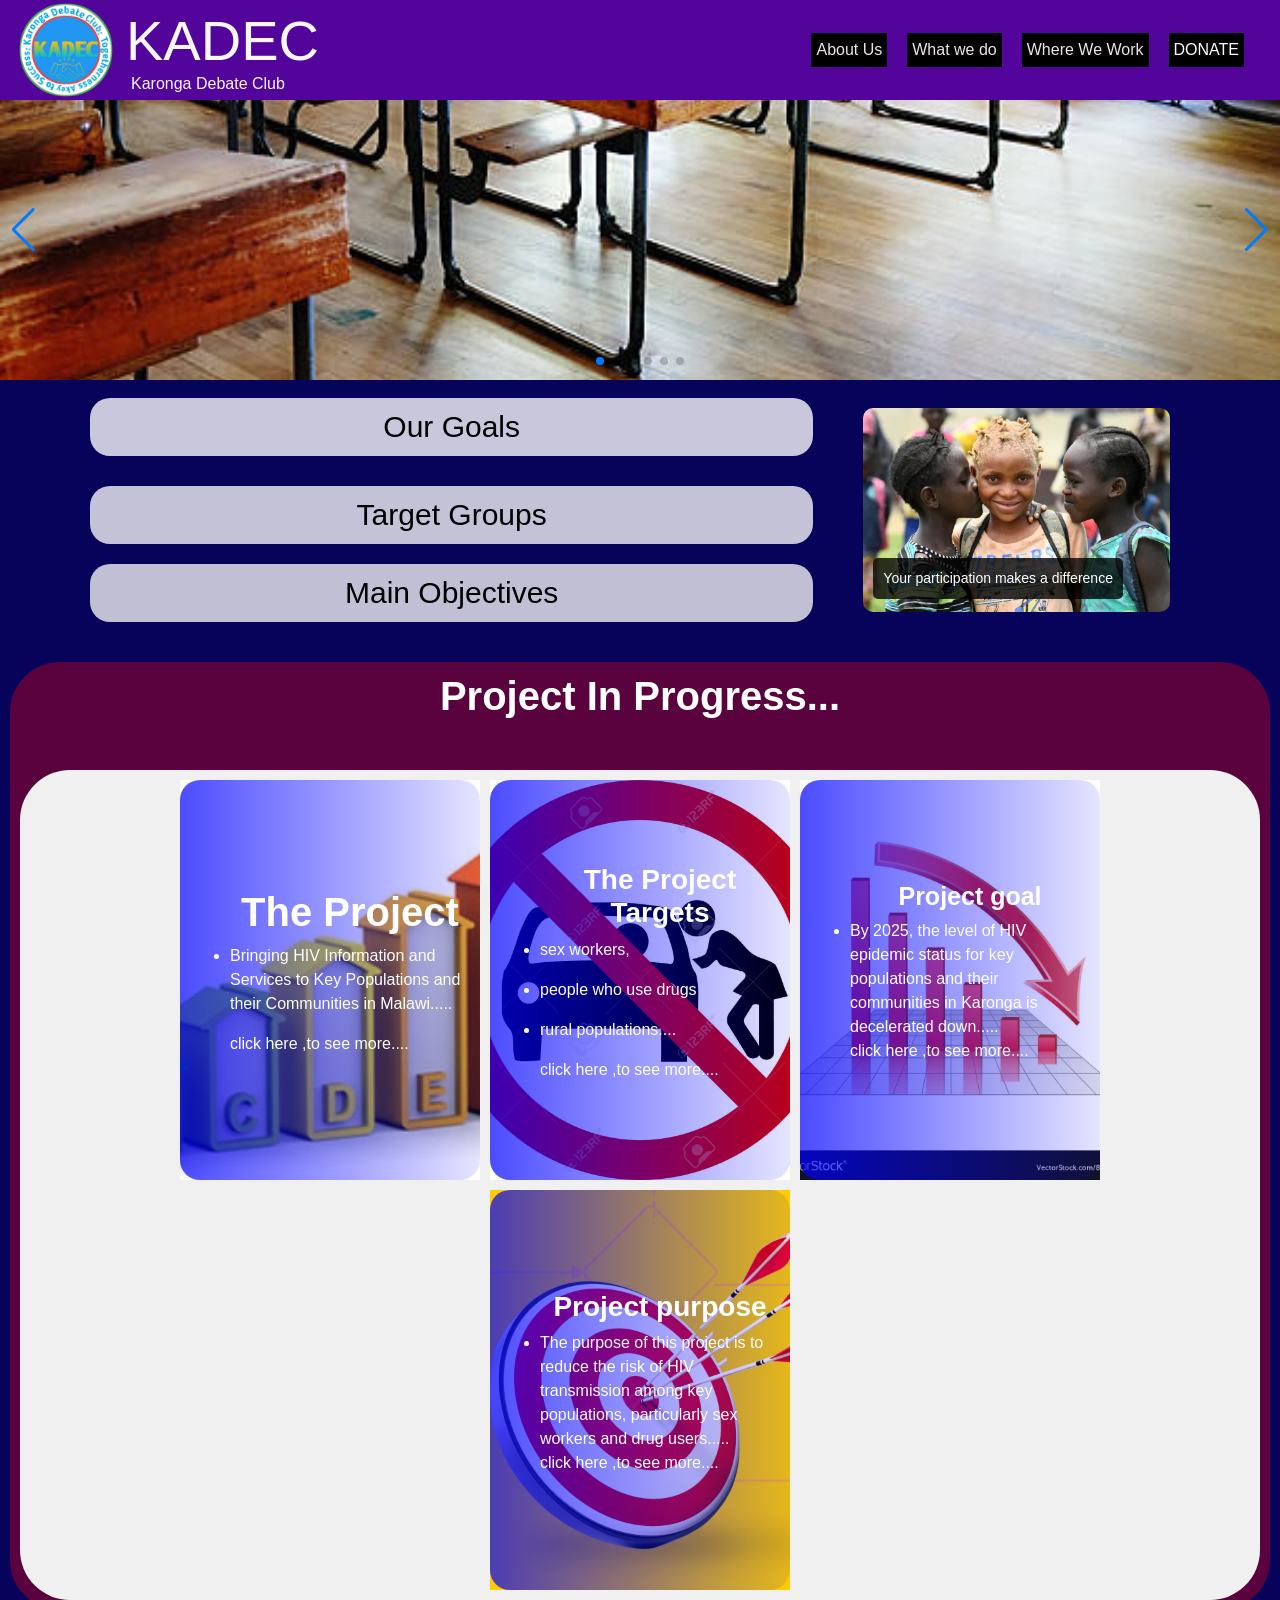
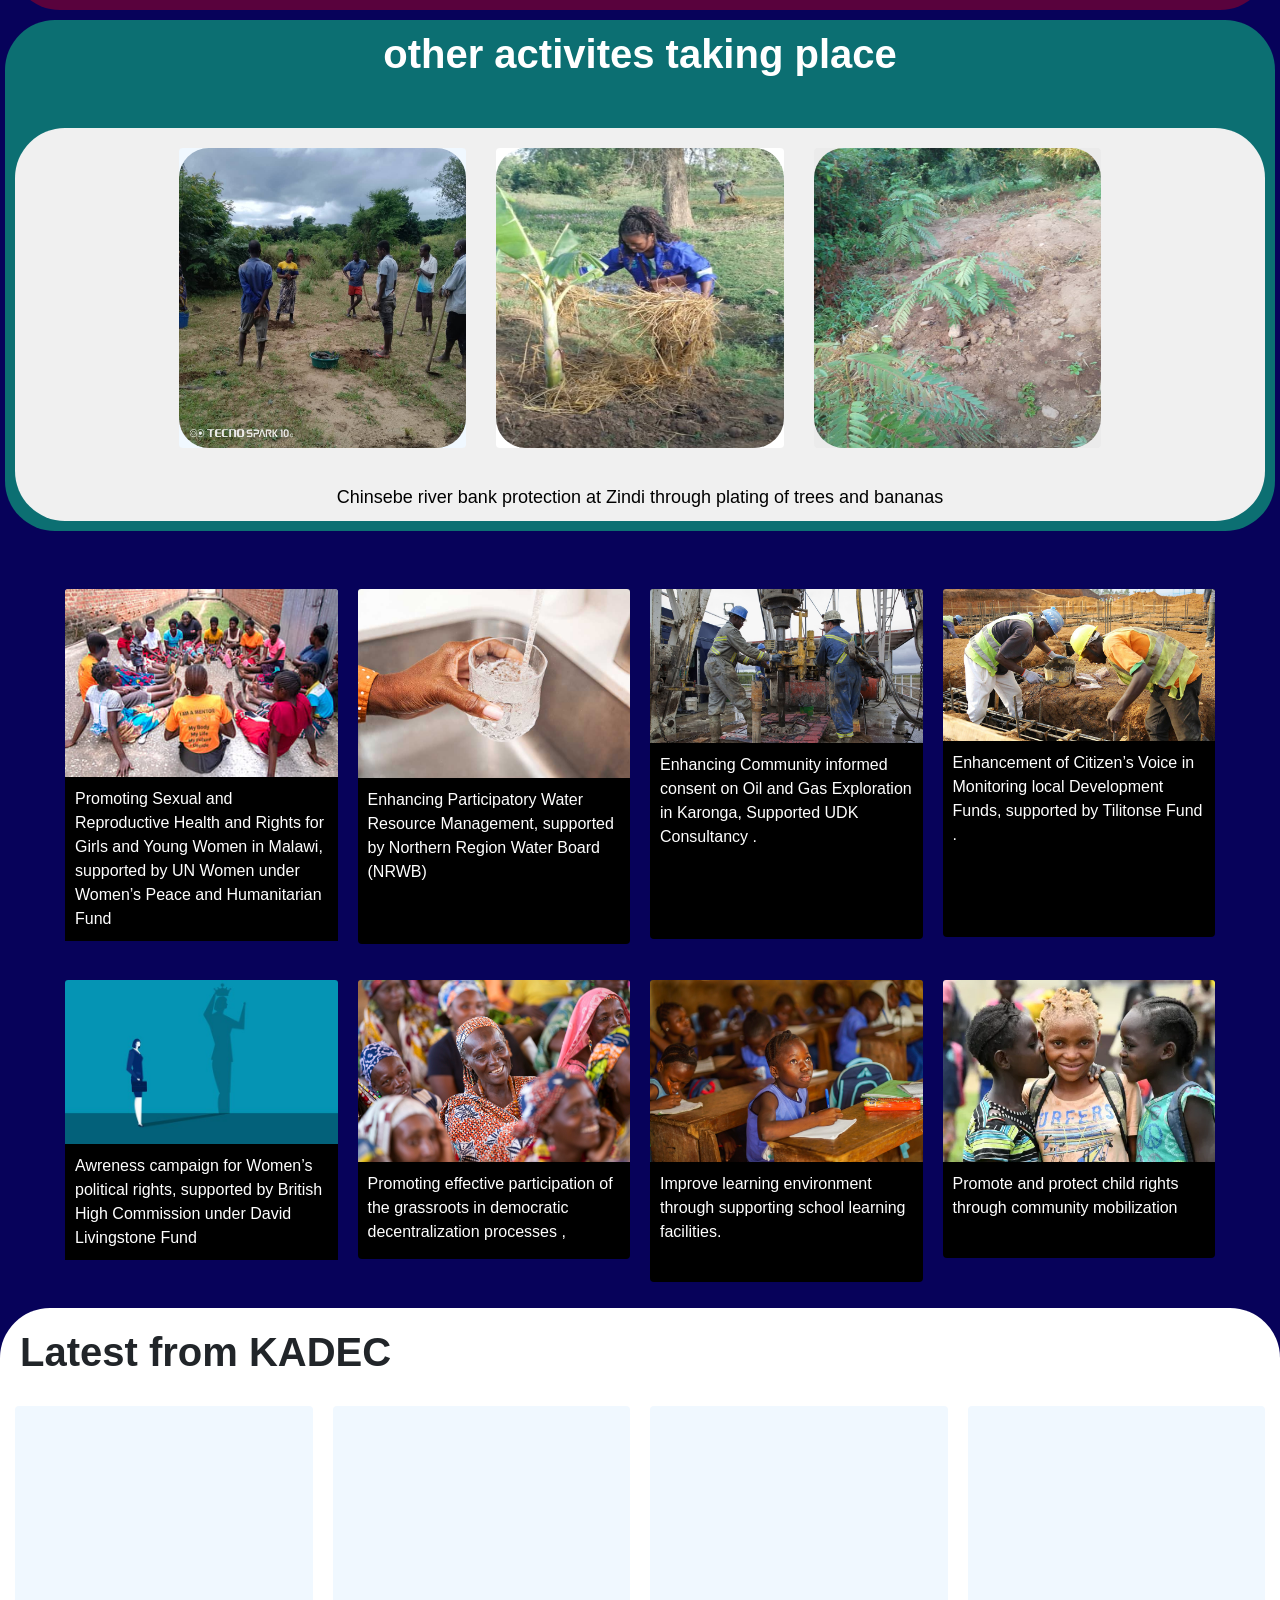
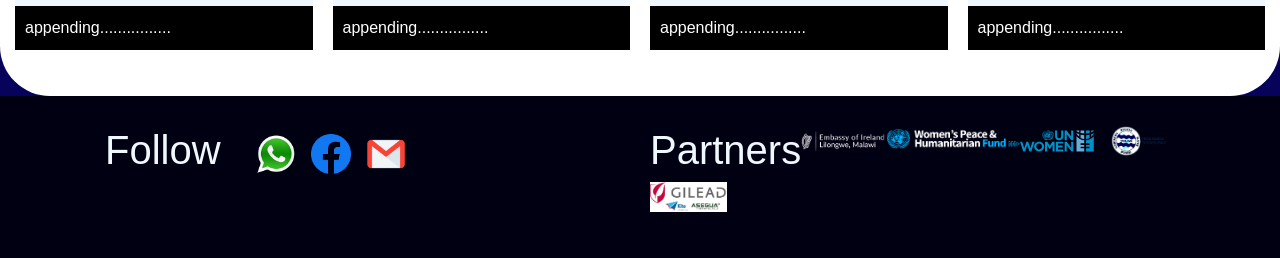
==== index.html @ baddc724 "activity size" ====
<!DOCTYPE html>
<html lang="en">
<head>
    <meta charset="UTF-8">
    <meta name="viewport" content="width=device-width, initial-scale=1.0">
    <title>Karonga debate club</title>
    <link rel="stylesheet" href="https://maxcdn.bootstrapcdn.com/bootstrap/4.5.2/css/bootstrap.min.css">
    <link rel="stylesheet" href="https://cdn.jsdelivr.net/npm/swiper@11/swiper-bundle.min.css"/>
    <link rel="stylesheet" href="https://maxcdn.bootstrapcdn.com/bootstrap/4.5.2/css/bootstrap.min.css">
    

    <style>
       
        .navbar {
            background-color: rgb(82, 4, 155);
        }
        
        .container {
            padding: 20px;
        }
        .navbar-brand {
            display: flex;
            align-items: center;
        }
        .navbar-brand img {
            height: auto;
            max-height: 100px; 
            margin-right: 10px;
        }
        .title {
            justify-content: center;
            color: rgb(247, 247, 253); 
        }
        .title h1,
        .title h2 {
            margin: 0;
            font-size: 3.5rem; 
        }
        .title h2 {
            font-size: 80%;
            margin-left: 5px;
        }
        
        .swiper {
            width: 100%;
            height: 300px !important;
            margin-bottom: 20px !important;
        
        }
        .swiper-slide img {
            width: 100%;
            height: 100%;
            object-fit: cover;
        }
        
    .swiper {
        height: 300px; /* Default height for small screens */
    }

    .swiper-slide img {
        width: 100%;
        height: 100%;
        object-fit: cover;
    }

    /* Media query for medium screens and up */
    @media (min-width: 768px) {
        .swiper {
            height: 400px;
        }
    }

    /* Media query for large screens and up */
    @media (min-width: 992px) {
        .swiper {
            height: 500px;
        }
    }


        .navbar-nav .nav-item a.nav-link:hover {
        color: rgb(2, 129, 51);
        text-decoration: underline; 
    }
    
    .navbar-nav .nav-item {
        margin-right: 20px;
    }
    
   
    .navbar-nav .nav-link {
            color: white;
            transition: background-color 0.3s ease;
        }

        .navbar-nav .nav-link:hover {
            background-color: rgba(0, 160, 61, 0.979);
        }
        .navbar-nav .nav-item.active a.nav-link:hover {
        color: rgb(4, 141, 77); 
    }
    @media only screen and (max-width: 768px) {
            
            .title h1 {
                font-size: 2.5rem; /
            }
            .title h2 {
                font-size: 70%; 
            }
        }
        
@media (max-width: 576px) {
    .partners {
        align-items: center; 
    }
}
   
@media (max-width: 576px) {
    .logo-img {
        max-width: 65px; 
    }
    .logo-text {
        font-size: 25px !important;
    }
    .club-name {
        font-size: 15px !important; 
    }
    
}
.navbar {
        z-index: 999;
        position: fixed;
        width: 100%;
        height: 100px;
    }

    @media (max-width: 768px) {
        .navbar {
            height: 80px; 
        }
    }

    .container2 {
            margin-top: 50px;
            display: grid;
            gap: 10px;
            object-fit: cover;
            text-align: left;
            border-radius: 10px;
        }
        h1 {
    text-align: center;
}

h1 {
    text-align: center;
}

.container2 {
    display: flex;
    flex-wrap: wrap;
    justify-content: center;
    gap: 10px;
    border-radius: 50px; /* Adjust the value to get the desired oval shape */
    overflow: hidden; /* Ensures content doesn't overflow the rounded corners */
    padding: 10px; /* Optional: Adds padding inside the container */
    background-color: #f0f0f0; /* Optional: Adds a background color */
}

.flip-card {
    background-color: transparent;
    width: 300px;
    height: 400px;
    perspective: 1000px;
    border-radius: 20px; /* Optional: Rounds the corners of each flip card */
}

.flip-card-inner {
    position: relative;
    width: 100%;
    height: 100%;
    text-align: center;
    transition: transform 0.6s;
    transform-style: preserve-3d;
    border-radius: 20px; /* Ensures inner content follows the card's rounded corners */
}

.flip-card:hover .flip-card-inner {
    transform: rotateY(180deg);
}

.flip-card-front, .flip-card-back {
    position: absolute;
    width: 100%;
    height: 100%;
    -webkit-backface-visibility: hidden;
    backface-visibility: hidden;
    border-radius: 20px; /* Ensures front and back follow the card's rounded corners */
}

.flip-card-front {
    background-color: #bbb;
    color: black;
}

.flip-card-back {
    background-color: #2980b9;
    color: white;
    transform: rotateY(180deg);
}

.gradient-overlay {
    background: linear-gradient(to top, rgba(0, 0, 0, 0.7), transparent);
    position: absolute;
    bottom: 0;
    width: 100%;
    text-align: left;
    padding: 10px;
    border-radius: 20px; /* Ensures gradient follows the card's rounded corners */
}

@media (max-width: 1200px) {
    h1 {
        font-size: 32px;
    }
}

@media (max-width: 768px) {
    h1 {
        font-size: 24px;
    }
}

@media (max-width: 480px) {
    h1 {
        font-size: 18px;
    }
}

    



        .flip-card-front img {
            width: 100%;
            height: 100%;
            object-fit: cover;
            position: relative;
        }

        .gradient-overlay {
            position: absolute;
            top: 0;
            left: 0;
            width: 100%;
            height: 100%;
            background: linear-gradient(to right, rgba(0, 0, 255, 0.7), rgba(0, 0, 255, 0.1));
            display: flex;
            align-items: center;
            justify-content: center;
            color: white;
            padding: 10px;
            box-sizing: border-box;
        }

        .flip-card-back {
            background-color: rgb(255, 255, 255);
            color: rgb(3, 3, 3);
            transform: rotateY(180deg);
            display: flex;
            align-items: center;
            justify-content: center;
            font-size: small;
        }

        .flip-card-back h2 {
            margin: 0;
        }

        /* Large screens */
        @media (min-width: 1200px) {
            .container2 {
                grid-template-columns: repeat(4, 1fr);
            }
        }

        /* Tablets */
        @media (min-width: 768px) and (max-width: 1199px) {
            .container2 {
                grid-template-columns: repeat(2, 1fr);
            }
        }

        /* Mobile devices */
        @media (max-width: 767px) {
            .container2 {
                grid-template-columns: 1fr;
            }
        }
        .latest {
            background-color: white;
            padding: 20px;
            
        }

        .latest h1 {
            font-size: 2.5em;
            text-align: center;
            margin-bottom: 20px;
        }

        .card {
            background-color: aliceblue;
            border: none;
        }

        .card-body {
            background-color: rgb(0, 0, 0);
            color: white;
            padding: 10px;
        }

        .card iframe {
            width: 100%;
            height: 200px;
        }

        .row {
            display: flex;
            flex-wrap: wrap;
        }

        .col-lg-3, .col-md-6, .col-sm-12 {
            padding: 10px;
        }

        /* Responsive h1 */
        @media (max-width: 1199px) {
            .latest h1 {
                font-size: 2em;
            }
        }

        @media (max-width: 991px) {
            .latest h1 {
                font-size: 1.75em;
            }
        }

        @media (max-width: 767px) {
            .latest h1 {
                font-size: 1.5em;
            }
        }

        @media (max-width: 575px) {
            .latest h1 {
                font-size: 1.25em;
            }
        }
        @media (max-width: 1199px) {
            .latest h1 {
                font-size: 2em;
            }
        }

        @media (max-width: 991px) {
            .container2 h1 {
                font-size: 1.75em;
            }
        }

        @media (max-width: 767px) {
            .container2 h1 {
                font-size: 1.5em;
            }
        }

        @media (max-width: 575px) {
            .container2 h1 {
                font-size: 1.25em;
            }
        }
        
        .latest h1 {
            font-size: 2.5em;
            text-align: center;
            margin-bottom: 20px;
            display: flex;
            flex-wrap: wrap;
        }
        h1 {
    text-align: center;
}

        .container2 {
            display: flex;
            flex-wrap: wrap;
            justify-content: center;
            gap: 10px;
        }
        .image-container {
            position: relative;
            max-width: 100%; 
            margin: 20px; 
            margin-top: 40px;
            
        }

        .right-image {
            width: 100%;
            height: auto;
            border-radius: 10px; 
        }

        .text-overlay {
            position: absolute;
            top: 150px;
            left: 10px;
            background-color: rgba(0, 0, 0, 0.781); 
            padding: 10px;
            border-radius: 5px;
            font-size: 14px;
            color: rgb(255, 255, 255);
        }

        .section-container {
            margin-bottom: 30px; 
        }

        .btn-link h1 {
            font-size: 30px;
            color: black;
            margin: 0;
        }
    
    </style>
</head>
<body style="background-color: rgb(7, 2, 90); position: relative; padding-top: 0; margin: 0px;  box-sizing: border-box; font-family: sans-serif; width: 100%;">
   <header>
    <nav class="navbar navbar-expand-lg">
        <a class="navbar-brand" href="#">
            <img src="images/logo.png" alt="logo" class="img-fluid logo-img"> 
            <div class="title">
                <h1 class="logo-text">KADEC</h1> 
                <h2 class="club-name">Karonga Debate Club</h2> 
            </div>
        </a>

        <button class="navbar-toggler" type="button" data-toggle="collapse" data-target="#navbarNav" aria-controls="navbarNav" aria-expanded="false" aria-label="Toggle navigation" style="background-color: blue; border: none;">
            <img src="images/menu-bar.png" alt="Toggle navigation" style="width: 30px; height: auto;">
        </button>

        <div class="collapse navbar-collapse" id="navbarNav">
            <ul class="navbar-nav ml-auto">
                <li class="nav-item">
                    <a class="nav-link" href="#" style="color: rgb(238, 230, 230); background-color: black; padding: 5px; margin: 0px;" data-toggle="modal" data-target="#aboutUsModal" >
                        About Us
                    </a>
                </li>
                <li class="nav-item">
                    <a class="nav-link" href="#" style="color: rgb(238, 230, 230); background-color: black; padding: 5px; margin: 0px;" data-toggle="modal" data-target="#whatWeDoModal">
                        What we do
                    </a>
                </li>
                <li class="nav-item">
                    <a class="nav-link" href="#" style="color: rgb(238, 230, 230); background-color: black; padding: 5px; margin: 0px;" data-toggle="modal" data-target="#whereWeWorkModal">
                        Where We Work
                    </a>
                </li>
                <li class="nav-item active">
                    <a class="nav-link" href="#" style="color: white; background-color:black; padding: 5px; margin: 0px;" data-toggle="modal" data-target="#donateModal">
                        DONATE
                    </a>
                </li>
            </ul>
        </div>
    </nav>
</header>
    
    



<div class="modal fade" id="aboutUsModal" tabindex="-1" role="dialog" aria-labelledby="aboutUsModalLabel" aria-hidden="true">
    <div class="modal-dialog modal-lg" role="document">
        <div class="modal-content">
            <div class="modal-header">
                <h5 class="modal-title" id="aboutUsModalLabel">About Us</h5>
                <button type="button" class="close" data-dismiss="modal" aria-label="Close">
                    <span aria-hidden="true">&times;</span>
                </button>
            </div>
            <div class="modal-body">
                <p>Karonga Debate Club (KADEC) second concept was conceived in 2018 and, after consultation with key stakeholders in Karonga District.  The Organisation was then established in 2004 as Youth Organisation that will support national development across Malawi. In 2015 KADEC became a local non-governmental organisation. KADEC follows an empowerment model, which promotes capacity building, socio-economic, political and sustainable development, with the goal to facilitating access to equal opportunities and citizen engagement in social, civic, economic and political life. KADEC later registered its membership to different networks such as Malawi-Scotland Partnership, Youth Act Alliance and Karonga Civil Society Organizations Network. </p>
            </div>
            <div class="modal-footer">
                <button type="button" class="btn btn-secondary" data-dismiss="modal">Close</button>
            </div>
        </div>
    </div>
</div>


<div class="modal fade" id="whatWeDoModal" tabindex="-1" role="dialog" aria-labelledby="whatWeDoModalLabel" aria-hidden="true">
    <div class="modal-dialog modal-lg" role="document">
        <div class="modal-content">
            <div class="modal-header">
                <h5 class="modal-title" id="whatWeDoModalLabel">What we do</h5>
                <button type="button" class="close" data-dismiss="modal" aria-label="Close">
                    <span aria-hidden="true">&times;</span>
                </button>
            </div>
            <div class="modal-body">
                <p> <ul>
                    <li><p>Governance and Rule of Law.</p></li>
                    <li><p>Human Rights</p></li>
                    <li><p>Gender Equality and Women Empowerment</p></li>
                    <li><p>Health</p></li>
                    <li><p>Economic Development</p></li>
                    <li><p>Youth Participation</p></li>
                    <li><p>Environment Conversation</p></li>
                    <li><p>Inclusive Education</p></li>
                    
                </ul></p>
            </div>
            <div class="modal-footer">
                <button type="button" class="btn btn-secondary" data-dismiss="modal">Close</button>
            </div>
        </div>
    </div>
</div>


<div class="modal fade" id="whereWeWorkModal" tabindex="-1" role="dialog" aria-labelledby="whereWeWorkModalLabel" aria-hidden="true">
    <div class="modal-dialog modal-lg" role="document">
        <div class="modal-content">
            <div class="modal-header">
                <h5 class="modal-title" id="whereWeWorkModalLabel">Where We Work</h5>
                <button type="button" class="close" data-dismiss="modal" aria-label="Close">
                    <span aria-hidden="true">&times;</span>
                </button>
            </div>
            <div class="modal-body">
                <p>Department of Water Buildings near Karonga ADD, P.O. Box 293, Karonga District, Malawi    </p>
                <iframe src="https://www.google.com/maps/embed?pb=!1m10!1m8!1m3!1d383.1464805295126!2d33.92765374202199!3d-9.93646153526741!3m2!1i1024!2i768!4f13.1!5e1!3m2!1sen!2smw!4v1712728204879!5m2!1sen!2smw" width="600" height="450" style="border:0; align-items: center;" allowfullscreen="" loading="lazy" referrerpolicy="no-referrer-when-downgrade"></iframe>            </div>
            <div class="modal-footer">
                <button type="button" class="btn btn-secondary" data-dismiss="modal">Close</button>
            </div>
        </div>
    </div>
</div>


<div class="modal fade" id="donateModal" tabindex="-1" role="dialog" aria-labelledby="donateModalLabel" aria-hidden="true">
    <div class="modal-dialog modal-lg" role="document">
        <div class="modal-content">
            <div class="modal-header">
                <h5 class="modal-title" id="donateModalLabel">Donate</h5>
                <button type="button" class="close" data-dismiss="modal" aria-label="Close">
                    <span aria-hidden="true">&times;</span>
                </button>
            </div>
            <div class="modal-body">
                <li class="nav-item">
                        <a class="nav-link" href="DONATE.html">PLEASE CLICK TO DONATE</a>
                    </li>
            </div>
            <div class="modal-footer">
                <button type="button" class="btn btn-secondary" data-dismiss="modal">Close</button>
            </div>
        </div>
    </div>
</div>


<div class="swiper" style="margin: 0;padding: 0;width: 100%; top: 80px;">
    <div class="swiper-wrapper">
        
        <div class="swiper-slide"><img src="images/desk.jpg"></div>
        <div class="swiper-slide"><img src="images/solar.jpg"></div>
        <div class="swiper-slide"><img src="images/pic (13).jpg"></div>
        <div class="swiper-slide"><img src="images/school.jpg"></div>
        <div class="swiper-slide"><img src="images/pic (16).jpg"></div>
        <div class="swiper-slide"><img src="images/pic (17).jpg"></div>
    </div>
    
    <div class="swiper-pagination"></div>
    
    <div class="swiper-button-prev"></div>
    <div class="swiper-button-next"></div>
</div>

    <div class="container mt-5">
        <div class="row">
            <!-- Sections Column -->
            <div class="col-lg-8 col-md-12">
                <div class="section-container">
                    <div class="down-container" style="margin: -40px; margin-top: 10px; padding: 0; height: fit-content; color: gold;">
                        <h1>
                            <button class="btn btn-link" type="button" data-toggle="collapse" data-target="#objectivesCollapse1" aria-expanded="false" aria-controls="objectivesCollapse1" style="background-color: rgba(255, 255, 255, 0.781); width: 90%; border-radius: 20px; margin: 20px; padding: 10px;">
                                <h1>Our Goals</h1>
                            </button>
                        </h1>
                        <div class="collapse" id="objectivesCollapse1" style="margin: 20px; padding: 15px;">
                            <p>The Karonga Debate Club (KADEC) endeavors to contribute to the enhancement of vulnerable communities' living standards through multifaceted approaches. Our goal is to work in a holistic manner, empowering the most vulnerable populations to actively engage in public life, thus striving towards a comprehensive improvement in their quality of life. Through community mobilization, capacity building, advocacy efforts, and the strengthening of grassroots institutions, KADEC aims to create sustainable change and foster resilience within the communities we serve.</p>
                        </div>
                    </div>
                </div>

                <div class="section-container">
                    <div class="down-container" style="margin: -40px; padding: 50; height: fit-content; color: gold;">
                        <h1>
                            <button class="btn btn-link" type="button" data-toggle="collapse" data-target="#objectivesCollapse2" aria-expanded="false" aria-controls="objectivesCollapse2" style="background-color: rgba(255, 255, 255, 0.76); width: 90%; border-radius: 20px; margin: 20px; padding: 10px;">
                                <h1>Target Groups</h1>
                            </button>
                        </h1>
                        <div class="collapse" id="objectivesCollapse2" style="margin: 20px; padding: 15px;">
                            <p>KADEC basically works mainly for the poorest of the poor in the rural areas of the province. Its target groups include in the poor and disadvantaged rural communities with emphasis on the most vulnerable men, women and children, youth, the elderly, people living with disabilities and orphans in Malawi who are still living in miserable conditions and deprived of very basic necessities of life that. For achieving its goal and objective, KADEC target groups also include health workers, paramedics and other staff related to health issues, teachers, students, environmentalists and stakeholders in the field of health, education and environment.</p>
                        </div>
                    </div>
                </div>

                <div class="section-container">
                    <div class="down-container" style="margin: -40px; padding: -30px; height: fit-content; color: gold;">
                        <h1>
                            <button class="btn btn-link" type="button" data-toggle="collapse" data-target="#objectivesCollapse3" aria-expanded="false" aria-controls="objectivesCollapse3" style="background-color: rgba(248, 248, 248, 0.774); width: 90%; border-radius: 20px; margin: 10px; padding: 10px;">
                                <h1>Main Objectives</h1>
                            </button>
                        </h1>
                        <div class="collapse" id="objectivesCollapse3">
                            <ul style="margin-left: 10px; padding-left: 20px;">
                                <li>*To promote community participation in environmental conservation</li>
                                <li>*Improve the health conditions of communities through elimination of health hazards in the environment that lead to untimely death among adults and children.</li>
                                <li>*Improve learning environment through supporting school learning facilities.</li>
                                <li>*Promote and safeguard human rights through civic education and community mobilization.</li>
                                <li>*Promote gender equality and the empowerment of women and girls.</li>
                                <li>*Create an enabling environment for youth participation in all spheres of life at all levels.</li>
                                <li>*Enhance social and economic development and improved quality of life for the poor and disadvantaged rural communities with emphasis on women and children, youth, the elderly, the disabled persons and orphans.</li>
                                <li>*Promote and protect child rights through community mobilization.</li>
                              
                            </ul>
                        </div>
                    </div>
                </div>
            </div>
            
 
            <div class="col-lg-4 d-none d-lg-block">
                <div class="image-container">
                    <img src="images/children.webp" alt="Image" class="right-image">
                    <div class="text-overlay">Your participation makes a difference</div>
                </div>
            </div>
        </div>
    </div>

<div class="project" style="padding: 10px; margin: 10px; color: rgb(0, 0, 0); background-color: rgba(255, 5, 5, 0.329); overflow: hidden ;border-radius: 50px;">
    <h1 style="color: white;"><b>Project In Progress...</b></h1>
    <div class="container2">
        <div class="flip-card">
            <div class="flip-card-inner">
                <div class="flip-card-front">
                    <img src="images/ongoing.jpg" alt="Image 1">
                    <div class="gradient-overlay">
                        <ul>
                            <h1><b>The Project</b></h1>
                            <li><p>Bringing HIV Information and Services to Key Populations and their Communities in Malawi..... </p></li>
                            click here ,to see more....
                        </ul>
                    </div>
                </div>
                <div class="flip-card-back">
                    <ul style="font-size: 15px;">
                        <li>Karonga Debate Club (KADEC) will be implementing a project entitled “Bringing HIV Information and Services to Key Populations and their Communities in Malawi”.</li>
                        <li>The project will be implemented in Karonga District, with four health facilities that include Chilumba, Lwezga, Iponga and Ngana.</li>
                        <li>Starting from 31st January 2024- 31st January 2025 (12 months)</li>
                        <li>With funding from Gilead Sciences Inc.-USA</li>
                    </ul>
                </div>
            </div>
        </div>
        <div class="flip-card">
            <div class="flip-card-inner">
                <div class="flip-card-front">
                    <img src="images/sex.jpg" alt="Image 2">
                    <div class="gradient-overlay">
                        <ul>
                            <h1 style="font-size: 28px;"><b>The Project Targets</b></h1>
                            <li><p>sex workers, </p></li>
                            <li><p>people who use drugs  </p></li>
                            <li><p>rural populations....  </p></li>
                            click here ,to see more....   
                        </ul>  
                       
                    </div>
                </div>
                <div class="flip-card-back">
                    <p style="font-size: 22px;">The Project targets sex workers, people who use drugs and the rural populations from Mponela, Mwandovie and Mwakhwawa villages in TA Wasambo, and Mwakaboko and Mwandanbo villages in TA Mwakaboko.</p>
                </div>
            </div>
        </div>
        <div class="flip-card">
            <div class="flip-card-inner">
                <div class="flip-card-front">
                    <img src="images/ourgoal.jpg" style="object-fit: cover;" alt="Image 3">
                    <div class="gradient-overlay">
                        <ul>
                            <h1 style="font-size: 25px;"><b>Project goal </b></h1>
                            <li>By 2025, the level of HIV epidemic status for key populations and their communities in Karonga is decelerated down.....</li>
                            click here ,to see more....
                        </ul>
                        
                    </div>
                </div>
                <div class="flip-card-back">
                    <p style="font-size: 20px;">By 2025, the level of HIV epidemic status for key populations and their communities in Karonga is decelerated down through improved knowledge to make informed decisions about their health and improved access to HIV information and services.</p>
                    
                </div>
            </div>
        </div>
        <div class="flip-card">
            <div class="flip-card-inner">
                <div class="flip-card-front">
                    <img src="images/purpose.webp" style="object-fit: cover;" alt="Image 4">
                    <div class="gradient-overlay">
                        <ul>
                            <h1 style="font-size: 28px;"><b>Project purpose</b></h1>
                            <li>The purpose of this project is to reduce the risk of HIV transmission among key populations, particularly sex workers and drug users.....</li>
                             click here ,to see more....
                        </ul>
                       
                    </div>
                </div>
                <div class="flip-card-back">
                    <p style="font-size: 22px;">The purpose of this project is to reduce the risk of HIV transmission among key populations, particularly sex workers and drug users including those living with HIV, through increased HIV information and improved access to HIV services.</p>
                  
                </div>
            </div>
        </div>
    </div>
</div>

<div class="project" style="padding: 10px; margin: 5px; color: rgb(0, 0, 0); background-color: rgb(12, 111, 114); overflow: hidden ;border-radius: 50px;">
    <h1 style="color: white;"><b>other activites taking place</b></h1>
    <div class="container2">
        <div class="col-lg-3 col-md-6 col-sm-12 mb-3">
            <div class="card" style="background-color: aliceblue;">
                <img src="images/trees.jpg" class="card-img-top" alt="..." style="border-radius: 30px; height: 300px;">
              
            </div>  
        </div>
        <div class="col-lg-3 col-md-6 col-sm-12 mb-3">
            <div class="card" style="background-color: rgb(255, 255, 255);">
                <img src="images/banana.jpg" class="card-img-top" alt="..." style="height:300px; border-radius: 30px;">
                
            </div>  
        </div>
        <div class="col-lg-3 col-md-6 col-sm-12 mb-3">
            <div class="card" style="background-color: rgb(235, 235, 235);">
                <img src="images/planting.jpg" class="card-img-top" alt="..." style="height: 300px; border-radius: 30px;">
               
            </div>  
        </div>
        <p class="card-text" style="font-size: large;">Chinsebe river bank protection at Zindi through plating of trees and bananas</p>
        </div>
    </div>
</div>
<div class="container mt-5" style="margin-top: 0; padding: 0;">
    <div class="row">
      <div class="col-lg-3 col-md-6 col-sm-12 mb-3">
            <div class="card" style="background-color: aliceblue;">
                <img src="images/HIV.jpg" class="card-img-top" alt="...">
                <div class="card-body" style="background-color: rgb(0, 0, 0); color: white;">
                    <p class="card-text">Promoting Sexual and Reproductive Health and Rights for Girls and Young Women in Malawi, supported by UN Women under Women’s Peace and Humanitarian Fund</p>
                </div>
            </div>  
        </div>
        <div class="col-lg-3 col-md-6 col-sm-12 mb-3">
            <div class="card" style="background-color: rgb(0, 0, 0);">
                <img src="images/water.jpg" class="card-img-top" alt="...">
                <div class="card-body" style="background-color: rgb(0, 0, 0); color: white; margin-bottom: 50px; ">
                    <p class="card-text">Enhancing Participatory Water Resource Management, supported by Northern Region Water Board (NRWB)</p>
                </div>
            </div>  
        </div>
        <div class="col-lg-3 col-md-6 col-sm-12 mb-3">
            <div class="card" style="background-color: rgb(0, 0, 0);">
                <img src="images/oil.jpg" class="card-img-top" alt="...">
                <div class="card-body" style="background-color: rgb(0, 0, 0); color: white; margin-bottom: 80px;" >
                    <p class="card-text">Enhancing Community informed consent on Oil and Gas Exploration in Karonga, Supported UDK Consultancy .</p>
                </div>
            </div>  
        </div>
        <div class="col-lg-3 col-md-6 col-sm-12 mb-3">
            <div class="card" style="background-color: rgb(0, 0, 0);">
                <img src="images/tilitonse.jpg" class="card-img-top" alt="...">
                <div class="card-body" style="background-color:rgb(0, 0, 0); color: rgb(255, 255, 255); margin-bottom: 80px;">
                    <p class="card-text"> Enhancement of Citizen’s Voice in Monitoring local Development Funds, supported by Tilitonse Fund .</p>
                </div>
            </div>  
        </div>
        <div class="col-lg-3 col-md-6 col-sm-12 mb-3">
            <div class="card" style="background-color: rgb(0, 0, 0);">
                <img src="images/women.jpg" class="card-img-top" alt="...">
                <div class="card-body" style="background-color: rgb(0, 0, 0); color: white;">
                    <p class="card-text"> Awreness campaign for Women’s political rights, supported by British High Commission under David Livingstone Fund   </p>
                </div>
            </div>  
        </div>
        <div class="col-lg-3 col-md-6 col-sm-12 mb-3">
            <div class="card" style="background-color: rgb(0, 0, 0);">
                <img src="images/participation.jpg" class="card-img-top" alt="...">
                <div class="card-body" style="background-color: rgb(0, 0, 0); color: white; margin-bottom: 5px;">
                    <p class="card-text"> Promoting effective participation of the grassroots in democratic decentralization processes  ,</p>
                </div>
            </div>  
        </div>
        <div class="col-lg-3 col-md-6 col-sm-12 mb-3">
            <div class="card" style="background-color: rgb(0, 0, 0);">
                <img src="images/classroom.jpg" class="card-img-top" alt="...">
                <div class="card-body" style="background-color: rgb(0, 0, 0); color: white; margin-bottom: 28px;">
                    <p class="card-text">Improve learning environment through supporting school learning facilities.</p>
                </div>
            </div>  
        </div>
        <div class="col-lg-3 col-md-6 col-sm-12 mb-3">
            <div class="card" style="background-color: rgb(0, 0, 0);">
                <img src="images/children.webp" class="card-img-top" alt="...">
                <div class="card-body" style="background-color: rgb(0, 0, 0); color: white; margin-bottom: 28px;">
                    <p class="card-text">Promote and protect child rights through community mobilization</p>
                </div>
            </div>  
        </div>

    
    </div>
</div>

        
    </div>
</div>
<div class="latest" style="border-radius: 50px;">
    <h1 style="text-align: center;"><b>Latest from KADEC</b></h1>
    <div class="row">
        <div class="col-lg-3 col-md-6 col-sm-12 mb-3">
            <div class="card">
                <iframe src="https://www.youtube.com/embed/YOUR_VIDEO_ID_1" frameborder="0" allowfullscreen></iframe>
                <div class="card-body">
                    <p class="card-text">appending................</p>
                </div>
            </div>
        </div>
        <div class="col-lg-3 col-md-6 col-sm-12 mb-3">
            <div class="card">
                <iframe src="https://www.youtube.com/embed/YOUR_VIDEO_ID_2" frameborder="0" allowfullscreen></iframe>
                <div class="card-body">
                    <p class="card-text">appending................</p>
                </div>
            </div>
        </div>
        <div class="col-lg-3 col-md-6 col-sm-12 mb-3">
            <div class="card">
                <iframe src="https://www.youtube.com/embed/YOUR_VIDEO_ID_3" frameborder="0" allowfullscreen></iframe>
                <div class="card-body">
                    <p class="card-text">appending................</p>
                </div>
            </div>
        </div>
        <div class="col-lg-3 col-md-6 col-sm-12 mb-3">
            <div class="card">
                <iframe src="https://www.youtube.com/embed/YOUR_VIDEO_ID_4" frameborder="0" allowfullscreen></iframe>
                <div class="card-body">
                    <p class="card-text">appending................</p>
                </div>
            </div>
        </div>
    </div>
</div>

<footer>
    <nav class="footer-bar" style="background-color: rgb(0, 0, 19);">
        <div class="container">
            <div class="row">
                <div class="col-lg-6 col-md-6 col-sm-12 mb-3" style="text-align: right;">
                    <ul class="navbar-nav" style="display: flex; flex-direction: row; list-style: none; padding: 0;">
                        <li class="nav-item" style="margin-left: 20px;">
                          
                                <h1 style="color: aliceblue;">Follow</h1>
                    
                        </li>
                        <li class="-item" style="margin-left: 15px;">
                            <a class="nav-link" href="https://wa.me/+265999243958" style="color:transparent; height: 50px;">
                               <img src="images/whatsapp.png" style="height: 40px;"> 
                            </a>
                        </li>
                        <li class="item" style="margin-left: 15px;">
                            <a class="nav-link" href="https://www.facebook.com/profile.php?id=100080981792748" style="color: transparent;">
                                <img src="images/facebook.png" style="height: 40px"> 
                            </a>
                        </li>
                        <li class="item" style="margin-left: 15px;">
                            <a class="nav-link" href="mailto:kgadebateclub@yahoo.com ?subject=Subject%20Here&body=Body%20Text%20Here" style="color: transparent;">
                            <img src="images/yahoo.png" style="height: 40px;"> 
                            </a>
                        </li>
                       
                    </ul>
                </div>
        
                <div class="col-lg-6 col-md-6 col-sm-12 mb-3">
                    <div class="partners" style="display: flex; flex-direction: column;">
                        <div style="display: flex; flex-wrap: wrap;">
                            <h1 style="color:aliceblue; font-size: 40px;">Partners</h1>
                            <div style="margin-right: 2px;">
                                <img src="images/ireland.png" style="max-height: 30px;">
                            </div>
                            <div slot="margin-right 10px;">
                                <img src="images/women-peace.png" style="max-height: 20px;">
                            </div>
                            
                            <div style="margin-right: 15px;">
                                <img src="images/un.svg" style="max-height: 30px;">
                            </div>
                           
                            <div style="margin-right: 15px;">
                                <img src="images/waterbaord.png" style="max-height: 30px;">
                            </div>
                            <div style="margin-right: 15px;">
                                <img src="images/gilead.jpg" style="max-height: 30px;">
                            </div>
                        </div>
                    </div>
                </div>
            </div>
            
        </div>
    </nav>
</footer>



<script src="https://cdn.jsdelivr.net/npm/swiper@11/swiper-bundle.min.js"></script>
<script src="https://cdnjs.cloudflare.com/ajax/libs/popper.js/1.16.0/umd/popper.min.js"></script>
<script src="https://maxcdn.bootstrapcdn.com/bootstrap/4.5.2/js/bootstrap.min.js"></script>
<script>
    const swiper = new Swiper('.swiper', {
        autoplay: {
            delay: 3000,
        },
        loop: true,
        pagination: {
            el: '.swiper-pagination',
            clickable: true,
        },
        navigation: {
            nextEl: '.swiper-button-next',
            prevEl: '.swiper-button-prev',
        },
    });
</script>



<script src="https://code.jquery.com/jquery-3.5.1.slim.min.js"></script>
<script src="https://cdn.jsdelivr.net/npm/bootstrap@4.5.2/dist/js/bootstrap.bundle.min.js"></script>
</body>
</html>
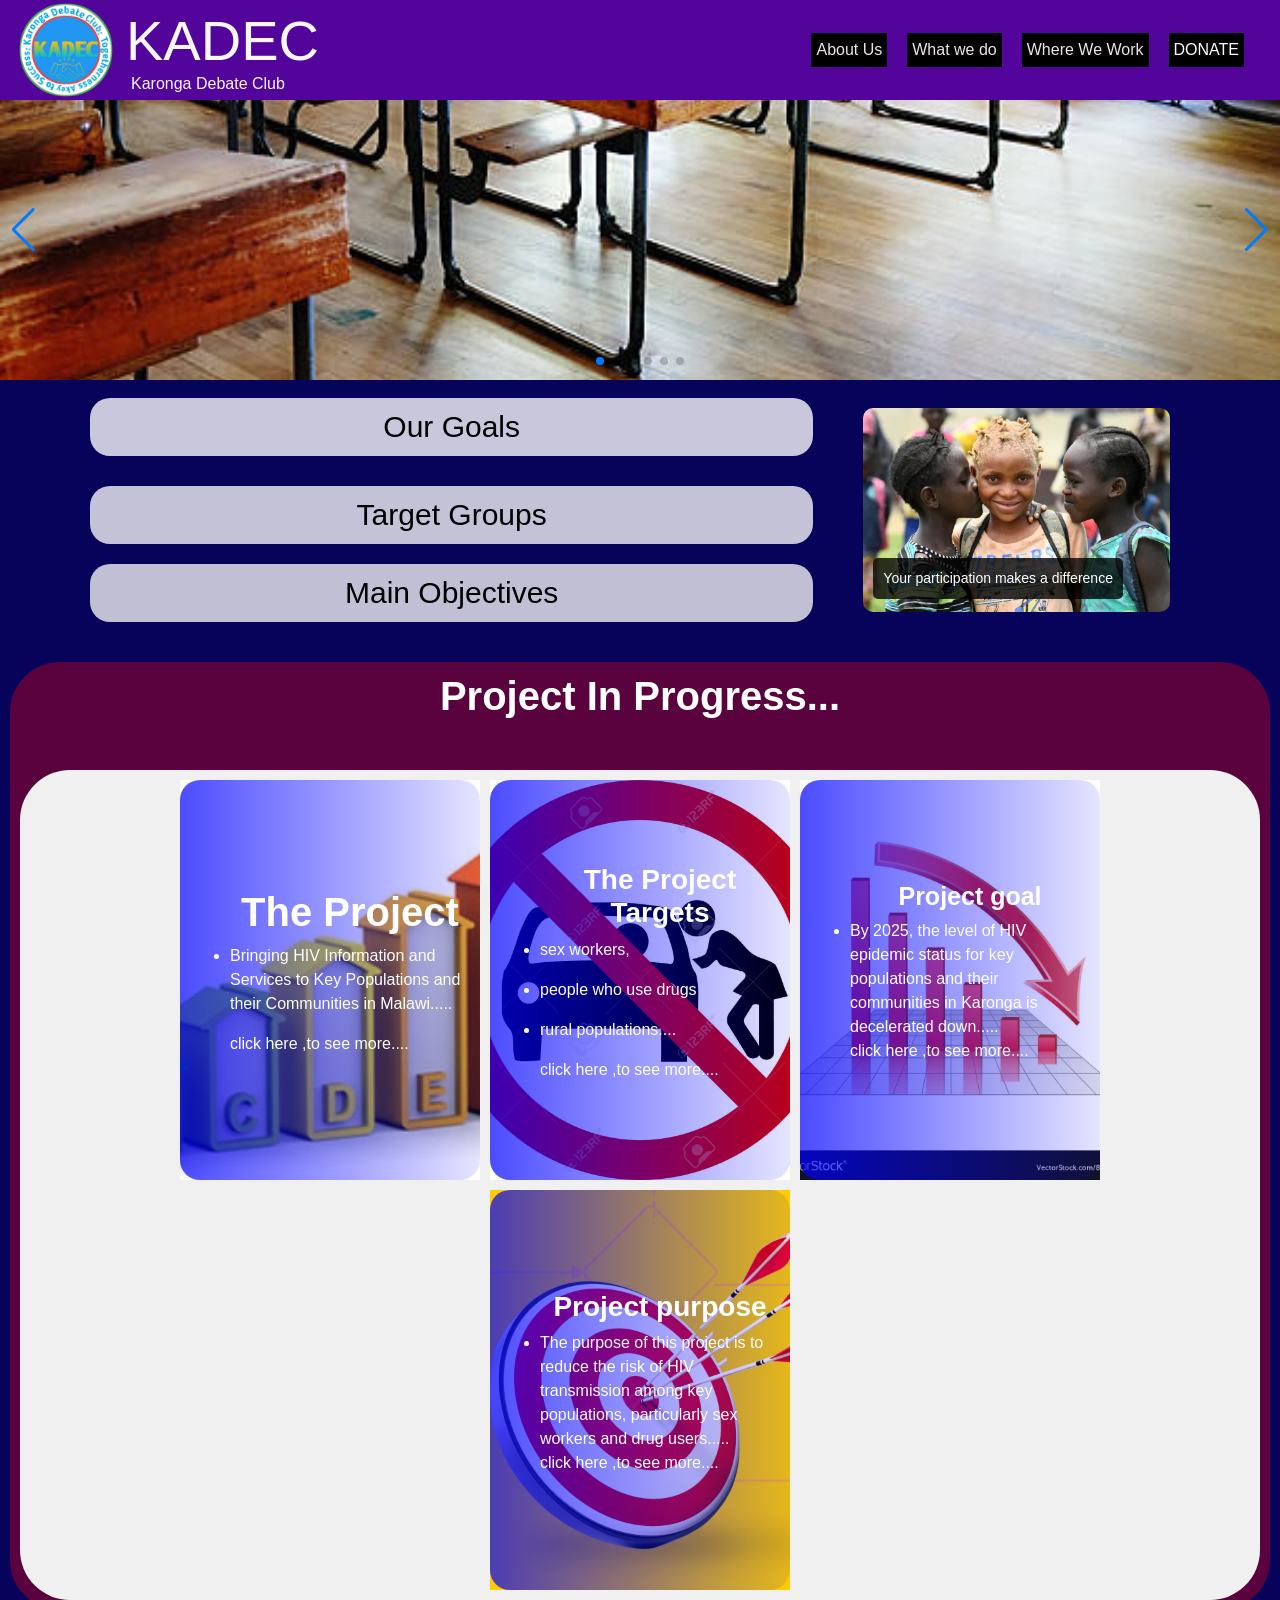
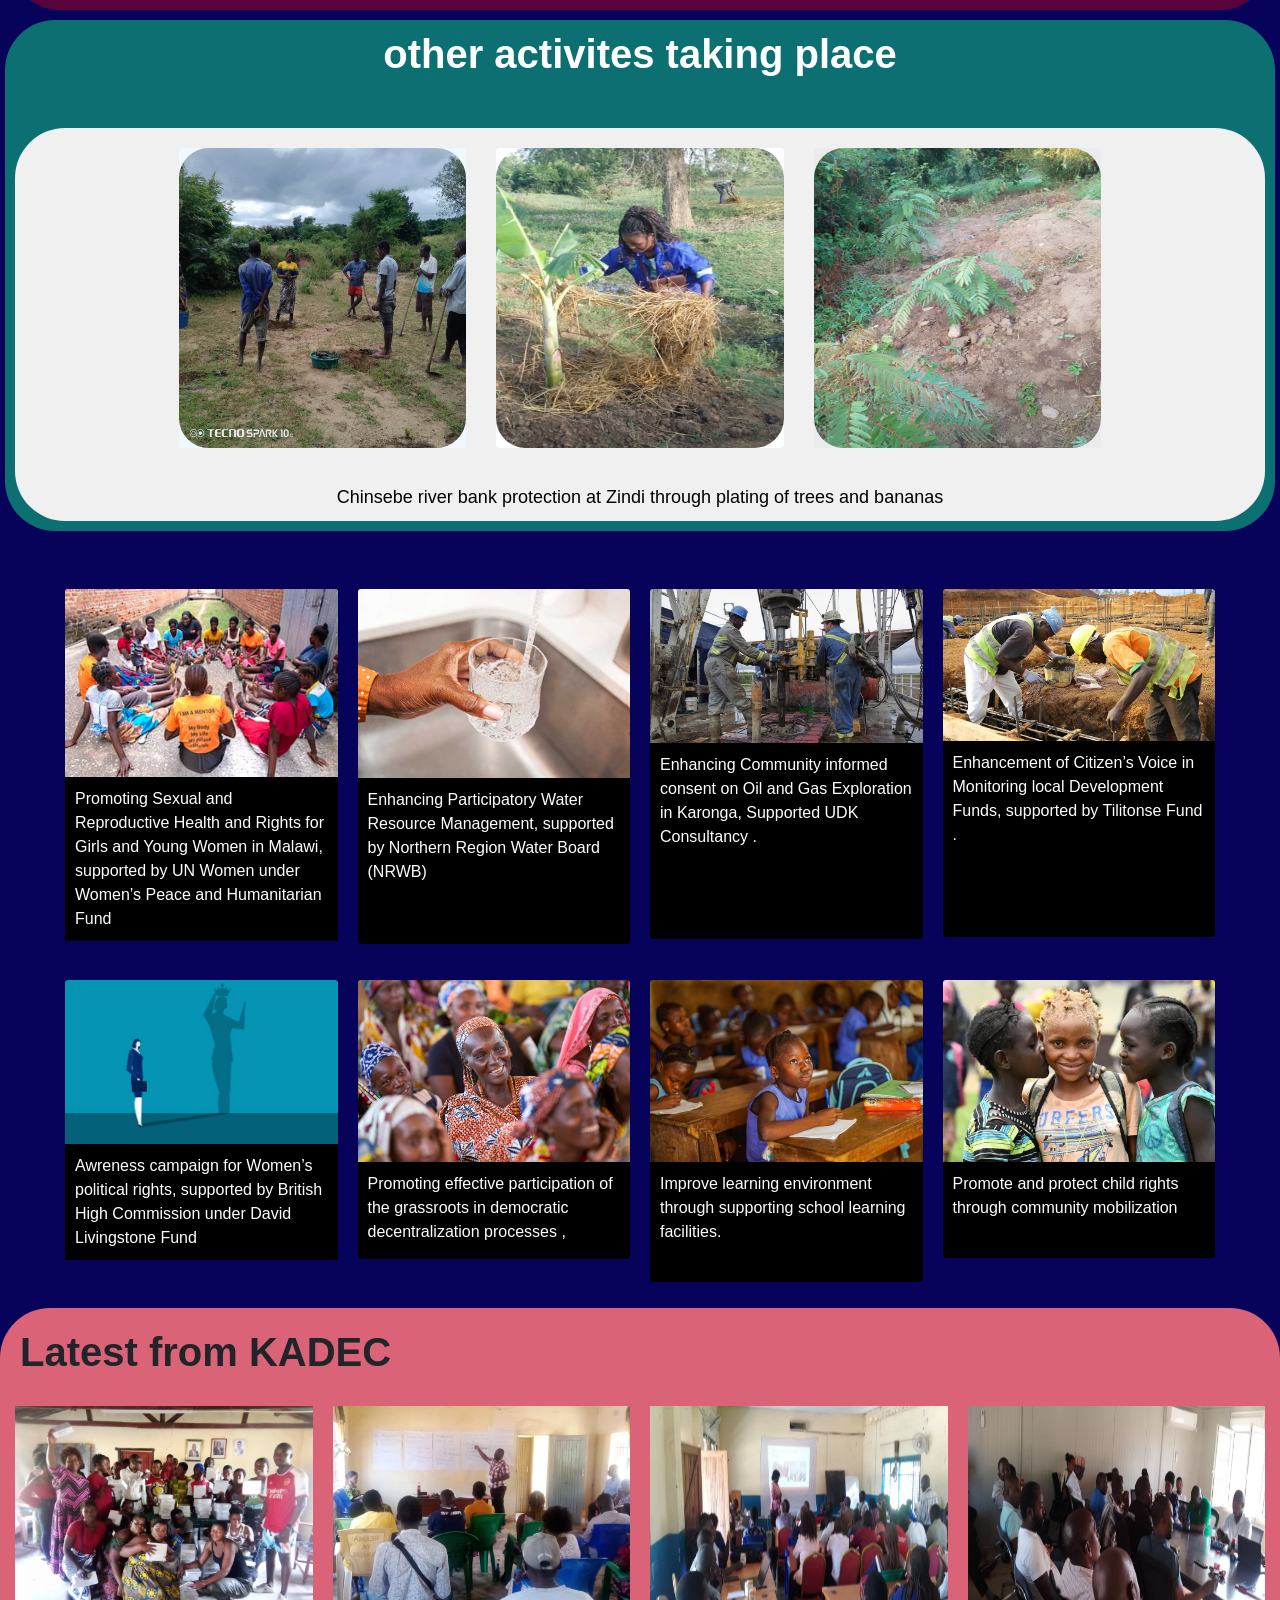
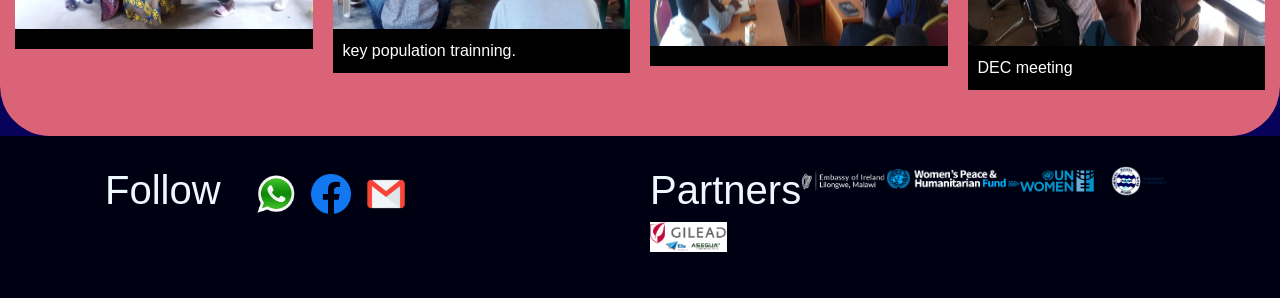
==== commit ac76f11c: "Add files via upload added latest  progressions" ====
--- a/index.html
+++ b/index.html
@@ -1,968 +1,972 @@
-<!DOCTYPE html>
-<html lang="en">
-<head>
-    <meta charset="UTF-8">
-    <meta name="viewport" content="width=device-width, initial-scale=1.0">
-    <title>Karonga debate club</title>
-    <link rel="stylesheet" href="https://maxcdn.bootstrapcdn.com/bootstrap/4.5.2/css/bootstrap.min.css">
-    <link rel="stylesheet" href="https://cdn.jsdelivr.net/npm/swiper@11/swiper-bundle.min.css"/>
-    <link rel="stylesheet" href="https://maxcdn.bootstrapcdn.com/bootstrap/4.5.2/css/bootstrap.min.css">
-    
-
-    <style>
-       
-        .navbar {
-            background-color: rgb(82, 4, 155);
-        }
-        
-        .container {
-            padding: 20px;
-        }
-        .navbar-brand {
-            display: flex;
-            align-items: center;
-        }
-        .navbar-brand img {
-            height: auto;
-            max-height: 100px; 
-            margin-right: 10px;
-        }
-        .title {
-            justify-content: center;
-            color: rgb(247, 247, 253); 
-        }
-        .title h1,
-        .title h2 {
-            margin: 0;
-            font-size: 3.5rem; 
-        }
-        .title h2 {
-            font-size: 80%;
-            margin-left: 5px;
-        }
-        
-        .swiper {
-            width: 100%;
-            height: 300px !important;
-            margin-bottom: 20px !important;
-        
-        }
-        .swiper-slide img {
-            width: 100%;
-            height: 100%;
-            object-fit: cover;
-        }
-        
-    .swiper {
-        height: 300px; /* Default height for small screens */
-    }
-
-    .swiper-slide img {
-        width: 100%;
-        height: 100%;
-        object-fit: cover;
-    }
-
-    /* Media query for medium screens and up */
-    @media (min-width: 768px) {
-        .swiper {
-            height: 400px;
-        }
-    }
-
-    /* Media query for large screens and up */
-    @media (min-width: 992px) {
-        .swiper {
-            height: 500px;
-        }
-    }
-
-
-        .navbar-nav .nav-item a.nav-link:hover {
-        color: rgb(2, 129, 51);
-        text-decoration: underline; 
-    }
-    
-    .navbar-nav .nav-item {
-        margin-right: 20px;
-    }
-    
-   
-    .navbar-nav .nav-link {
-            color: white;
-            transition: background-color 0.3s ease;
-        }
-
-        .navbar-nav .nav-link:hover {
-            background-color: rgba(0, 160, 61, 0.979);
-        }
-        .navbar-nav .nav-item.active a.nav-link:hover {
-        color: rgb(4, 141, 77); 
-    }
-    @media only screen and (max-width: 768px) {
-            
-            .title h1 {
-                font-size: 2.5rem; /
-            }
-            .title h2 {
-                font-size: 70%; 
-            }
-        }
-        
-@media (max-width: 576px) {
-    .partners {
-        align-items: center; 
-    }
-}
-   
-@media (max-width: 576px) {
-    .logo-img {
-        max-width: 65px; 
-    }
-    .logo-text {
-        font-size: 25px !important;
-    }
-    .club-name {
-        font-size: 15px !important; 
-    }
-    
-}
-.navbar {
-        z-index: 999;
-        position: fixed;
-        width: 100%;
-        height: 100px;
-    }
-
-    @media (max-width: 768px) {
-        .navbar {
-            height: 80px; 
-        }
-    }
-
-    .container2 {
-            margin-top: 50px;
-            display: grid;
-            gap: 10px;
-            object-fit: cover;
-            text-align: left;
-            border-radius: 10px;
-        }
-        h1 {
-    text-align: center;
-}
-
-h1 {
-    text-align: center;
-}
-
-.container2 {
-    display: flex;
-    flex-wrap: wrap;
-    justify-content: center;
-    gap: 10px;
-    border-radius: 50px; /* Adjust the value to get the desired oval shape */
-    overflow: hidden; /* Ensures content doesn't overflow the rounded corners */
-    padding: 10px; /* Optional: Adds padding inside the container */
-    background-color: #f0f0f0; /* Optional: Adds a background color */
-}
-
-.flip-card {
-    background-color: transparent;
-    width: 300px;
-    height: 400px;
-    perspective: 1000px;
-    border-radius: 20px; /* Optional: Rounds the corners of each flip card */
-}
-
-.flip-card-inner {
-    position: relative;
-    width: 100%;
-    height: 100%;
-    text-align: center;
-    transition: transform 0.6s;
-    transform-style: preserve-3d;
-    border-radius: 20px; /* Ensures inner content follows the card's rounded corners */
-}
-
-.flip-card:hover .flip-card-inner {
-    transform: rotateY(180deg);
-}
-
-.flip-card-front, .flip-card-back {
-    position: absolute;
-    width: 100%;
-    height: 100%;
-    -webkit-backface-visibility: hidden;
-    backface-visibility: hidden;
-    border-radius: 20px; /* Ensures front and back follow the card's rounded corners */
-}
-
-.flip-card-front {
-    background-color: #bbb;
-    color: black;
-}
-
-.flip-card-back {
-    background-color: #2980b9;
-    color: white;
-    transform: rotateY(180deg);
-}
-
-.gradient-overlay {
-    background: linear-gradient(to top, rgba(0, 0, 0, 0.7), transparent);
-    position: absolute;
-    bottom: 0;
-    width: 100%;
-    text-align: left;
-    padding: 10px;
-    border-radius: 20px; /* Ensures gradient follows the card's rounded corners */
-}
-
-@media (max-width: 1200px) {
-    h1 {
-        font-size: 32px;
-    }
-}
-
-@media (max-width: 768px) {
-    h1 {
-        font-size: 24px;
-    }
-}
-
-@media (max-width: 480px) {
-    h1 {
-        font-size: 18px;
-    }
-}
-
-    
-
-
-
-        .flip-card-front img {
-            width: 100%;
-            height: 100%;
-            object-fit: cover;
-            position: relative;
-        }
-
-        .gradient-overlay {
-            position: absolute;
-            top: 0;
-            left: 0;
-            width: 100%;
-            height: 100%;
-            background: linear-gradient(to right, rgba(0, 0, 255, 0.7), rgba(0, 0, 255, 0.1));
-            display: flex;
-            align-items: center;
-            justify-content: center;
-            color: white;
-            padding: 10px;
-            box-sizing: border-box;
-        }
-
-        .flip-card-back {
-            background-color: rgb(255, 255, 255);
-            color: rgb(3, 3, 3);
-            transform: rotateY(180deg);
-            display: flex;
-            align-items: center;
-            justify-content: center;
-            font-size: small;
-        }
-
-        .flip-card-back h2 {
-            margin: 0;
-        }
-
-        /* Large screens */
-        @media (min-width: 1200px) {
-            .container2 {
-                grid-template-columns: repeat(4, 1fr);
-            }
-        }
-
-        /* Tablets */
-        @media (min-width: 768px) and (max-width: 1199px) {
-            .container2 {
-                grid-template-columns: repeat(2, 1fr);
-            }
-        }
-
-        /* Mobile devices */
-        @media (max-width: 767px) {
-            .container2 {
-                grid-template-columns: 1fr;
-            }
-        }
-        .latest {
-            background-color: white;
-            padding: 20px;
-            
-        }
-
-        .latest h1 {
-            font-size: 2.5em;
-            text-align: center;
-            margin-bottom: 20px;
-        }
-
-        .card {
-            background-color: aliceblue;
-            border: none;
-        }
-
-        .card-body {
-            background-color: rgb(0, 0, 0);
-            color: white;
-            padding: 10px;
-        }
-
-        .card iframe {
-            width: 100%;
-            height: 200px;
-        }
-
-        .row {
-            display: flex;
-            flex-wrap: wrap;
-        }
-
-        .col-lg-3, .col-md-6, .col-sm-12 {
-            padding: 10px;
-        }
-
-        /* Responsive h1 */
-        @media (max-width: 1199px) {
-            .latest h1 {
-                font-size: 2em;
-            }
-        }
-
-        @media (max-width: 991px) {
-            .latest h1 {
-                font-size: 1.75em;
-            }
-        }
-
-        @media (max-width: 767px) {
-            .latest h1 {
-                font-size: 1.5em;
-            }
-        }
-
-        @media (max-width: 575px) {
-            .latest h1 {
-                font-size: 1.25em;
-            }
-        }
-        @media (max-width: 1199px) {
-            .latest h1 {
-                font-size: 2em;
-            }
-        }
-
-        @media (max-width: 991px) {
-            .container2 h1 {
-                font-size: 1.75em;
-            }
-        }
-
-        @media (max-width: 767px) {
-            .container2 h1 {
-                font-size: 1.5em;
-            }
-        }
-
-        @media (max-width: 575px) {
-            .container2 h1 {
-                font-size: 1.25em;
-            }
-        }
-        
-        .latest h1 {
-            font-size: 2.5em;
-            text-align: center;
-            margin-bottom: 20px;
-            display: flex;
-            flex-wrap: wrap;
-        }
-        h1 {
-    text-align: center;
-}
-
-        .container2 {
-            display: flex;
-            flex-wrap: wrap;
-            justify-content: center;
-            gap: 10px;
-        }
-        .image-container {
-            position: relative;
-            max-width: 100%; 
-            margin: 20px; 
-            margin-top: 40px;
-            
-        }
-
-        .right-image {
-            width: 100%;
-            height: auto;
-            border-radius: 10px; 
-        }
-
-        .text-overlay {
-            position: absolute;
-            top: 150px;
-            left: 10px;
-            background-color: rgba(0, 0, 0, 0.781); 
-            padding: 10px;
-            border-radius: 5px;
-            font-size: 14px;
-            color: rgb(255, 255, 255);
-        }
-
-        .section-container {
-            margin-bottom: 30px; 
-        }
-
-        .btn-link h1 {
-            font-size: 30px;
-            color: black;
-            margin: 0;
-        }
-    
-    </style>
-</head>
-<body style="background-color: rgb(7, 2, 90); position: relative; padding-top: 0; margin: 0px;  box-sizing: border-box; font-family: sans-serif; width: 100%;">
-   <header>
-    <nav class="navbar navbar-expand-lg">
-        <a class="navbar-brand" href="#">
-            <img src="images/logo.png" alt="logo" class="img-fluid logo-img"> 
-            <div class="title">
-                <h1 class="logo-text">KADEC</h1> 
-                <h2 class="club-name">Karonga Debate Club</h2> 
-            </div>
-        </a>
-
-        <button class="navbar-toggler" type="button" data-toggle="collapse" data-target="#navbarNav" aria-controls="navbarNav" aria-expanded="false" aria-label="Toggle navigation" style="background-color: blue; border: none;">
-            <img src="images/menu-bar.png" alt="Toggle navigation" style="width: 30px; height: auto;">
-        </button>
-
-        <div class="collapse navbar-collapse" id="navbarNav">
-            <ul class="navbar-nav ml-auto">
-                <li class="nav-item">
-                    <a class="nav-link" href="#" style="color: rgb(238, 230, 230); background-color: black; padding: 5px; margin: 0px;" data-toggle="modal" data-target="#aboutUsModal" >
-                        About Us
-                    </a>
-                </li>
-                <li class="nav-item">
-                    <a class="nav-link" href="#" style="color: rgb(238, 230, 230); background-color: black; padding: 5px; margin: 0px;" data-toggle="modal" data-target="#whatWeDoModal">
-                        What we do
-                    </a>
-                </li>
-                <li class="nav-item">
-                    <a class="nav-link" href="#" style="color: rgb(238, 230, 230); background-color: black; padding: 5px; margin: 0px;" data-toggle="modal" data-target="#whereWeWorkModal">
-                        Where We Work
-                    </a>
-                </li>
-                <li class="nav-item active">
-                    <a class="nav-link" href="#" style="color: white; background-color:black; padding: 5px; margin: 0px;" data-toggle="modal" data-target="#donateModal">
-                        DONATE
-                    </a>
-                </li>
-            </ul>
-        </div>
-    </nav>
-</header>
-    
-    
-
-
-
-<div class="modal fade" id="aboutUsModal" tabindex="-1" role="dialog" aria-labelledby="aboutUsModalLabel" aria-hidden="true">
-    <div class="modal-dialog modal-lg" role="document">
-        <div class="modal-content">
-            <div class="modal-header">
-                <h5 class="modal-title" id="aboutUsModalLabel">About Us</h5>
-                <button type="button" class="close" data-dismiss="modal" aria-label="Close">
-                    <span aria-hidden="true">&times;</span>
-                </button>
-            </div>
-            <div class="modal-body">
-                <p>Karonga Debate Club (KADEC) second concept was conceived in 2018 and, after consultation with key stakeholders in Karonga District.  The Organisation was then established in 2004 as Youth Organisation that will support national development across Malawi. In 2015 KADEC became a local non-governmental organisation. KADEC follows an empowerment model, which promotes capacity building, socio-economic, political and sustainable development, with the goal to facilitating access to equal opportunities and citizen engagement in social, civic, economic and political life. KADEC later registered its membership to different networks such as Malawi-Scotland Partnership, Youth Act Alliance and Karonga Civil Society Organizations Network. </p>
-            </div>
-            <div class="modal-footer">
-                <button type="button" class="btn btn-secondary" data-dismiss="modal">Close</button>
-            </div>
-        </div>
-    </div>
-</div>
-
-
-<div class="modal fade" id="whatWeDoModal" tabindex="-1" role="dialog" aria-labelledby="whatWeDoModalLabel" aria-hidden="true">
-    <div class="modal-dialog modal-lg" role="document">
-        <div class="modal-content">
-            <div class="modal-header">
-                <h5 class="modal-title" id="whatWeDoModalLabel">What we do</h5>
-                <button type="button" class="close" data-dismiss="modal" aria-label="Close">
-                    <span aria-hidden="true">&times;</span>
-                </button>
-            </div>
-            <div class="modal-body">
-                <p> <ul>
-                    <li><p>Governance and Rule of Law.</p></li>
-                    <li><p>Human Rights</p></li>
-                    <li><p>Gender Equality and Women Empowerment</p></li>
-                    <li><p>Health</p></li>
-                    <li><p>Economic Development</p></li>
-                    <li><p>Youth Participation</p></li>
-                    <li><p>Environment Conversation</p></li>
-                    <li><p>Inclusive Education</p></li>
-                    
-                </ul></p>
-            </div>
-            <div class="modal-footer">
-                <button type="button" class="btn btn-secondary" data-dismiss="modal">Close</button>
-            </div>
-        </div>
-    </div>
-</div>
-
-
-<div class="modal fade" id="whereWeWorkModal" tabindex="-1" role="dialog" aria-labelledby="whereWeWorkModalLabel" aria-hidden="true">
-    <div class="modal-dialog modal-lg" role="document">
-        <div class="modal-content">
-            <div class="modal-header">
-                <h5 class="modal-title" id="whereWeWorkModalLabel">Where We Work</h5>
-                <button type="button" class="close" data-dismiss="modal" aria-label="Close">
-                    <span aria-hidden="true">&times;</span>
-                </button>
-            </div>
-            <div class="modal-body">
-                <p>Department of Water Buildings near Karonga ADD, P.O. Box 293, Karonga District, Malawi    </p>
-                <iframe src="https://www.google.com/maps/embed?pb=!1m10!1m8!1m3!1d383.1464805295126!2d33.92765374202199!3d-9.93646153526741!3m2!1i1024!2i768!4f13.1!5e1!3m2!1sen!2smw!4v1712728204879!5m2!1sen!2smw" width="600" height="450" style="border:0; align-items: center;" allowfullscreen="" loading="lazy" referrerpolicy="no-referrer-when-downgrade"></iframe>            </div>
-            <div class="modal-footer">
-                <button type="button" class="btn btn-secondary" data-dismiss="modal">Close</button>
-            </div>
-        </div>
-    </div>
-</div>
-
-
-<div class="modal fade" id="donateModal" tabindex="-1" role="dialog" aria-labelledby="donateModalLabel" aria-hidden="true">
-    <div class="modal-dialog modal-lg" role="document">
-        <div class="modal-content">
-            <div class="modal-header">
-                <h5 class="modal-title" id="donateModalLabel">Donate</h5>
-                <button type="button" class="close" data-dismiss="modal" aria-label="Close">
-                    <span aria-hidden="true">&times;</span>
-                </button>
-            </div>
-            <div class="modal-body">
-                <li class="nav-item">
-                        <a class="nav-link" href="DONATE.html">PLEASE CLICK TO DONATE</a>
-                    </li>
-            </div>
-            <div class="modal-footer">
-                <button type="button" class="btn btn-secondary" data-dismiss="modal">Close</button>
-            </div>
-        </div>
-    </div>
-</div>
-
-
-<div class="swiper" style="margin: 0;padding: 0;width: 100%; top: 80px;">
-    <div class="swiper-wrapper">
-        
-        <div class="swiper-slide"><img src="images/desk.jpg"></div>
-        <div class="swiper-slide"><img src="images/solar.jpg"></div>
-        <div class="swiper-slide"><img src="images/pic (13).jpg"></div>
-        <div class="swiper-slide"><img src="images/school.jpg"></div>
-        <div class="swiper-slide"><img src="images/pic (16).jpg"></div>
-        <div class="swiper-slide"><img src="images/pic (17).jpg"></div>
-    </div>
-    
-    <div class="swiper-pagination"></div>
-    
-    <div class="swiper-button-prev"></div>
-    <div class="swiper-button-next"></div>
-</div>
-
-    <div class="container mt-5">
-        <div class="row">
-            <!-- Sections Column -->
-            <div class="col-lg-8 col-md-12">
-                <div class="section-container">
-                    <div class="down-container" style="margin: -40px; margin-top: 10px; padding: 0; height: fit-content; color: gold;">
-                        <h1>
-                            <button class="btn btn-link" type="button" data-toggle="collapse" data-target="#objectivesCollapse1" aria-expanded="false" aria-controls="objectivesCollapse1" style="background-color: rgba(255, 255, 255, 0.781); width: 90%; border-radius: 20px; margin: 20px; padding: 10px;">
-                                <h1>Our Goals</h1>
-                            </button>
-                        </h1>
-                        <div class="collapse" id="objectivesCollapse1" style="margin: 20px; padding: 15px;">
-                            <p>The Karonga Debate Club (KADEC) endeavors to contribute to the enhancement of vulnerable communities' living standards through multifaceted approaches. Our goal is to work in a holistic manner, empowering the most vulnerable populations to actively engage in public life, thus striving towards a comprehensive improvement in their quality of life. Through community mobilization, capacity building, advocacy efforts, and the strengthening of grassroots institutions, KADEC aims to create sustainable change and foster resilience within the communities we serve.</p>
-                        </div>
-                    </div>
-                </div>
-
-                <div class="section-container">
-                    <div class="down-container" style="margin: -40px; padding: 50; height: fit-content; color: gold;">
-                        <h1>
-                            <button class="btn btn-link" type="button" data-toggle="collapse" data-target="#objectivesCollapse2" aria-expanded="false" aria-controls="objectivesCollapse2" style="background-color: rgba(255, 255, 255, 0.76); width: 90%; border-radius: 20px; margin: 20px; padding: 10px;">
-                                <h1>Target Groups</h1>
-                            </button>
-                        </h1>
-                        <div class="collapse" id="objectivesCollapse2" style="margin: 20px; padding: 15px;">
-                            <p>KADEC basically works mainly for the poorest of the poor in the rural areas of the province. Its target groups include in the poor and disadvantaged rural communities with emphasis on the most vulnerable men, women and children, youth, the elderly, people living with disabilities and orphans in Malawi who are still living in miserable conditions and deprived of very basic necessities of life that. For achieving its goal and objective, KADEC target groups also include health workers, paramedics and other staff related to health issues, teachers, students, environmentalists and stakeholders in the field of health, education and environment.</p>
-                        </div>
-                    </div>
-                </div>
-
-                <div class="section-container">
-                    <div class="down-container" style="margin: -40px; padding: -30px; height: fit-content; color: gold;">
-                        <h1>
-                            <button class="btn btn-link" type="button" data-toggle="collapse" data-target="#objectivesCollapse3" aria-expanded="false" aria-controls="objectivesCollapse3" style="background-color: rgba(248, 248, 248, 0.774); width: 90%; border-radius: 20px; margin: 10px; padding: 10px;">
-                                <h1>Main Objectives</h1>
-                            </button>
-                        </h1>
-                        <div class="collapse" id="objectivesCollapse3">
-                            <ul style="margin-left: 10px; padding-left: 20px;">
-                                <li>*To promote community participation in environmental conservation</li>
-                                <li>*Improve the health conditions of communities through elimination of health hazards in the environment that lead to untimely death among adults and children.</li>
-                                <li>*Improve learning environment through supporting school learning facilities.</li>
-                                <li>*Promote and safeguard human rights through civic education and community mobilization.</li>
-                                <li>*Promote gender equality and the empowerment of women and girls.</li>
-                                <li>*Create an enabling environment for youth participation in all spheres of life at all levels.</li>
-                                <li>*Enhance social and economic development and improved quality of life for the poor and disadvantaged rural communities with emphasis on women and children, youth, the elderly, the disabled persons and orphans.</li>
-                                <li>*Promote and protect child rights through community mobilization.</li>
-                              
-                            </ul>
-                        </div>
-                    </div>
-                </div>
-            </div>
-            
- 
-            <div class="col-lg-4 d-none d-lg-block">
-                <div class="image-container">
-                    <img src="images/children.webp" alt="Image" class="right-image">
-                    <div class="text-overlay">Your participation makes a difference</div>
-                </div>
-            </div>
-        </div>
-    </div>
-
-<div class="project" style="padding: 10px; margin: 10px; color: rgb(0, 0, 0); background-color: rgba(255, 5, 5, 0.329); overflow: hidden ;border-radius: 50px;">
-    <h1 style="color: white;"><b>Project In Progress...</b></h1>
-    <div class="container2">
-        <div class="flip-card">
-            <div class="flip-card-inner">
-                <div class="flip-card-front">
-                    <img src="images/ongoing.jpg" alt="Image 1">
-                    <div class="gradient-overlay">
-                        <ul>
-                            <h1><b>The Project</b></h1>
-                            <li><p>Bringing HIV Information and Services to Key Populations and their Communities in Malawi..... </p></li>
-                            click here ,to see more....
-                        </ul>
-                    </div>
-                </div>
-                <div class="flip-card-back">
-                    <ul style="font-size: 15px;">
-                        <li>Karonga Debate Club (KADEC) will be implementing a project entitled “Bringing HIV Information and Services to Key Populations and their Communities in Malawi”.</li>
-                        <li>The project will be implemented in Karonga District, with four health facilities that include Chilumba, Lwezga, Iponga and Ngana.</li>
-                        <li>Starting from 31st January 2024- 31st January 2025 (12 months)</li>
-                        <li>With funding from Gilead Sciences Inc.-USA</li>
-                    </ul>
-                </div>
-            </div>
-        </div>
-        <div class="flip-card">
-            <div class="flip-card-inner">
-                <div class="flip-card-front">
-                    <img src="images/sex.jpg" alt="Image 2">
-                    <div class="gradient-overlay">
-                        <ul>
-                            <h1 style="font-size: 28px;"><b>The Project Targets</b></h1>
-                            <li><p>sex workers, </p></li>
-                            <li><p>people who use drugs  </p></li>
-                            <li><p>rural populations....  </p></li>
-                            click here ,to see more....   
-                        </ul>  
-                       
-                    </div>
-                </div>
-                <div class="flip-card-back">
-                    <p style="font-size: 22px;">The Project targets sex workers, people who use drugs and the rural populations from Mponela, Mwandovie and Mwakhwawa villages in TA Wasambo, and Mwakaboko and Mwandanbo villages in TA Mwakaboko.</p>
-                </div>
-            </div>
-        </div>
-        <div class="flip-card">
-            <div class="flip-card-inner">
-                <div class="flip-card-front">
-                    <img src="images/ourgoal.jpg" style="object-fit: cover;" alt="Image 3">
-                    <div class="gradient-overlay">
-                        <ul>
-                            <h1 style="font-size: 25px;"><b>Project goal </b></h1>
-                            <li>By 2025, the level of HIV epidemic status for key populations and their communities in Karonga is decelerated down.....</li>
-                            click here ,to see more....
-                        </ul>
-                        
-                    </div>
-                </div>
-                <div class="flip-card-back">
-                    <p style="font-size: 20px;">By 2025, the level of HIV epidemic status for key populations and their communities in Karonga is decelerated down through improved knowledge to make informed decisions about their health and improved access to HIV information and services.</p>
-                    
-                </div>
-            </div>
-        </div>
-        <div class="flip-card">
-            <div class="flip-card-inner">
-                <div class="flip-card-front">
-                    <img src="images/purpose.webp" style="object-fit: cover;" alt="Image 4">
-                    <div class="gradient-overlay">
-                        <ul>
-                            <h1 style="font-size: 28px;"><b>Project purpose</b></h1>
-                            <li>The purpose of this project is to reduce the risk of HIV transmission among key populations, particularly sex workers and drug users.....</li>
-                             click here ,to see more....
-                        </ul>
-                       
-                    </div>
-                </div>
-                <div class="flip-card-back">
-                    <p style="font-size: 22px;">The purpose of this project is to reduce the risk of HIV transmission among key populations, particularly sex workers and drug users including those living with HIV, through increased HIV information and improved access to HIV services.</p>
-                  
-                </div>
-            </div>
-        </div>
-    </div>
-</div>
-
-<div class="project" style="padding: 10px; margin: 5px; color: rgb(0, 0, 0); background-color: rgb(12, 111, 114); overflow: hidden ;border-radius: 50px;">
-    <h1 style="color: white;"><b>other activites taking place</b></h1>
-    <div class="container2">
-        <div class="col-lg-3 col-md-6 col-sm-12 mb-3">
-            <div class="card" style="background-color: aliceblue;">
-                <img src="images/trees.jpg" class="card-img-top" alt="..." style="border-radius: 30px; height: 300px;">
-              
-            </div>  
-        </div>
-        <div class="col-lg-3 col-md-6 col-sm-12 mb-3">
-            <div class="card" style="background-color: rgb(255, 255, 255);">
-                <img src="images/banana.jpg" class="card-img-top" alt="..." style="height:300px; border-radius: 30px;">
-                
-            </div>  
-        </div>
-        <div class="col-lg-3 col-md-6 col-sm-12 mb-3">
-            <div class="card" style="background-color: rgb(235, 235, 235);">
-                <img src="images/planting.jpg" class="card-img-top" alt="..." style="height: 300px; border-radius: 30px;">
-               
-            </div>  
-        </div>
-        <p class="card-text" style="font-size: large;">Chinsebe river bank protection at Zindi through plating of trees and bananas</p>
-        </div>
-    </div>
-</div>
-<div class="container mt-5" style="margin-top: 0; padding: 0;">
-    <div class="row">
-      <div class="col-lg-3 col-md-6 col-sm-12 mb-3">
-            <div class="card" style="background-color: aliceblue;">
-                <img src="images/HIV.jpg" class="card-img-top" alt="...">
-                <div class="card-body" style="background-color: rgb(0, 0, 0); color: white;">
-                    <p class="card-text">Promoting Sexual and Reproductive Health and Rights for Girls and Young Women in Malawi, supported by UN Women under Women’s Peace and Humanitarian Fund</p>
-                </div>
-            </div>  
-        </div>
-        <div class="col-lg-3 col-md-6 col-sm-12 mb-3">
-            <div class="card" style="background-color: rgb(0, 0, 0);">
-                <img src="images/water.jpg" class="card-img-top" alt="...">
-                <div class="card-body" style="background-color: rgb(0, 0, 0); color: white; margin-bottom: 50px; ">
-                    <p class="card-text">Enhancing Participatory Water Resource Management, supported by Northern Region Water Board (NRWB)</p>
-                </div>
-            </div>  
-        </div>
-        <div class="col-lg-3 col-md-6 col-sm-12 mb-3">
-            <div class="card" style="background-color: rgb(0, 0, 0);">
-                <img src="images/oil.jpg" class="card-img-top" alt="...">
-                <div class="card-body" style="background-color: rgb(0, 0, 0); color: white; margin-bottom: 80px;" >
-                    <p class="card-text">Enhancing Community informed consent on Oil and Gas Exploration in Karonga, Supported UDK Consultancy .</p>
-                </div>
-            </div>  
-        </div>
-        <div class="col-lg-3 col-md-6 col-sm-12 mb-3">
-            <div class="card" style="background-color: rgb(0, 0, 0);">
-                <img src="images/tilitonse.jpg" class="card-img-top" alt="...">
-                <div class="card-body" style="background-color:rgb(0, 0, 0); color: rgb(255, 255, 255); margin-bottom: 80px;">
-                    <p class="card-text"> Enhancement of Citizen’s Voice in Monitoring local Development Funds, supported by Tilitonse Fund .</p>
-                </div>
-            </div>  
-        </div>
-        <div class="col-lg-3 col-md-6 col-sm-12 mb-3">
-            <div class="card" style="background-color: rgb(0, 0, 0);">
-                <img src="images/women.jpg" class="card-img-top" alt="...">
-                <div class="card-body" style="background-color: rgb(0, 0, 0); color: white;">
-                    <p class="card-text"> Awreness campaign for Women’s political rights, supported by British High Commission under David Livingstone Fund   </p>
-                </div>
-            </div>  
-        </div>
-        <div class="col-lg-3 col-md-6 col-sm-12 mb-3">
-            <div class="card" style="background-color: rgb(0, 0, 0);">
-                <img src="images/participation.jpg" class="card-img-top" alt="...">
-                <div class="card-body" style="background-color: rgb(0, 0, 0); color: white; margin-bottom: 5px;">
-                    <p class="card-text"> Promoting effective participation of the grassroots in democratic decentralization processes  ,</p>
-                </div>
-            </div>  
-        </div>
-        <div class="col-lg-3 col-md-6 col-sm-12 mb-3">
-            <div class="card" style="background-color: rgb(0, 0, 0);">
-                <img src="images/classroom.jpg" class="card-img-top" alt="...">
-                <div class="card-body" style="background-color: rgb(0, 0, 0); color: white; margin-bottom: 28px;">
-                    <p class="card-text">Improve learning environment through supporting school learning facilities.</p>
-                </div>
-            </div>  
-        </div>
-        <div class="col-lg-3 col-md-6 col-sm-12 mb-3">
-            <div class="card" style="background-color: rgb(0, 0, 0);">
-                <img src="images/children.webp" class="card-img-top" alt="...">
-                <div class="card-body" style="background-color: rgb(0, 0, 0); color: white; margin-bottom: 28px;">
-                    <p class="card-text">Promote and protect child rights through community mobilization</p>
-                </div>
-            </div>  
-        </div>
-
-    
-    </div>
-</div>
-
-        
-    </div>
-</div>
-<div class="latest" style="border-radius: 50px;">
-    <h1 style="text-align: center;"><b>Latest from KADEC</b></h1>
-    <div class="row">
-        <div class="col-lg-3 col-md-6 col-sm-12 mb-3">
-            <div class="card">
-                <iframe src="https://www.youtube.com/embed/YOUR_VIDEO_ID_1" frameborder="0" allowfullscreen></iframe>
-                <div class="card-body">
-                    <p class="card-text">appending................</p>
-                </div>
-            </div>
-        </div>
-        <div class="col-lg-3 col-md-6 col-sm-12 mb-3">
-            <div class="card">
-                <iframe src="https://www.youtube.com/embed/YOUR_VIDEO_ID_2" frameborder="0" allowfullscreen></iframe>
-                <div class="card-body">
-                    <p class="card-text">appending................</p>
-                </div>
-            </div>
-        </div>
-        <div class="col-lg-3 col-md-6 col-sm-12 mb-3">
-            <div class="card">
-                <iframe src="https://www.youtube.com/embed/YOUR_VIDEO_ID_3" frameborder="0" allowfullscreen></iframe>
-                <div class="card-body">
-                    <p class="card-text">appending................</p>
-                </div>
-            </div>
-        </div>
-        <div class="col-lg-3 col-md-6 col-sm-12 mb-3">
-            <div class="card">
-                <iframe src="https://www.youtube.com/embed/YOUR_VIDEO_ID_4" frameborder="0" allowfullscreen></iframe>
-                <div class="card-body">
-                    <p class="card-text">appending................</p>
-                </div>
-            </div>
-        </div>
-    </div>
-</div>
-
-<footer>
-    <nav class="footer-bar" style="background-color: rgb(0, 0, 19);">
-        <div class="container">
-            <div class="row">
-                <div class="col-lg-6 col-md-6 col-sm-12 mb-3" style="text-align: right;">
-                    <ul class="navbar-nav" style="display: flex; flex-direction: row; list-style: none; padding: 0;">
-                        <li class="nav-item" style="margin-left: 20px;">
-                          
-                                <h1 style="color: aliceblue;">Follow</h1>
-                    
-                        </li>
-                        <li class="-item" style="margin-left: 15px;">
-                            <a class="nav-link" href="https://wa.me/+265999243958" style="color:transparent; height: 50px;">
-                               <img src="images/whatsapp.png" style="height: 40px;"> 
-                            </a>
-                        </li>
-                        <li class="item" style="margin-left: 15px;">
-                            <a class="nav-link" href="https://www.facebook.com/profile.php?id=100080981792748" style="color: transparent;">
-                                <img src="images/facebook.png" style="height: 40px"> 
-                            </a>
-                        </li>
-                        <li class="item" style="margin-left: 15px;">
-                            <a class="nav-link" href="mailto:kgadebateclub@yahoo.com ?subject=Subject%20Here&body=Body%20Text%20Here" style="color: transparent;">
-                            <img src="images/yahoo.png" style="height: 40px;"> 
-                            </a>
-                        </li>
-                       
-                    </ul>
-                </div>
-        
-                <div class="col-lg-6 col-md-6 col-sm-12 mb-3">
-                    <div class="partners" style="display: flex; flex-direction: column;">
-                        <div style="display: flex; flex-wrap: wrap;">
-                            <h1 style="color:aliceblue; font-size: 40px;">Partners</h1>
-                            <div style="margin-right: 2px;">
-                                <img src="images/ireland.png" style="max-height: 30px;">
-                            </div>
-                            <div slot="margin-right 10px;">
-                                <img src="images/women-peace.png" style="max-height: 20px;">
-                            </div>
-                            
-                            <div style="margin-right: 15px;">
-                                <img src="images/un.svg" style="max-height: 30px;">
-                            </div>
-                           
-                            <div style="margin-right: 15px;">
-                                <img src="images/waterbaord.png" style="max-height: 30px;">
-                            </div>
-                            <div style="margin-right: 15px;">
-                                <img src="images/gilead.jpg" style="max-height: 30px;">
-                            </div>
-                        </div>
-                    </div>
-                </div>
-            </div>
-            
-        </div>
-    </nav>
-</footer>
-
-
-
-<script src="https://cdn.jsdelivr.net/npm/swiper@11/swiper-bundle.min.js"></script>
-<script src="https://cdnjs.cloudflare.com/ajax/libs/popper.js/1.16.0/umd/popper.min.js"></script>
-<script src="https://maxcdn.bootstrapcdn.com/bootstrap/4.5.2/js/bootstrap.min.js"></script>
-<script>
-    const swiper = new Swiper('.swiper', {
-        autoplay: {
-            delay: 3000,
-        },
-        loop: true,
-        pagination: {
-            el: '.swiper-pagination',
-            clickable: true,
-        },
-        navigation: {
-            nextEl: '.swiper-button-next',
-            prevEl: '.swiper-button-prev',
-        },
-    });
-</script>
-
-
-
-<script src="https://code.jquery.com/jquery-3.5.1.slim.min.js"></script>
-<script src="https://cdn.jsdelivr.net/npm/bootstrap@4.5.2/dist/js/bootstrap.bundle.min.js"></script>
-</body>
-</html>
+<!DOCTYPE html>
+<html lang="en">
+<head>
+    <meta charset="UTF-8">
+    <meta name="viewport" content="width=device-width, initial-scale=1.0">
+    <title>Karonga debate club</title>
+    <link rel="stylesheet" href="https://maxcdn.bootstrapcdn.com/bootstrap/4.5.2/css/bootstrap.min.css">
+    <link rel="stylesheet" href="https://cdn.jsdelivr.net/npm/swiper@11/swiper-bundle.min.css"/>
+    <link rel="stylesheet" href="https://maxcdn.bootstrapcdn.com/bootstrap/4.5.2/css/bootstrap.min.css">
+    
+
+    <style>
+       
+        .navbar {
+            background-color: rgb(82, 4, 155);
+        }
+        
+        .container {
+            padding: 20px;
+        }
+        .navbar-brand {
+            display: flex;
+            align-items: center;
+        }
+        .navbar-brand img {
+            height: auto;
+            max-height: 100px; 
+            margin-right: 10px;
+        }
+        .title {
+            justify-content: center;
+            color: rgb(247, 247, 253); 
+        }
+        .title h1,
+        .title h2 {
+            margin: 0;
+            font-size: 3.5rem; 
+        }
+        .title h2 {
+            font-size: 80%;
+            margin-left: 5px;
+        }
+        
+        .swiper {
+            width: 100%;
+            height: 300px !important;
+            margin-bottom: 20px !important;
+        
+        }
+        .swiper-slide img {
+            width: 100%;
+            height: 100%;
+            object-fit: cover;
+        }
+        
+    .swiper {
+        height: 250px; /* Default height for small screens */
+    }
+
+    .swiper-slide img {
+        width: 100%;
+        height: 100%;
+        object-fit: cover;
+    }
+
+    /* Media query for medium screens and up */
+    @media (min-width: 768px) {
+        .swiper {
+            height: 400px;
+        }
+    }
+
+    /* Media query for large screens and up */
+    @media (min-width: 992px) {
+        .swiper {
+            height: 500px;
+        }
+    }
+
+
+        .navbar-nav .nav-item a.nav-link:hover {
+        color: rgb(2, 129, 51);
+        text-decoration: underline; 
+    }
+    
+    .navbar-nav .nav-item {
+        margin-right: 20px;
+    }
+    
+   
+    .navbar-nav .nav-link {
+            color: white;
+            transition: background-color 0.3s ease;
+        }
+
+        .navbar-nav .nav-link:hover {
+            background-color: rgba(0, 160, 61, 0.979);
+        }
+        .navbar-nav .nav-item.active a.nav-link:hover {
+        color: rgb(4, 141, 77); 
+    }
+    @media only screen and (max-width: 768px) {
+            
+            .title h1 {
+                font-size: 2.5rem; /
+            }
+            .title h2 {
+                font-size: 70%; 
+            }
+        }
+        
+@media (max-width: 576px) {
+    .partners {
+        align-items: center; 
+    }
+}
+   
+@media (max-width: 576px) {
+    .logo-img {
+        max-width: 65px; 
+    }
+    .logo-text {
+        font-size: 25px !important;
+    }
+    .club-name {
+        font-size: 15px !important; 
+    }
+    
+}
+.navbar {
+        z-index: 999;
+        position: fixed;
+        width: 100%;
+        height: 100px;
+    }
+
+    @media (max-width: 768px) {
+        .navbar {
+            height: 80px; 
+        }
+    }
+
+    .container2 {
+            margin-top: 50px;
+            display: grid;
+            gap: 10px;
+            object-fit: cover;
+            text-align: left;
+            border-radius: 10px;
+        }
+        h1 {
+    text-align: center;
+}
+
+h1 {
+    text-align: center;
+}
+
+.container2 {
+    display: flex;
+    flex-wrap: wrap;
+    justify-content: center;
+    gap: 10px;
+    border-radius: 50px; /* Adjust the value to get the desired oval shape */
+    overflow: hidden; /* Ensures content doesn't overflow the rounded corners */
+    padding: 10px; /* Optional: Adds padding inside the container */
+    background-color: #f0f0f0; /* Optional: Adds a background color */
+}
+
+.flip-card {
+    background-color: transparent;
+    width: 300px;
+    height: 400px;
+    perspective: 1000px;
+    border-radius: 20px; /* Optional: Rounds the corners of each flip card */
+}
+
+.flip-card-inner {
+    position: relative;
+    width: 100%;
+    height: 100%;
+    text-align: center;
+    transition: transform 0.6s;
+    transform-style: preserve-3d;
+    border-radius: 20px; /* Ensures inner content follows the card's rounded corners */
+}
+
+.flip-card:hover .flip-card-inner {
+    transform: rotateY(180deg);
+}
+
+.flip-card-front, .flip-card-back {
+    position: absolute;
+    width: 100%;
+    height: 100%;
+    -webkit-backface-visibility: hidden;
+    backface-visibility: hidden;
+    border-radius: 20px; /* Ensures front and back follow the card's rounded corners */
+}
+
+.flip-card-front {
+    background-color: #bbb;
+    color: black;
+}
+
+.flip-card-back {
+    background-color: #2980b9;
+    color: white;
+    transform: rotateY(180deg);
+}
+
+.gradient-overlay {
+    background: linear-gradient(to top, rgba(0, 0, 0, 0.7), transparent);
+    position: absolute;
+    bottom: 0;
+    width: 100%;
+    text-align: left;
+    padding: 10px;
+    border-radius: 20px; /* Ensures gradient follows the card's rounded corners */
+}
+
+@media (max-width: 1200px) {
+    h1 {
+        font-size: 32px;
+    }
+}
+
+@media (max-width: 768px) {
+    h1 {
+        font-size: 24px;
+    }
+}
+
+@media (max-width: 480px) {
+    h1 {
+        font-size: 18px;
+    }
+}
+
+    
+
+
+
+        .flip-card-front img {
+            width: 100%;
+            height: 100%;
+            object-fit: cover;
+            position: relative;
+        }
+
+        .gradient-overlay {
+            position: absolute;
+            top: 0;
+            left: 0;
+            width: 100%;
+            height: 100%;
+            background: linear-gradient(to right, rgba(0, 0, 255, 0.7), rgba(0, 0, 255, 0.1));
+            display: flex;
+            align-items: center;
+            justify-content: center;
+            color: white;
+            padding: 10px;
+            box-sizing: border-box;
+        }
+
+        .flip-card-back {
+            background-color: rgb(255, 255, 255);
+            color: rgb(3, 3, 3);
+            transform: rotateY(180deg);
+            display: flex;
+            align-items: center;
+            justify-content: center;
+            font-size: small;
+        }
+
+        .flip-card-back h2 {
+            margin: 0;
+        }
+
+        /* Large screens */
+        @media (min-width: 1200px) {
+            .container2 {
+                grid-template-columns: repeat(4, 1fr);
+            }
+        }
+
+        /* Tablets */
+        @media (min-width: 768px) and (max-width: 1199px) {
+            .container2 {
+                grid-template-columns: repeat(2, 1fr);
+            }
+        }
+
+        /* Mobile devices */
+        @media (max-width: 767px) {
+            .container2 {
+                grid-template-columns: 1fr;
+            }
+        }
+        .latest {
+            background-color: rgb(218, 99, 119);
+            padding: 20px;
+            
+        }
+
+        .latest h1 {
+            font-size: 2.5em;
+            text-align: center;
+            margin-bottom: 20px;
+        }
+
+        .card {
+            background-color: aliceblue;
+            border: none;
+        }
+
+        .card-body {
+            background-color: rgb(0, 0, 0);
+            color: white;
+            padding: 10px;
+        }
+
+        .card iframe {
+            width: 100%;
+            height: 200px;
+        }
+
+        .row {
+            display: flex;
+            flex-wrap: wrap;
+        }
+
+        .col-lg-3, .col-md-6, .col-sm-12 {
+            padding: 10px;
+        }
+
+        /* Responsive h1 */
+        @media (max-width: 1199px) {
+            .latest h1 {
+                font-size: 2em;
+            }
+        }
+
+        @media (max-width: 991px) {
+            .latest h1 {
+                font-size: 1.75em;
+            }
+        }
+
+        @media (max-width: 767px) {
+            .latest h1 {
+                font-size: 1.5em;
+            }
+        }
+
+        @media (max-width: 575px) {
+            .latest h1 {
+                font-size: 1.25em;
+            }
+        }
+        @media (max-width: 1199px) {
+            .latest h1 {
+                font-size: 2em;
+            }
+        }
+
+        @media (max-width: 991px) {
+            .container2 h1 {
+                font-size: 1.75em;
+            }
+        }
+
+        @media (max-width: 767px) {
+            .container2 h1 {
+                font-size: 1.5em;
+            }
+        }
+
+        @media (max-width: 575px) {
+            .container2 h1 {
+                font-size: 1.25em;
+            }
+        }
+        
+        .latest h1 {
+            font-size: 2.5em;
+            text-align: center;
+            margin-bottom: 20px;
+            display: flex;
+            flex-wrap: wrap;
+        }
+        h1 {
+    text-align: center;
+}
+
+        .container2 {
+            display: flex;
+            flex-wrap: wrap;
+            justify-content: center;
+            gap: 10px;
+        }
+        .image-container {
+            position: relative;
+            max-width: 100%; 
+            margin: 20px; 
+            margin-top: 40px;
+            
+        }
+
+        .right-image {
+            width: 100%;
+            height: auto;
+            border-radius: 10px; 
+        }
+
+        .text-overlay {
+            position: absolute;
+            top: 150px;
+            left: 10px;
+            background-color: rgba(0, 0, 0, 0.781); 
+            padding: 10px;
+            border-radius: 5px;
+            font-size: 14px;
+            color: rgb(255, 255, 255);
+        }
+
+        .section-container {
+            margin-bottom: 30px; 
+        }
+
+        .btn-link h1 {
+            font-size: 30px;
+            color: black;
+            margin: 0;
+        }
+    
+    </style>
+</head>
+<body style="background-color: rgb(7, 2, 90); position: relative; padding-top: 0; margin: 0px;  box-sizing: border-box; font-family: sans-serif; width: 100%;">
+   <header>
+    <nav class="navbar navbar-expand-lg">
+        <a class="navbar-brand" href="#">
+            <img src="images/logo.png" alt="logo" class="img-fluid logo-img"> 
+            <div class="title">
+                <h1 class="logo-text">KADEC</h1> 
+                <h2 class="club-name">Karonga Debate Club</h2> 
+            </div>
+        </a>
+
+        <button class="navbar-toggler" type="button" data-toggle="collapse" data-target="#navbarNav" aria-controls="navbarNav" aria-expanded="false" aria-label="Toggle navigation" style="background-color: blue; border: none;">
+            <img src="images/menu-bar.png" alt="Toggle navigation" style="width: 30px; height: auto;">
+        </button>
+
+        <div class="collapse navbar-collapse" id="navbarNav">
+            <ul class="navbar-nav ml-auto">
+                <li class="nav-item">
+                    <a class="nav-link" href="#" style="color: rgb(238, 230, 230); background-color: black; padding: 5px; margin: 0px;" data-toggle="modal" data-target="#aboutUsModal" >
+                        About Us
+                    </a>
+                </li>
+                <li class="nav-item">
+                    <a class="nav-link" href="#" style="color: rgb(238, 230, 230); background-color: black; padding: 5px; margin: 0px;" data-toggle="modal" data-target="#whatWeDoModal">
+                        What we do
+                    </a>
+                </li>
+                <li class="nav-item">
+                    <a class="nav-link" href="#" style="color: rgb(238, 230, 230); background-color: black; padding: 5px; margin: 0px;" data-toggle="modal" data-target="#whereWeWorkModal">
+                        Where We Work
+                    </a>
+                </li>
+                <li class="nav-item active">
+                    <a class="nav-link" href="#" style="color: white; background-color:black; padding: 5px; margin: 0px;" data-toggle="modal" data-target="#donateModal">
+                        DONATE
+                    </a>
+                </li>
+            </ul>
+        </div>
+    </nav>
+</header>
+    
+    
+
+
+
+<div class="modal fade" id="aboutUsModal" tabindex="-1" role="dialog" aria-labelledby="aboutUsModalLabel" aria-hidden="true">
+    <div class="modal-dialog modal-lg" role="document">
+        <div class="modal-content">
+            <div class="modal-header">
+                <h5 class="modal-title" id="aboutUsModalLabel">About Us</h5>
+                <button type="button" class="close" data-dismiss="modal" aria-label="Close">
+                    <span aria-hidden="true">&times;</span>
+                </button>
+            </div>
+            <div class="modal-body">
+                <p>Karonga Debate Club (KADEC) second concept was conceived in 2018 and, after consultation with key stakeholders in Karonga District.  The Organisation was then established in 2004 as Youth Organisation that will support national development across Malawi. In 2015 KADEC became a local non-governmental organisation. KADEC follows an empowerment model, which promotes capacity building, socio-economic, political and sustainable development, with the goal to facilitating access to equal opportunities and citizen engagement in social, civic, economic and political life. KADEC later registered its membership to different networks such as Malawi-Scotland Partnership, Youth Act Alliance and Karonga Civil Society Organizations Network. </p>
+            </div>
+            <div class="modal-footer">
+                <button type="button" class="btn btn-secondary" data-dismiss="modal">Close</button>
+            </div>
+        </div>
+    </div>
+</div>
+
+
+<div class="modal fade" id="whatWeDoModal" tabindex="-1" role="dialog" aria-labelledby="whatWeDoModalLabel" aria-hidden="true">
+    <div class="modal-dialog modal-lg" role="document">
+        <div class="modal-content">
+            <div class="modal-header">
+                <h5 class="modal-title" id="whatWeDoModalLabel">What we do</h5>
+                <button type="button" class="close" data-dismiss="modal" aria-label="Close">
+                    <span aria-hidden="true">&times;</span>
+                </button>
+            </div>
+            <div class="modal-body">
+                <p> <ul>
+                    <li><p>Governance and Rule of Law.</p></li>
+                    <li><p>Human Rights</p></li>
+                    <li><p>Gender Equality and Women Empowerment</p></li>
+                    <li><p>Health</p></li>
+                    <li><p>Economic Development</p></li>
+                    <li><p>Youth Participation</p></li>
+                    <li><p>Environment Conversation</p></li>
+                    <li><p>Inclusive Education</p></li>
+                    
+                </ul></p>
+            </div>
+            <div class="modal-footer">
+                <button type="button" class="btn btn-secondary" data-dismiss="modal">Close</button>
+            </div>
+        </div>
+    </div>
+</div>
+
+
+<div class="modal fade" id="whereWeWorkModal" tabindex="-1" role="dialog" aria-labelledby="whereWeWorkModalLabel" aria-hidden="true">
+    <div class="modal-dialog modal-lg" role="document">
+        <div class="modal-content">
+            <div class="modal-header">
+                <h5 class="modal-title" id="whereWeWorkModalLabel">Where We Work</h5>
+                <button type="button" class="close" data-dismiss="modal" aria-label="Close">
+                    <span aria-hidden="true">&times;</span>
+                </button>
+            </div>
+            <div class="modal-body">
+                <p>Department of Water Buildings near Karonga ADD, P.O. Box 293, Karonga District, Malawi    </p>
+                <iframe src="https://www.google.com/maps/embed?pb=!1m10!1m8!1m3!1d383.1464805295126!2d33.92765374202199!3d-9.93646153526741!3m2!1i1024!2i768!4f13.1!5e1!3m2!1sen!2smw!4v1712728204879!5m2!1sen!2smw" width="600" height="450" style="border:0; align-items: center;" allowfullscreen="" loading="lazy" referrerpolicy="no-referrer-when-downgrade"></iframe>            </div>
+            <div class="modal-footer">
+                <button type="button" class="btn btn-secondary" data-dismiss="modal">Close</button>
+            </div>
+        </div>
+    </div>
+</div>
+
+
+<div class="modal fade" id="donateModal" tabindex="-1" role="dialog" aria-labelledby="donateModalLabel" aria-hidden="true">
+    <div class="modal-dialog modal-lg" role="document">
+        <div class="modal-content">
+            <div class="modal-header">
+                <h5 class="modal-title" id="donateModalLabel">Donate</h5>
+                <button type="button" class="close" data-dismiss="modal" aria-label="Close">
+                    <span aria-hidden="true">&times;</span>
+                </button>
+            </div>
+            <div class="modal-body">
+                <li class="nav-item">
+                        <a class="nav-link" href="DONATE.html">PLEASE CLICK TO DONATE</a>
+                    </li>
+            </div>
+            <div class="modal-footer">
+                <button type="button" class="btn btn-secondary" data-dismiss="modal">Close</button>
+            </div>
+        </div>
+    </div>
+</div>
+
+
+<div class="swiper" style="margin: 0;padding: 0;width: 100%; top: 80px;">
+    <div class="swiper-wrapper">
+        
+        <div class="swiper-slide"><img src="images/desk.jpg"></div>
+        <div class="swiper-slide"><img src="images/solar.jpg"></div>
+        <div class="swiper-slide"><img src="images/pic (13).jpg"></div>
+        <div class="swiper-slide"><img src="images/school.jpg"></div>
+        <div class="swiper-slide"><img src="images/pic (16).jpg"></div>
+        <div class="swiper-slide"><img src="images/pic (17).jpg"></div>
+    </div>
+    
+    <div class="swiper-pagination"></div>
+    
+    <div class="swiper-button-prev"></div>
+    <div class="swiper-button-next"></div>
+</div>
+
+    <div class="container mt-5">
+        <div class="row">
+            <!-- Sections Column -->
+            <div class="col-lg-8 col-md-12">
+                <div class="section-container">
+                    <div class="down-container" style="margin: -40px; margin-top: 10px; padding: 0; height: fit-content; color: gold;">
+                        <h1>
+                            <button class="btn btn-link" type="button" data-toggle="collapse" data-target="#objectivesCollapse1" aria-expanded="false" aria-controls="objectivesCollapse1" style="background-color: rgba(255, 255, 255, 0.781); width: 90%; border-radius: 20px; margin: 20px; padding: 10px;">
+                                <h1>Our Goals</h1>
+                            </button>
+                        </h1>
+                        <div class="collapse" id="objectivesCollapse1" style="margin: 20px; padding: 15px;">
+                            <p>The Karonga Debate Club (KADEC) endeavors to contribute to the enhancement of vulnerable communities' living standards through multifaceted approaches. Our goal is to work in a holistic manner, empowering the most vulnerable populations to actively engage in public life, thus striving towards a comprehensive improvement in their quality of life. Through community mobilization, capacity building, advocacy efforts, and the strengthening of grassroots institutions, KADEC aims to create sustainable change and foster resilience within the communities we serve.</p>
+                        </div>
+                    </div>
+                </div>
+
+                <div class="section-container">
+                    <div class="down-container" style="margin: -40px; padding: 50; height: fit-content; color: gold;">
+                        <h1>
+                            <button class="btn btn-link" type="button" data-toggle="collapse" data-target="#objectivesCollapse2" aria-expanded="false" aria-controls="objectivesCollapse2" style="background-color: rgba(255, 255, 255, 0.76); width: 90%; border-radius: 20px; margin: 20px; padding: 10px;">
+                                <h1>Target Groups</h1>
+                            </button>
+                        </h1>
+                        <div class="collapse" id="objectivesCollapse2" style="margin: 20px; padding: 15px;">
+                            <p>KADEC basically works mainly for the poorest of the poor in the rural areas of the province. Its target groups include in the poor and disadvantaged rural communities with emphasis on the most vulnerable men, women and children, youth, the elderly, people living with disabilities and orphans in Malawi who are still living in miserable conditions and deprived of very basic necessities of life that. For achieving its goal and objective, KADEC target groups also include health workers, paramedics and other staff related to health issues, teachers, students, environmentalists and stakeholders in the field of health, education and environment.</p>
+                        </div>
+                    </div>
+                </div>
+
+                <div class="section-container">
+                    <div class="down-container" style="margin: -40px; padding: -30px; height: fit-content; color: gold;">
+                        <h1>
+                            <button class="btn btn-link" type="button" data-toggle="collapse" data-target="#objectivesCollapse3" aria-expanded="false" aria-controls="objectivesCollapse3" style="background-color: rgba(248, 248, 248, 0.774); width: 90%; border-radius: 20px; margin: 10px; padding: 10px;">
+                                <h1>Main Objectives</h1>
+                            </button>
+                        </h1>
+                        <div class="collapse" id="objectivesCollapse3">
+                            <ul style="margin-left: 10px; padding-left: 20px;">
+                                <li>*To promote community participation in environmental conservation</li>
+                                <li>*Improve the health conditions of communities through elimination of health hazards in the environment that lead to untimely death among adults and children.</li>
+                                <li>*Improve learning environment through supporting school learning facilities.</li>
+                                <li>*Promote and safeguard human rights through civic education and community mobilization.</li>
+                                <li>*Promote gender equality and the empowerment of women and girls.</li>
+                                <li>*Create an enabling environment for youth participation in all spheres of life at all levels.</li>
+                                <li>*Enhance social and economic development and improved quality of life for the poor and disadvantaged rural communities with emphasis on women and children, youth, the elderly, the disabled persons and orphans.</li>
+                                <li>*Promote and protect child rights through community mobilization.</li>
+                              
+                            </ul>
+                        </div>
+                    </div>
+                </div>
+            </div>
+            
+ 
+            <div class="col-lg-4 d-none d-lg-block">
+                <div class="image-container">
+                    <img src="images/children.webp" alt="Image" class="right-image">
+                    <div class="text-overlay">Your participation makes a difference</div>
+                </div>
+            </div>
+        </div>
+    </div>
+
+<div class="project" style="padding: 10px; margin: 10px; color: rgb(0, 0, 0); background-color: rgba(255, 5, 5, 0.329); overflow: hidden ;border-radius: 50px;">
+    <h1 style="color: white;"><b>Project In Progress...</b></h1>
+    <div class="container2">
+        <div class="flip-card">
+            <div class="flip-card-inner">
+                <div class="flip-card-front">
+                    <img src="images/ongoing.jpg" alt="Image 1">
+                    <div class="gradient-overlay">
+                        <ul>
+                            <h1><b>The Project</b></h1>
+                            <li><p>Bringing HIV Information and Services to Key Populations and their Communities in Malawi..... </p></li>
+                            click here ,to see more....
+                        </ul>
+                    </div>
+                </div>
+                <div class="flip-card-back">
+                    <ul style="font-size: 15px;">
+                        <li>Karonga Debate Club (KADEC) will be implementing a project entitled “Bringing HIV Information and Services to Key Populations and their Communities in Malawi”.</li>
+                        <li>The project will be implemented in Karonga District, with four health facilities that include Chilumba, Lwezga, Iponga and Ngana.</li>
+                        <li>Starting from 31st January 2024- 31st January 2025 (12 months)</li>
+                        <li>With funding from Gilead Sciences Inc.-USA</li>
+                    </ul>
+                </div>
+            </div>
+        </div>
+        <div class="flip-card">
+            <div class="flip-card-inner">
+                <div class="flip-card-front">
+                    <img src="images/sex.jpg" alt="Image 2">
+                    <div class="gradient-overlay">
+                        <ul>
+                            <h1 style="font-size: 28px;"><b>The Project Targets</b></h1>
+                            <li><p>sex workers, </p></li>
+                            <li><p>people who use drugs  </p></li>
+                            <li><p>rural populations....  </p></li>
+                            click here ,to see more....   
+                        </ul>  
+                       
+                    </div>
+                </div>
+                <div class="flip-card-back">
+                    <p style="font-size: 22px;">The Project targets sex workers, people who use drugs and the rural populations from Mponela, Mwandovie and Mwakhwawa villages in TA Wasambo, and Mwakaboko and Mwandanbo villages in TA Mwakaboko.</p>
+                </div>
+            </div>
+        </div>
+        <div class="flip-card">
+            <div class="flip-card-inner">
+                <div class="flip-card-front">
+                    <img src="images/ourgoal.jpg" style="object-fit: cover;" alt="Image 3">
+                    <div class="gradient-overlay">
+                        <ul>
+                            <h1 style="font-size: 25px;"><b>Project goal </b></h1>
+                            <li>By 2025, the level of HIV epidemic status for key populations and their communities in Karonga is decelerated down.....</li>
+                            click here ,to see more....
+                        </ul>
+                        
+                    </div>
+                </div>
+                <div class="flip-card-back">
+                    <p style="font-size: 20px;">By 2025, the level of HIV epidemic status for key populations and their communities in Karonga is decelerated down through improved knowledge to make informed decisions about their health and improved access to HIV information and services.</p>
+                    
+                </div>
+            </div>
+        </div>
+        <div class="flip-card">
+            <div class="flip-card-inner">
+                <div class="flip-card-front">
+                    <img src="images/purpose.webp" style="object-fit: cover;" alt="Image 4">
+                    <div class="gradient-overlay">
+                        <ul>
+                            <h1 style="font-size: 28px;"><b>Project purpose</b></h1>
+                            <li>The purpose of this project is to reduce the risk of HIV transmission among key populations, particularly sex workers and drug users.....</li>
+                             click here ,to see more....
+                        </ul>
+                       
+                    </div>
+                </div>
+                <div class="flip-card-back">
+                    <p style="font-size: 22px;">The purpose of this project is to reduce the risk of HIV transmission among key populations, particularly sex workers and drug users including those living with HIV, through increased HIV information and improved access to HIV services.</p>
+                  
+                </div>
+            </div>
+        </div>
+    </div>
+</div>
+
+<div class="project" style="padding: 10px; margin: 5px; color: rgb(0, 0, 0); background-color: rgb(12, 111, 114); overflow: hidden ;border-radius: 50px;">
+    <h1 style="color: white;"><b>other activites taking place</b></h1>
+    <div class="container2">
+        <div class="col-lg-3 col-md-6 col-sm-12 mb-3">
+            <div class="card" style="background-color: aliceblue;">
+                <img src="images/trees.jpg" class="card-img-top" alt="..." style="border-radius: 30px; height: 300px;">
+              
+            </div>  
+        </div>
+        <div class="col-lg-3 col-md-6 col-sm-12 mb-3">
+            <div class="card" style="background-color: rgb(255, 255, 255);">
+                <img src="images/banana.jpg" class="card-img-top" alt="..." style="height:300px; border-radius: 30px;">
+                
+            </div>  
+        </div>
+        <div class="col-lg-3 col-md-6 col-sm-12 mb-3">
+            <div class="card" style="background-color: rgb(235, 235, 235);">
+                <img src="images/planting.jpg" class="card-img-top" alt="..." style="height: 300px; border-radius: 30px;">
+               
+            </div>  
+        </div>
+        <p class="card-text" style="font-size: large;">Chinsebe river bank protection at Zindi through plating of trees and bananas</p>
+        </div>
+    </div>
+</div>
+<div class="container mt-5" style="margin-top: 0; padding: 0;">
+    <div class="row">
+      <div class="col-lg-3 col-md-6 col-sm-12 mb-3">
+            <div class="card" style="background-color: aliceblue;">
+                <img src="images/HIV.jpg" class="card-img-top" alt="...">
+                <div class="card-body" style="background-color: rgb(0, 0, 0); color: white;">
+                    <p class="card-text">Promoting Sexual and Reproductive Health and Rights for Girls and Young Women in Malawi, supported by UN Women under Women’s Peace and Humanitarian Fund</p>
+                </div>
+            </div>  
+        </div>
+        <div class="col-lg-3 col-md-6 col-sm-12 mb-3">
+            <div class="card" style="background-color: rgb(0, 0, 0);">
+                <img src="images/water.jpg" class="card-img-top" alt="...">
+                <div class="card-body" style="background-color: rgb(0, 0, 0); color: white; margin-bottom: 50px; ">
+                    <p class="card-text">Enhancing Participatory Water Resource Management, supported by Northern Region Water Board (NRWB)</p>
+                </div>
+            </div>  
+        </div>
+        <div class="col-lg-3 col-md-6 col-sm-12 mb-3">
+            <div class="card" style="background-color: rgb(0, 0, 0);">
+                <img src="images/oil.jpg" class="card-img-top" alt="...">
+                <div class="card-body" style="background-color: rgb(0, 0, 0); color: white; margin-bottom: 80px;" >
+                    <p class="card-text">Enhancing Community informed consent on Oil and Gas Exploration in Karonga, Supported UDK Consultancy .</p>
+                </div>
+            </div>  
+        </div>
+        <div class="col-lg-3 col-md-6 col-sm-12 mb-3">
+            <div class="card" style="background-color: rgb(0, 0, 0);">
+                <img src="images/tilitonse.jpg" class="card-img-top" alt="...">
+                <div class="card-body" style="background-color:rgb(0, 0, 0); color: rgb(255, 255, 255); margin-bottom: 80px;">
+                    <p class="card-text"> Enhancement of Citizen’s Voice in Monitoring local Development Funds, supported by Tilitonse Fund .</p>
+                </div>
+            </div>  
+        </div>
+        <div class="col-lg-3 col-md-6 col-sm-12 mb-3">
+            <div class="card" style="background-color: rgb(0, 0, 0);">
+                <img src="images/women.jpg" class="card-img-top" alt="...">
+                <div class="card-body" style="background-color: rgb(0, 0, 0); color: white;">
+                    <p class="card-text"> Awreness campaign for Women’s political rights, supported by British High Commission under David Livingstone Fund   </p>
+                </div>
+            </div>  
+        </div>
+        <div class="col-lg-3 col-md-6 col-sm-12 mb-3">
+            <div class="card" style="background-color: rgb(0, 0, 0);">
+                <img src="images/participation.jpg" class="card-img-top" alt="...">
+                <div class="card-body" style="background-color: rgb(0, 0, 0); color: white; margin-bottom: 5px;">
+                    <p class="card-text"> Promoting effective participation of the grassroots in democratic decentralization processes  ,</p>
+                </div>
+            </div>  
+        </div>
+        <div class="col-lg-3 col-md-6 col-sm-12 mb-3">
+            <div class="card" style="background-color: rgb(0, 0, 0);">
+                <img src="images/classroom.jpg" class="card-img-top" alt="...">
+                <div class="card-body" style="background-color: rgb(0, 0, 0); color: white; margin-bottom: 28px;">
+                    <p class="card-text">Improve learning environment through supporting school learning facilities.</p>
+                </div>
+            </div>  
+        </div>
+        <div class="col-lg-3 col-md-6 col-sm-12 mb-3">
+            <div class="card" style="background-color: rgb(0, 0, 0);">
+                <img src="images/children.webp" class="card-img-top" alt="...">
+                <div class="card-body" style="background-color: rgb(0, 0, 0); color: white; margin-bottom: 28px;">
+                    <p class="card-text">Promote and protect child rights through community mobilization</p>
+                </div>
+            </div>  
+        </div>
+
+    
+    </div>
+</div>
+
+        
+    </div>
+</div>
+<div class="latest" style="border-radius: 50px;">
+    <h1 style="text-align: center;"><b>Latest from KADEC</b></h1>
+    <div class="row">
+        <div class="col-lg-3 col-md-6 col-sm-12 mb-3">
+            <div class="card">
+                <img src="images/population01.jpg">
+                
+                <div class="card-body">
+                    <p class="card-text"></p>
+                </div>
+            </div>
+        </div>
+        <div class="col-lg-3 col-md-6 col-sm-12 mb-3">
+            <div class="card">
+                <img src="images/population02.jpg">
+                
+                <div class="card-body">
+                    <p class="card-text">key population trainning.</p>
+                </div>
+            </div>
+        </div>
+        <div class="col-lg-3 col-md-6 col-sm-12 mb-3">
+            <div class="card">
+                <img src="images/meeting01.jpg" style="height: 240px;">
+             
+                <div class="card-body">
+                    <p class="card-text"></p>
+                </div>
+            </div>
+        </div>
+        <div class="col-lg-3 col-md-6 col-sm-12 mb-3">
+            <div class="card">
+                <img src="images/meeting02.jpg" style="height: 240px;">
+                
+                <div class="card-body">
+                    <p class="card-text">DEC meeting </p>
+                </div>
+            </div>
+        </div>
+    </div>
+</div>
+
+<footer>
+    <nav class="footer-bar" style="background-color: rgb(0, 0, 19);">
+        <div class="container">
+            <div class="row">
+                <div class="col-lg-6 col-md-6 col-sm-12 mb-3" style="text-align: right;">
+                    <ul class="navbar-nav" style="display: flex; flex-direction: row; list-style: none; padding: 0;">
+                        <li class="nav-item" style="margin-left: 20px;">
+                          
+                                <h1 style="color: aliceblue;">Follow</h1>
+                    
+                        </li>
+                        <li class="-item" style="margin-left: 15px;">
+                            <a class="nav-link" href="https://wa.me/+265999243958" style="color:transparent; height: 50px;">
+                               <img src="images/whatsapp.png" style="height: 40px;"> 
+                            </a>
+                        </li>
+                        <li class="item" style="margin-left: 15px;">
+                            <a class="nav-link" href="https://www.facebook.com/profile.php?id=100080981792748" style="color: transparent;">
+                                <img src="images/facebook.png" style="height: 40px"> 
+                            </a>
+                        </li>
+                        <li class="item" style="margin-left: 15px;">
+                            <a class="nav-link" href="mailto:kgadebateclub@yahoo.com ?subject=Subject%20Here&body=Body%20Text%20Here" style="color: transparent;">
+                            <img src="images/yahoo.png" style="height: 40px;"> 
+                            </a>
+                        </li>
+                       
+                    </ul>
+                </div>
+        
+                <div class="col-lg-6 col-md-6 col-sm-12 mb-3">
+                    <div class="partners" style="display: flex; flex-direction: column;">
+                        <div style="display: flex; flex-wrap: wrap;">
+                            <h1 style="color:aliceblue; font-size: 40px;">Partners</h1>
+                            <div style="margin-right: 2px;">
+                                <img src="images/ireland.png" style="max-height: 30px;">
+                            </div>
+                            <div slot="margin-right 10px;">
+                                <img src="images/women-peace.png" style="max-height: 20px;">
+                            </div>
+                            
+                            <div style="margin-right: 15px;">
+                                <img src="images/un.svg" style="max-height: 30px;">
+                            </div>
+                           
+                            <div style="margin-right: 15px;">
+                                <img src="images/waterbaord.png" style="max-height: 30px;">
+                            </div>
+                            <div style="margin-right: 15px;">
+                                <img src="images/gilead.jpg" style="max-height: 30px;">
+                            </div>
+                        </div>
+                    </div>
+                </div>
+            </div>
+            
+        </div>
+    </nav>
+</footer>
+
+
+
+<script src="https://cdn.jsdelivr.net/npm/swiper@11/swiper-bundle.min.js"></script>
+<script src="https://cdnjs.cloudflare.com/ajax/libs/popper.js/1.16.0/umd/popper.min.js"></script>
+<script src="https://maxcdn.bootstrapcdn.com/bootstrap/4.5.2/js/bootstrap.min.js"></script>
+<script>
+    const swiper = new Swiper('.swiper', {
+        autoplay: {
+            delay: 3000,
+        },
+        loop: true,
+        pagination: {
+            el: '.swiper-pagination',
+            clickable: true,
+        },
+        navigation: {
+            nextEl: '.swiper-button-next',
+            prevEl: '.swiper-button-prev',
+        },
+    });
+</script>
+
+
+
+<script src="https://code.jquery.com/jquery-3.5.1.slim.min.js"></script>
+<script src="https://cdn.jsdelivr.net/npm/bootstrap@4.5.2/dist/js/bootstrap.bundle.min.js"></script>
+</body>
+</html>
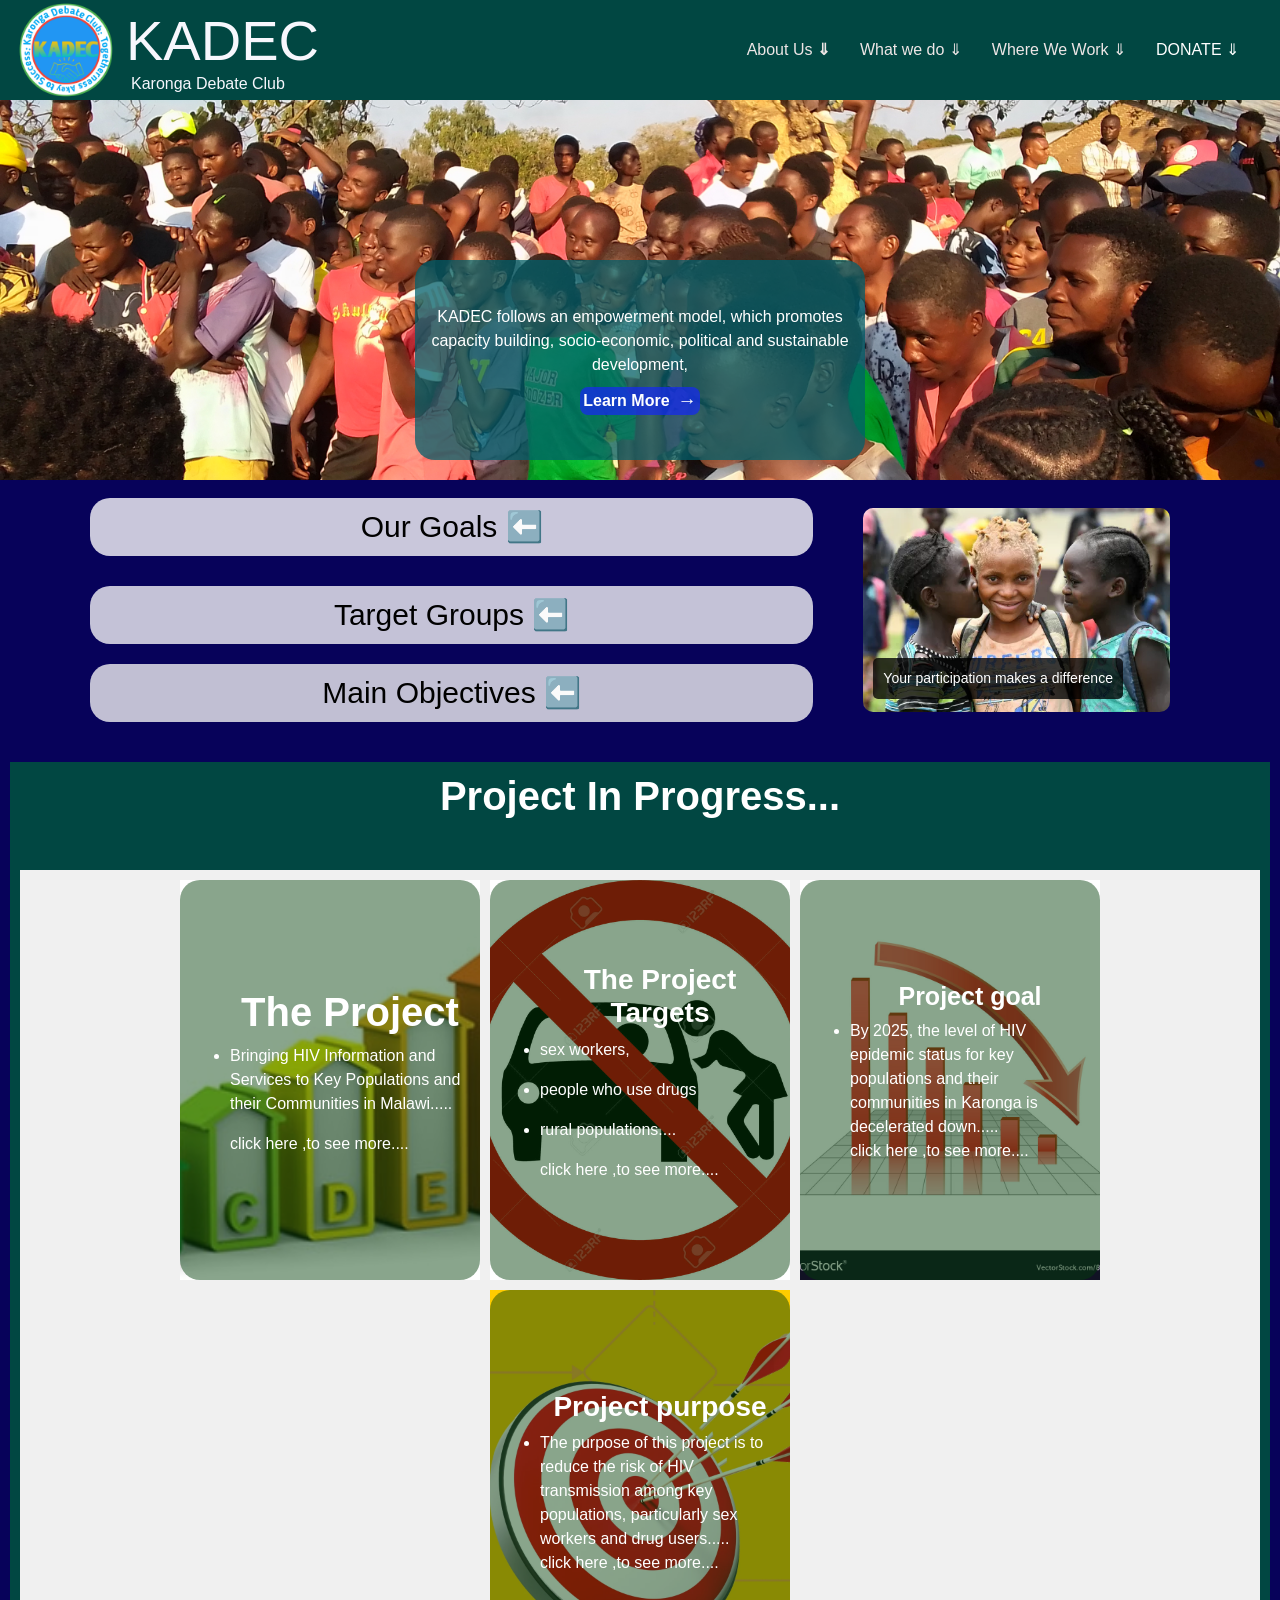
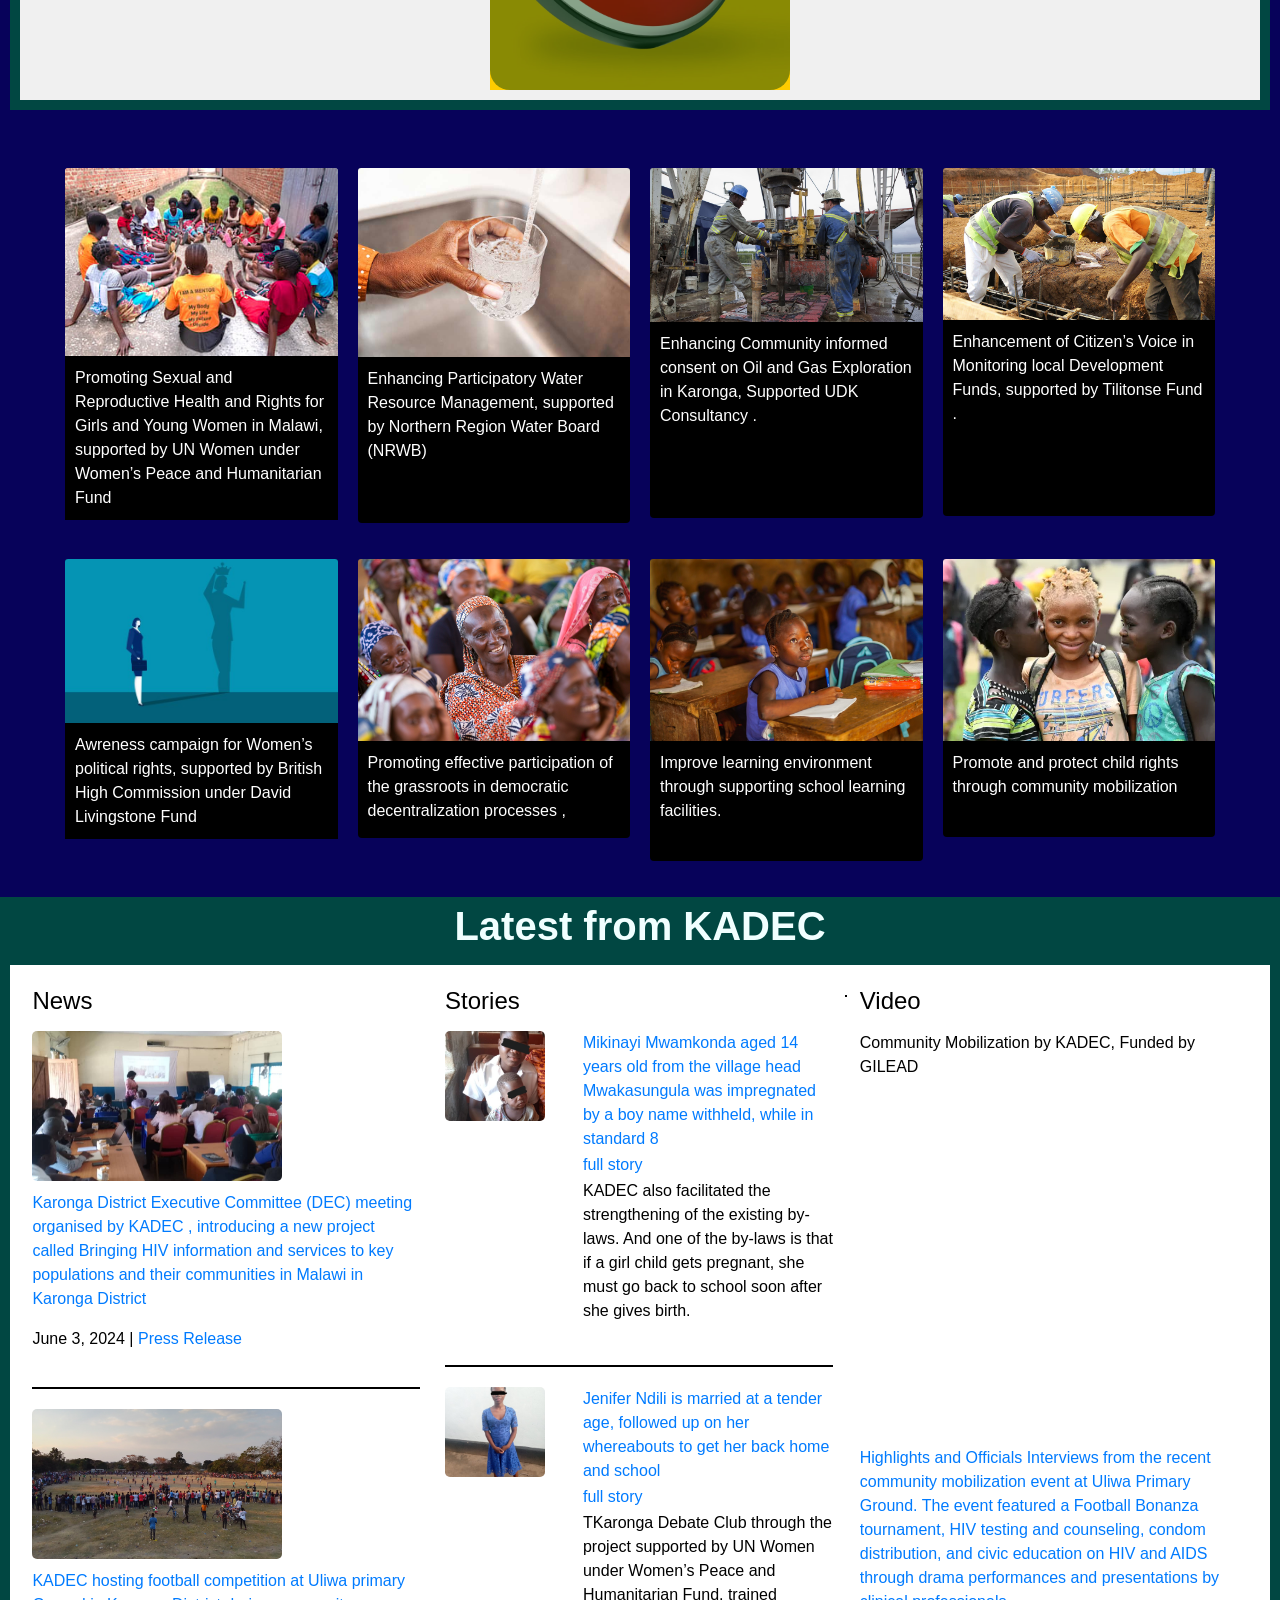
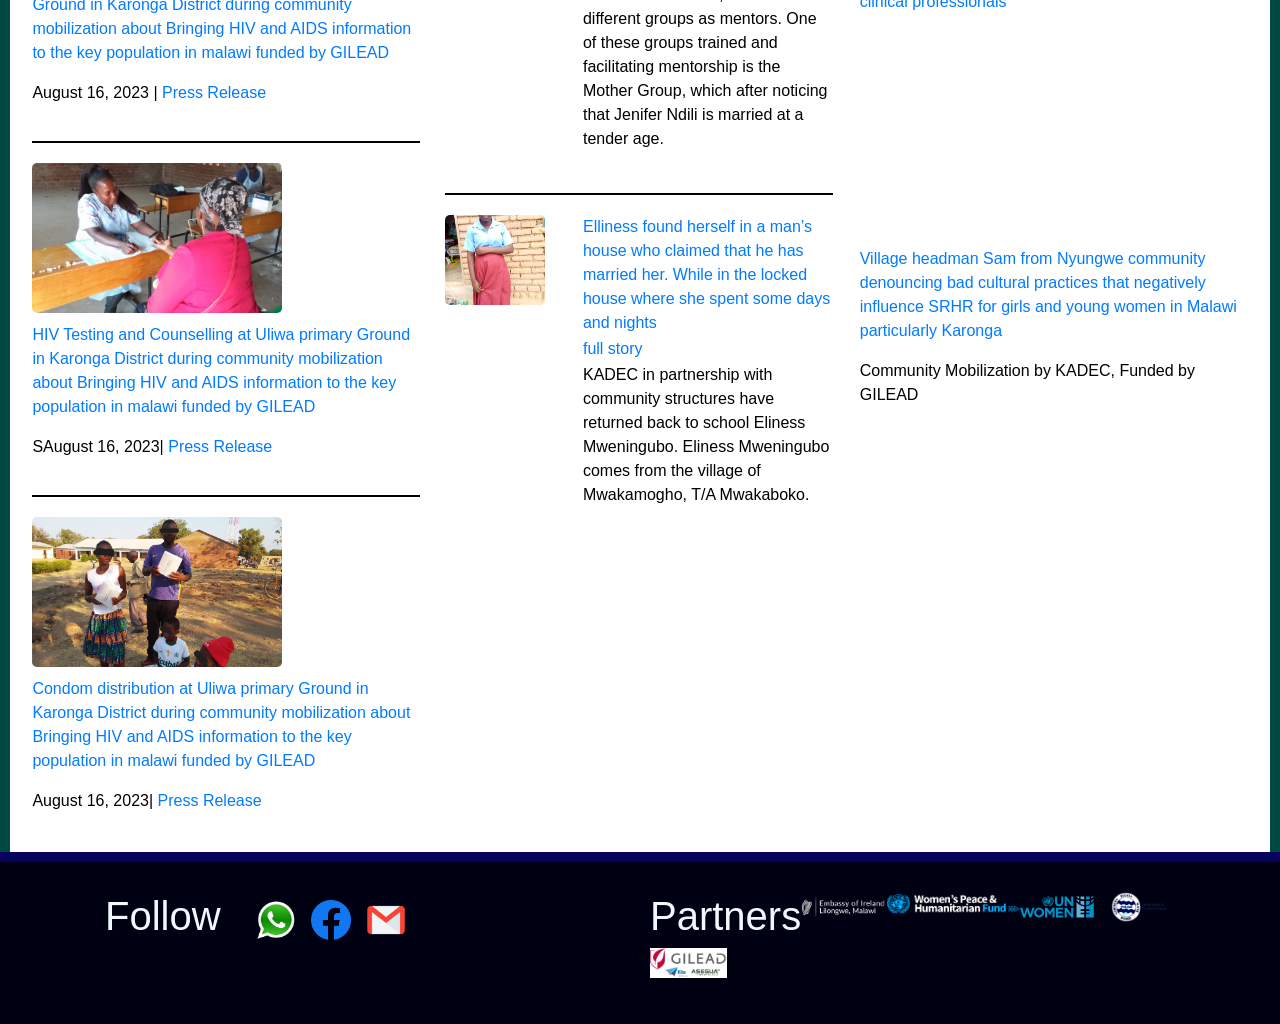
==== commit e579a7bc: "Add files via upload NEW UPDATES" ====
--- a/index.html
+++ b/index.html
@@ -12,7 +12,7 @@
     <style>
        
         .navbar {
-            background-color: rgb(82, 4, 155);
+            background-color: rgb(1, 71, 66);
         }
         
         .container {
@@ -41,27 +41,68 @@
             margin-left: 5px;
         }
         
+       
         .swiper {
-            width: 100%;
-            height: 300px !important;
-            margin-bottom: 20px !important;
-        
-        }
-        .swiper-slide img {
-            width: 100%;
-            height: 100%;
-            object-fit: cover;
-        }
-        
-    .swiper {
-        height: 250px; /* Default height for small screens */
-    }
-
-    .swiper-slide img {
-        width: 100%;
-        height: 100%;
-        object-fit: cover;
-    }
+    height: 400px !important; /* Default height for small screens */
+    position: relative;
+    overflow: hidden; /* Ensure content doesn't overflow */
+}
+
+.swiper-slide img {
+    width: 100%;
+    height: 100%; /* Make the image fully fit the div */
+    object-fit: cover; /* Ensure the image fits without being cropped */
+}
+
+.centered-rectangle {
+    position: absolute;
+    width: 450px;
+    height: 200px;
+    top: 70%;
+    left: 50%;
+    transform: translate(-50%, -50%); /* Center the rectangle */
+    background: rgba(0, 95, 107, 0.74); /* Blue transparent background */
+    color: white;
+    display: flex;
+    flex-direction: column;
+    justify-content: center;
+    align-items: center;
+    text-align: center;
+    padding: 10px; /* Optional padding for the content */
+    box-sizing: border-box; /* Ensures padding doesn't increase size */
+    border-radius: 20px;
+}
+
+.message {
+    margin: 0;
+    font-size: 1rem;
+}
+
+.learn-more {
+    margin-top: 10px;
+    padding: -1px 20px;
+    background-color: rgba(22, 43, 235, 0.753);
+    color: rgb(255, 255, 255);
+    text-decoration: none;
+    border-radius: 8px; /* Rounded square */
+    display: flex;
+    align-items: center;
+    justify-content: center;
+    width: 120px; /* Adjust width as needed */
+    font-weight: bold;
+}
+
+.arrow {
+    margin-left: 8px; /* Space between text and arrow */
+    font-size: 1.2rem;
+}
+
+.learn-more:hover {
+    background-color: lightblue; /* Optional: Hover effect for the link */
+    color: white;
+}
+
+
 
     /* Media query for medium screens and up */
     @media (min-width: 768px) {
@@ -146,7 +187,7 @@
             gap: 10px;
             object-fit: cover;
             text-align: left;
-            border-radius: 10px;
+         
         }
         h1 {
     text-align: center;
@@ -161,7 +202,6 @@
     flex-wrap: wrap;
     justify-content: center;
     gap: 10px;
-    border-radius: 50px; /* Adjust the value to get the desired oval shape */
     overflow: hidden; /* Ensures content doesn't overflow the rounded corners */
     padding: 10px; /* Optional: Adds padding inside the container */
     background-color: #f0f0f0; /* Optional: Adds a background color */
@@ -254,7 +294,7 @@
             left: 0;
             width: 100%;
             height: 100%;
-            background: linear-gradient(to right, rgba(0, 0, 255, 0.7), rgba(0, 0, 255, 0.1));
+            background: rgba(4, 63, 9, 0.466);
             display: flex;
             align-items: center;
             justify-content: center;
@@ -298,8 +338,10 @@
             }
         }
         .latest {
-            background-color: rgb(218, 99, 119);
-            padding: 20px;
+            background-color: rgb(22, 6, 253);
+            padding: 0px;
+            width: 100%;
+
             
         }
 
@@ -433,7 +475,130 @@
             color: black;
             margin: 0;
         }
-    
+ 
+         
+
+
+        .body01 {
+    font-family: Arial, sans-serif;
+    margin: 0;
+    padding: 0;
+    box-sizing: border-box;
+    background-color: rgb(1, 71, 66)!important;
+    color: rgb(0, 0, 0);
+}
+
+.container01 {
+    display: flex;
+    flex-wrap: wrap;
+    justify-content: space-between;
+    padding: 10px;
+    margin: 10px;
+    background-color: #ffffff;
+}
+
+/* Sections styling */
+.section01 {
+    flex: 1 1 100%;
+    margin: 10px 0;
+    box-shadow: #000;
+}
+
+.section01 h2 {
+    font-size: 1.5em;
+    margin-bottom: 15px;
+    box-shadow: #000;
+}
+
+/* Image Placeholder Styling */
+.image-placeholder {
+    width: 100%;
+    margin-bottom: 10px;
+    box-shadow: #000;
+}
+
+.image-placeholder img, .image-placeholder video {
+    width: 100%;
+    height: auto;
+    object-fit: cover;
+    border-radius: 5px;
+    box-shadow: #000;
+}
+
+/* Responsive Typography */
+p, a {
+    font-size: 1em;
+    line-height: 1.5;
+}
+
+/* Responsive Breakpoints */
+@media (min-width: 768px) {
+    .section01 {
+        flex: 1 1 48%;
+        margin: 1%;
+        box-shadow: #000;
+    }
+
+    .image-placeholder img, .image-placeholder video {
+        height: 100px;
+        box-shadow: #000;
+    }
+
+    p, a {
+        font-size: 1.1em;
+    }
+}
+
+@media (min-width: 1024px) {
+    .section01 {
+        flex: 1 1 30%;
+        margin: 1%;
+        box-shadow: #000;
+    }
+
+    .image-placeholder img, .image-placeholder video {
+        height: 200px;
+        box-shadow: #000;
+    }
+
+    p, a {
+        font-size: 1.0em;
+    }
+}
+.section01 {
+    display: flex;
+    flex-direction: column;
+    box-shadow: #000;
+}
+
+.story {
+    display: flex;
+    align-items: flex-start;
+    margin-bottom: 20px; /* Space between stories */
+}
+
+.image-placeholder {
+    flex: 0 0 auto; /* Prevents the image from growing or shrinking */
+    margin-right: -250px; /* Space between image and text */
+    box-shadow: #000;
+}
+
+.image-placeholder img {
+    height: 90px;
+    width: 100px;
+    object-fit: cover; /* Adjusts image aspect ratio */
+    box-shadow: #000;
+}
+
+.text-content {
+    flex: 1; 
+}
+
+.text-content p {
+    margin: 0 0 2px; 
+}
+
+
     </style>
 </head>
 <body style="background-color: rgb(7, 2, 90); position: relative; padding-top: 0; margin: 0px;  box-sizing: border-box; font-family: sans-serif; width: 100%;">
@@ -454,23 +619,23 @@
         <div class="collapse navbar-collapse" id="navbarNav">
             <ul class="navbar-nav ml-auto">
                 <li class="nav-item">
-                    <a class="nav-link" href="#" style="color: rgb(238, 230, 230); background-color: black; padding: 5px; margin: 0px;" data-toggle="modal" data-target="#aboutUsModal" >
-                        About Us
+                    <a class="nav-link" href="#" style="color: rgb(238, 230, 230); background-color: rgb(1, 71, 66); padding: 5px; margin: 0px;" data-toggle="modal" data-target="#aboutUsModal" >
+                        About Us <b>⇓</b>
                     </a>
                 </li>
                 <li class="nav-item">
-                    <a class="nav-link" href="#" style="color: rgb(238, 230, 230); background-color: black; padding: 5px; margin: 0px;" data-toggle="modal" data-target="#whatWeDoModal">
-                        What we do
+                    <a class="nav-link" href="#" style="color: rgb(238, 230, 230); background-color: rgb(1, 71, 66); padding: 5px; margin: 0px;" data-toggle="modal" data-target="#whatWeDoModal">
+                        What we do ⇓
                     </a>
                 </li>
                 <li class="nav-item">
-                    <a class="nav-link" href="#" style="color: rgb(238, 230, 230); background-color: black; padding: 5px; margin: 0px;" data-toggle="modal" data-target="#whereWeWorkModal">
-                        Where We Work
+                    <a class="nav-link" href="#" style="color: rgb(238, 230, 230); background-color: rgb(1, 71, 66); padding: 5px; margin: 0px;" data-toggle="modal" data-target="#whereWeWorkModal">
+                        Where We Work ⇓
                     </a>
                 </li>
                 <li class="nav-item active">
-                    <a class="nav-link" href="#" style="color: white; background-color:black; padding: 5px; margin: 0px;" data-toggle="modal" data-target="#donateModal">
-                        DONATE
+                    <a class="nav-link" href="#" style="color: white; background-color:rgb(1, 71, 66); padding: 5px; margin: 0px;" data-toggle="modal" data-target="#donateModal">
+                        DONATE ⇓
                     </a>
                 </li>
             </ul>
@@ -506,7 +671,7 @@
     <div class="modal-dialog modal-lg" role="document">
         <div class="modal-content">
             <div class="modal-header">
-                <h5 class="modal-title" id="whatWeDoModalLabel">What we do</h5>
+                <h5 class="modal-title" id="whatWeDoModalLabel">What we do </h5>
                 <button type="button" class="close" data-dismiss="modal" aria-label="Close">
                     <span aria-hidden="true">&times;</span>
                 </button>
@@ -572,18 +737,36 @@
         </div>
     </div>
 </div>
-
-
-<div class="swiper" style="margin: 0;padding: 0;width: 100%; top: 80px;">
+ 
+<div class="swiper" style="margin: 0; padding: 0; width: 100%; top: 80px;">
+    <div class="swiper-wrapper">
+        <div class="swiper-slide">
+            <img src="images/homepicture.jpg" alt="Picture">
+            <div class="centered-rectangle">
+                <p class="message">KADEC follows an empowerment model, which promotes capacity building, socio-economic, political and sustainable development,</p>
+                <a href="aboutus.html" class="learn-more">
+                    Learn More 
+                    <span class="arrow">→</span>
+                </a>
+            </div>
+        </div>
+    </div>
+</div>
+
+
+
+<!--<div class="swiper" style="margin: 0;padding: 0;width: 100%; top: 80px;">
     <div class="swiper-wrapper">
         
-        <div class="swiper-slide"><img src="images/desk.jpg"></div>
+        <div class="swiper-slide"><img src="images/Homepict.jpg"></div>
+
         <div class="swiper-slide"><img src="images/solar.jpg"></div>
         <div class="swiper-slide"><img src="images/pic (13).jpg"></div>
         <div class="swiper-slide"><img src="images/school.jpg"></div>
         <div class="swiper-slide"><img src="images/pic (16).jpg"></div>
-        <div class="swiper-slide"><img src="images/pic (17).jpg"></div>
-    </div>
+        <div class="swiper-slide"><img src="images/pic (17).jpg"></div> 
+
+    </div>-->
     
     <div class="swiper-pagination"></div>
     
@@ -592,14 +775,14 @@
 </div>
 
     <div class="container mt-5">
-        <div class="row">
+        <div class="row"> 
             <!-- Sections Column -->
             <div class="col-lg-8 col-md-12">
                 <div class="section-container">
                     <div class="down-container" style="margin: -40px; margin-top: 10px; padding: 0; height: fit-content; color: gold;">
                         <h1>
                             <button class="btn btn-link" type="button" data-toggle="collapse" data-target="#objectivesCollapse1" aria-expanded="false" aria-controls="objectivesCollapse1" style="background-color: rgba(255, 255, 255, 0.781); width: 90%; border-radius: 20px; margin: 20px; padding: 10px;">
-                                <h1>Our Goals</h1>
+                                <h1>Our Goals ⬅️ </h1>
                             </button>
                         </h1>
                         <div class="collapse" id="objectivesCollapse1" style="margin: 20px; padding: 15px;">
@@ -612,7 +795,7 @@
                     <div class="down-container" style="margin: -40px; padding: 50; height: fit-content; color: gold;">
                         <h1>
                             <button class="btn btn-link" type="button" data-toggle="collapse" data-target="#objectivesCollapse2" aria-expanded="false" aria-controls="objectivesCollapse2" style="background-color: rgba(255, 255, 255, 0.76); width: 90%; border-radius: 20px; margin: 20px; padding: 10px;">
-                                <h1>Target Groups</h1>
+                                <h1>Target Groups ⬅️  </h1>
                             </button>
                         </h1>
                         <div class="collapse" id="objectivesCollapse2" style="margin: 20px; padding: 15px;">
@@ -625,7 +808,7 @@
                     <div class="down-container" style="margin: -40px; padding: -30px; height: fit-content; color: gold;">
                         <h1>
                             <button class="btn btn-link" type="button" data-toggle="collapse" data-target="#objectivesCollapse3" aria-expanded="false" aria-controls="objectivesCollapse3" style="background-color: rgba(248, 248, 248, 0.774); width: 90%; border-radius: 20px; margin: 10px; padding: 10px;">
-                                <h1>Main Objectives</h1>
+                                <h1>Main Objectives ⬅️</h1>
                             </button>
                         </h1>
                         <div class="collapse" id="objectivesCollapse3">
@@ -655,7 +838,7 @@
         </div>
     </div>
 
-<div class="project" style="padding: 10px; margin: 10px; color: rgb(0, 0, 0); background-color: rgba(255, 5, 5, 0.329); overflow: hidden ;border-radius: 50px;">
+<div class="project" style="padding: 10px; margin: 10px; color: rgb(0, 0, 0); background-color: rgb(1, 71, 66);; overflow: hidden ;">
     <h1 style="color: white;"><b>Project In Progress...</b></h1>
     <div class="container2">
         <div class="flip-card">
@@ -722,7 +905,7 @@
         <div class="flip-card">
             <div class="flip-card-inner">
                 <div class="flip-card-front">
-                    <img src="images/purpose.webp" style="object-fit: cover;" alt="Image 4">
+                    <img src="images/purpose.webp" style="object-fit: cover;" alt="Image 4" >
                     <div class="gradient-overlay">
                         <ul>
                             <h1 style="font-size: 28px;"><b>Project purpose</b></h1>
@@ -741,9 +924,9 @@
     </div>
 </div>
 
-<div class="project" style="padding: 10px; margin: 5px; color: rgb(0, 0, 0); background-color: rgb(12, 111, 114); overflow: hidden ;border-radius: 50px;">
+<!--<div class="project" style="padding: 10px; margin: 5px; color: rgb(0, 0, 0); background-color: rgba(58, 245, 11, 0); overflow: hidden ;border-radius: 5px;">
     <h1 style="color: white;"><b>other activites taking place</b></h1>
-    <div class="container2">
+    <div class="container2" style="border-radius: 10px;background-color: #9fd8ff;">
         <div class="col-lg-3 col-md-6 col-sm-12 mb-3">
             <div class="card" style="background-color: aliceblue;">
                 <img src="images/trees.jpg" class="card-img-top" alt="..." style="border-radius: 30px; height: 300px;">
@@ -764,7 +947,7 @@
         </div>
         <p class="card-text" style="font-size: large;">Chinsebe river bank protection at Zindi through plating of trees and bananas</p>
         </div>
-    </div>
+    </div>-->
 </div>
 <div class="container mt-5" style="margin-top: 0; padding: 0;">
     <div class="row">
@@ -840,47 +1023,105 @@
         
     </div>
 </div>
-<div class="latest" style="border-radius: 50px;">
-    <h1 style="text-align: center;"><b>Latest from KADEC</b></h1>
-    <div class="row">
-        <div class="col-lg-3 col-md-6 col-sm-12 mb-3">
-            <div class="card">
-                <img src="images/population01.jpg">
+
+    
+
+        <div class="body01">
+            <h1 style="margin: 10px ; padding: 5px; color: azure;"><b>Latest from KADEC</b></h1>
+            <div class="container01">
+                <div class="section01 news">
+                    <h2>News</h2>
+
+                    <div class="image-placeholder"> <img src="images/hivmeeting.jpg" alt="" style="height: 150px; width: 250px;"></div>
+                    <p><a href="#">Karonga District Executive Committee (DEC) meeting organised by KADEC , introducing a new project called Bringing HIV information and services to key populations and their communities in Malawi in Karonga District</a></p>
+                    <p>June 3, 2024 | <a href="#">Press Release</a></p>
+
+                    <hr style="border: 1px solid #000; margin: 20px 0;">
+
+                    
+                    <div class="image-placeholder"> <img src="images/footballhosting.jpg" alt="" style="height: 150px; width: 250px;"></div>
+                    <p><a href="#">KADEC hosting football competition at Uliwa primary Ground in Karonga District during community mobilization about Bringing HIV and AIDS information to the  key population in malawi funded by GILEAD  </a></p>
+                    <p>August 16, 2023 | <a href="#">Press Release</a></p>
+                    
+                    <hr style="border: 1px solid #000; margin: 20px 0;">
+
+                    <div class="image-placeholder"> <img src="images/hivtesting.jpg" alt="" style="height: 150px; width: 250px;"></div>
+                    <p><a href="#">HIV Testing and Counselling  at Uliwa primary Ground in Karonga District during community mobilization about Bringing HIV and AIDS information to the  key population in malawi funded by GILEAD </a></p>
+                    <p>SAugust 16, 2023| <a href="#">Press Release</a></p>
+
+                    
+                    <hr style="border: 1px solid #000; margin: 20px 0;">
+
+                    <div class="image-placeholder"> <img src="images/condoms.jpg" alt="" style="height: 150px; width: 250px;"></div>
+                    <p><a href="#">Condom distribution at Uliwa primary Ground in Karonga District during community mobilization about Bringing HIV and AIDS information to the  key population in malawi funded by GILEAD</a></p>
+                    <p>August 16, 2023| <a href="#">Press Release</a></p>
+                </div>
+
+                <div class="section01 stories">
+                    <h2>Stories</h2>
                 
-                <div class="card-body">
-                    <p class="card-text"></p>
-                </div>
-            </div>
-        </div>
-        <div class="col-lg-3 col-md-6 col-sm-12 mb-3">
-            <div class="card">
-                <img src="images/population02.jpg">
+                    <div class="story">
+                        <div class="image-placeholder"><img src="images/mikinayi.jpg" alt="Story Image"></div>
+                        <div class="text-content">
+                            <p><a href="#">Mikinayi Mwamkonda aged 14 years old from the village head Mwakasungula was impregnated by a boy name withheld, while in standard 8</a></p>
+                            <p><a href="story01.html">full story</a></p>
+                            <p>KADEC also facilitated the strengthening of the existing by-laws. And one of the by-laws is that if a girl child gets pregnant, she must go back to school soon after she gives birth.</p>
+                        </div>
+                    </div>
+
+                    
+                    <hr style="border: 1px solid #000; margin: 20px 0;">
                 
-                <div class="card-body">
-                    <p class="card-text">key population trainning.</p>
-                </div>
-            </div>
-        </div>
-        <div class="col-lg-3 col-md-6 col-sm-12 mb-3">
-            <div class="card">
-                <img src="images/meeting01.jpg" style="height: 240px;">
-             
-                <div class="card-body">
-                    <p class="card-text"></p>
-                </div>
-            </div>
-        </div>
-        <div class="col-lg-3 col-md-6 col-sm-12 mb-3">
-            <div class="card">
-                <img src="images/meeting02.jpg" style="height: 240px;">
+                    <div class="story">
+                        <div class="image-placeholder"><img src="images/jenifer.jpg" alt="Story Image"></div>
+                        <div class="text-content">
+                            <p><a href="#">Jenifer Ndili is married at a tender age, followed up on her whereabouts to get her back home and school</a></p>
+                            <p><a href="story02.html">full story</a></p>
+                            <p>TKaronga Debate Club through the project supported by UN Women under Women’s Peace and Humanitarian Fund, trained different groups as mentors. One of these groups trained and facilitating mentorship is the Mother Group, which after noticing that Jenifer Ndili is married at a tender age.</p>
+
+                        </div>
+                    </div>
+
+                    
+                    <hr style="border: 1px solid #000; margin: 20px 0;">
                 
-                <div class="card-body">
-                    <p class="card-text">DEC meeting </p>
-                </div>
-            </div>
-        </div>
-    </div>
-</div>
+                    <div class="story">
+                        <div class="image-placeholder"><img src="images/Eliness.jpg" alt="Story Image"></div>
+                        <div class="text-content">
+                            <p><a href="#">Elliness found herself in a man’s house who claimed that he has married her. While in the locked house where she spent some days and nights</a></p>
+                            <p><a href="story03.html">full story</a></p>
+                            <p>KADEC in partnership with community structures have returned back to school Eliness Mweningubo. Eliness Mweningubo comes from the village of Mwakamogho, T/A Mwakaboko.</p>
+                        </div>
+                    </div>
+                
+                
+                </div>
+
+                
+                <hr style="border: 1px solid #000; margin: 20px 0;">
+                
+                
+                
+                <div class="section01 video">
+                    <h2>Video</h2>
+
+                
+                    <div class="image-placeholder">Community Mobilization by KADEC, Funded by GILEAD<iframe width="350" height="350p" src="https://www.youtube.com/embed/EqrdvFOLRhU" title="Community Mobilization by KADEC, Funded by GILEAD" frameborder="0" allow="accelerometer; autoplay; clipboard-write; encrypted-media; gyroscope; picture-in-picture; web-share" referrerpolicy="strict-origin-when-cross-origin" allowfullscreen></iframe></div>
+                    <p><a href="#">Highlights and Officials Interviews from the recent community mobilization event at Uliwa Primary Ground. The event featured a Football Bonanza tournament, HIV testing and counseling, condom distribution, and civic education on HIV and AIDS through drama performances and presentations by clinical professionals</a></p>
+
+                    <div class="image-placeholder"><iframe src="https://www.facebook.com/plugins/video.php?height=314&href=https%3A%2F%2Fweb.facebook.com%2F00PA76%2Fvideos%2F910995962838132%2F&show_text=false&width=560&t=0" width="350" height="200" style="border:none;overflow:hidden" scrolling="no" frameborder="0" allowfullscreen="true" allow="autoplay; clipboard-write; encrypted-media; picture-in-picture; web-share" allowFullScreen="true"></iframe></div>
+                    <p><a href="#">Village headman Sam from Nyungwe community denouncing bad cultural practices that negatively influence SRHR for girls and young women in Malawi particularly Karonga</a></p>
+                    
+                    <div class="image-placeholder">Community Mobilization by KADEC, Funded by GILEAD<iframe width="350" height="350" src="https://www.youtube.com/embed/Igj-5uxR2uE?si=1mWaKnmRKMnhHK8_" title="YouTube video player" frameborder="0" allow="accelerometer; autoplay; clipboard-write; encrypted-media; gyroscope; picture-in-picture; web-share" referrerpolicy="strict-origin-when-cross-origin" allowfullscreen></iframe></div>
+                    <p><a href="#"></a></p>
+
+
+                </div>
+            </div>
+        </div>
+
+
+    
 
 <footer>
     <nav class="footer-bar" style="background-color: rgb(0, 0, 19);">
@@ -899,7 +1140,7 @@
                             </a>
                         </li>
                         <li class="item" style="margin-left: 15px;">
-                            <a class="nav-link" href="https://www.facebook.com/profile.php?id=100080981792748" style="color: transparent;">
+                            <a class="nav-link" href="https://web.facebook.com/photo/?fbid=395678869419159&set=a.395678839419162&__tn__=%3C" style="color: transparent;">
                                 <img src="images/facebook.png" style="height: 40px"> 
                             </a>
                         </li>
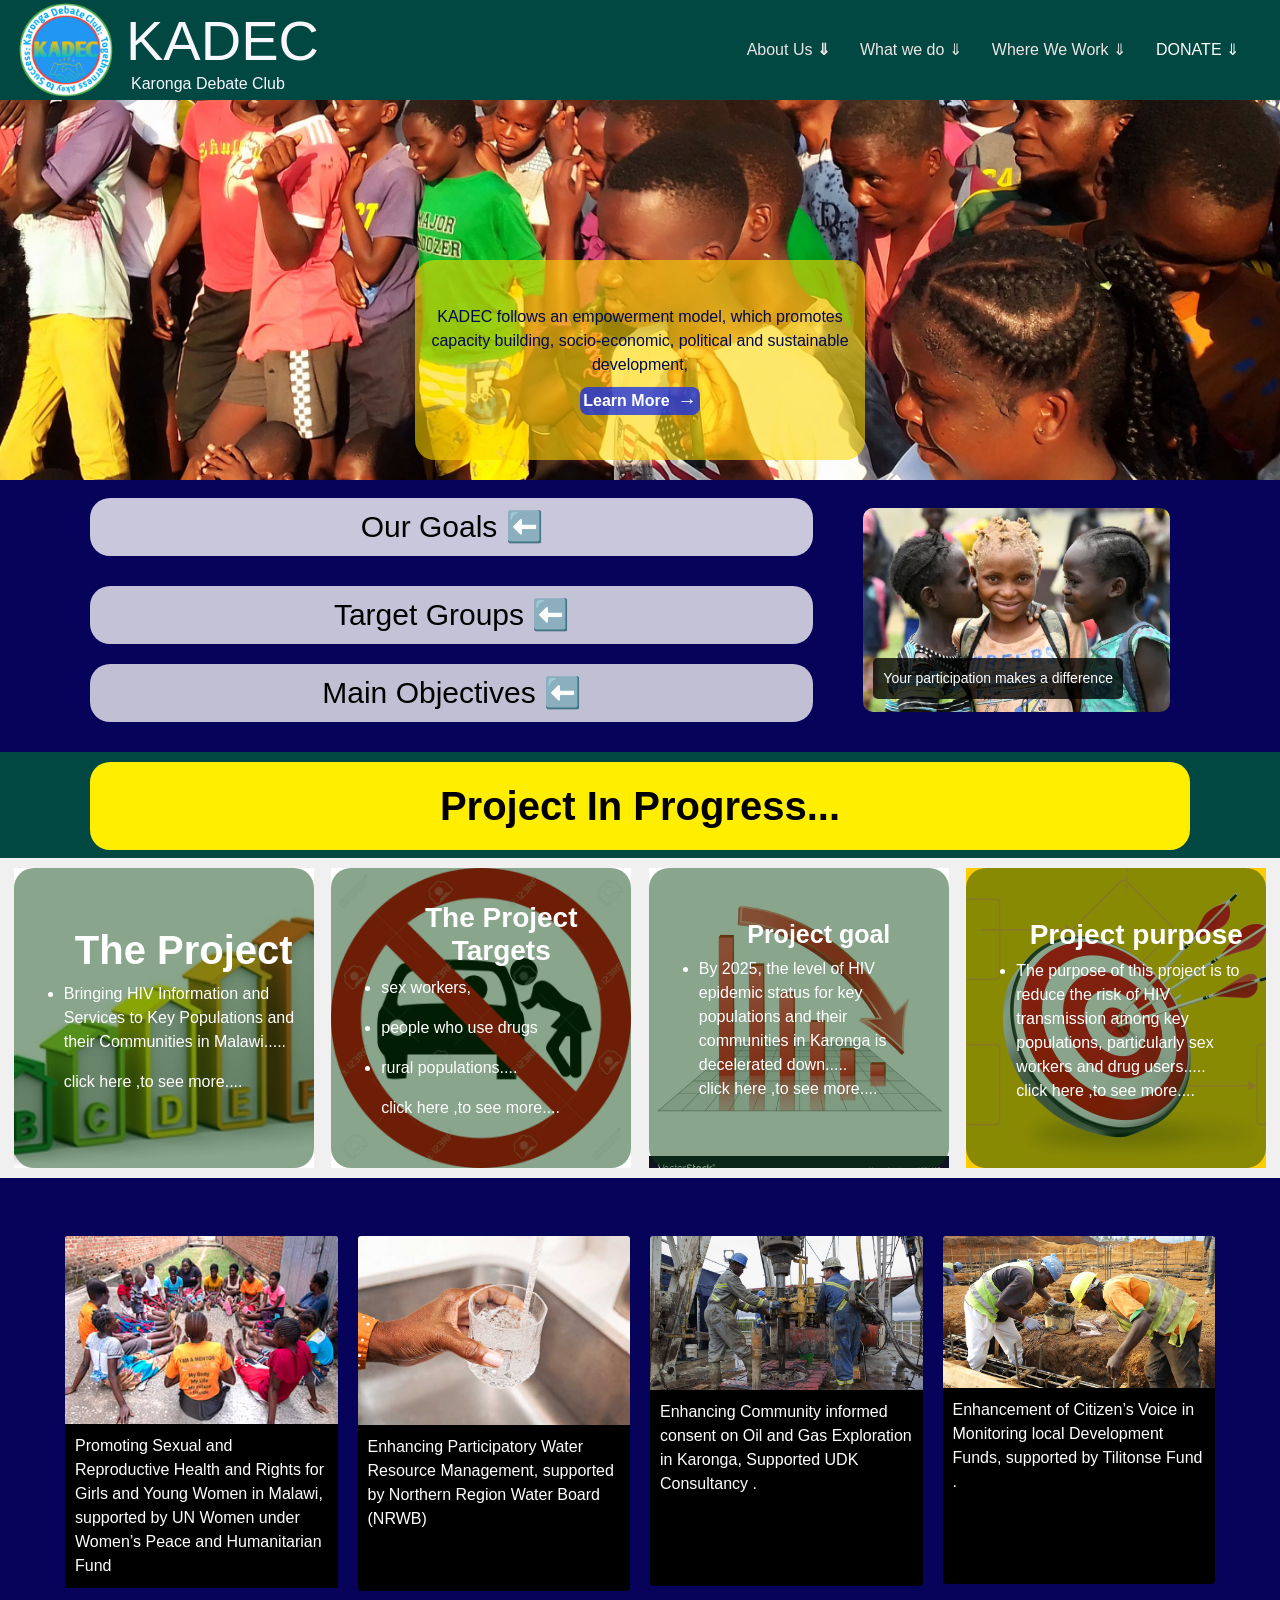
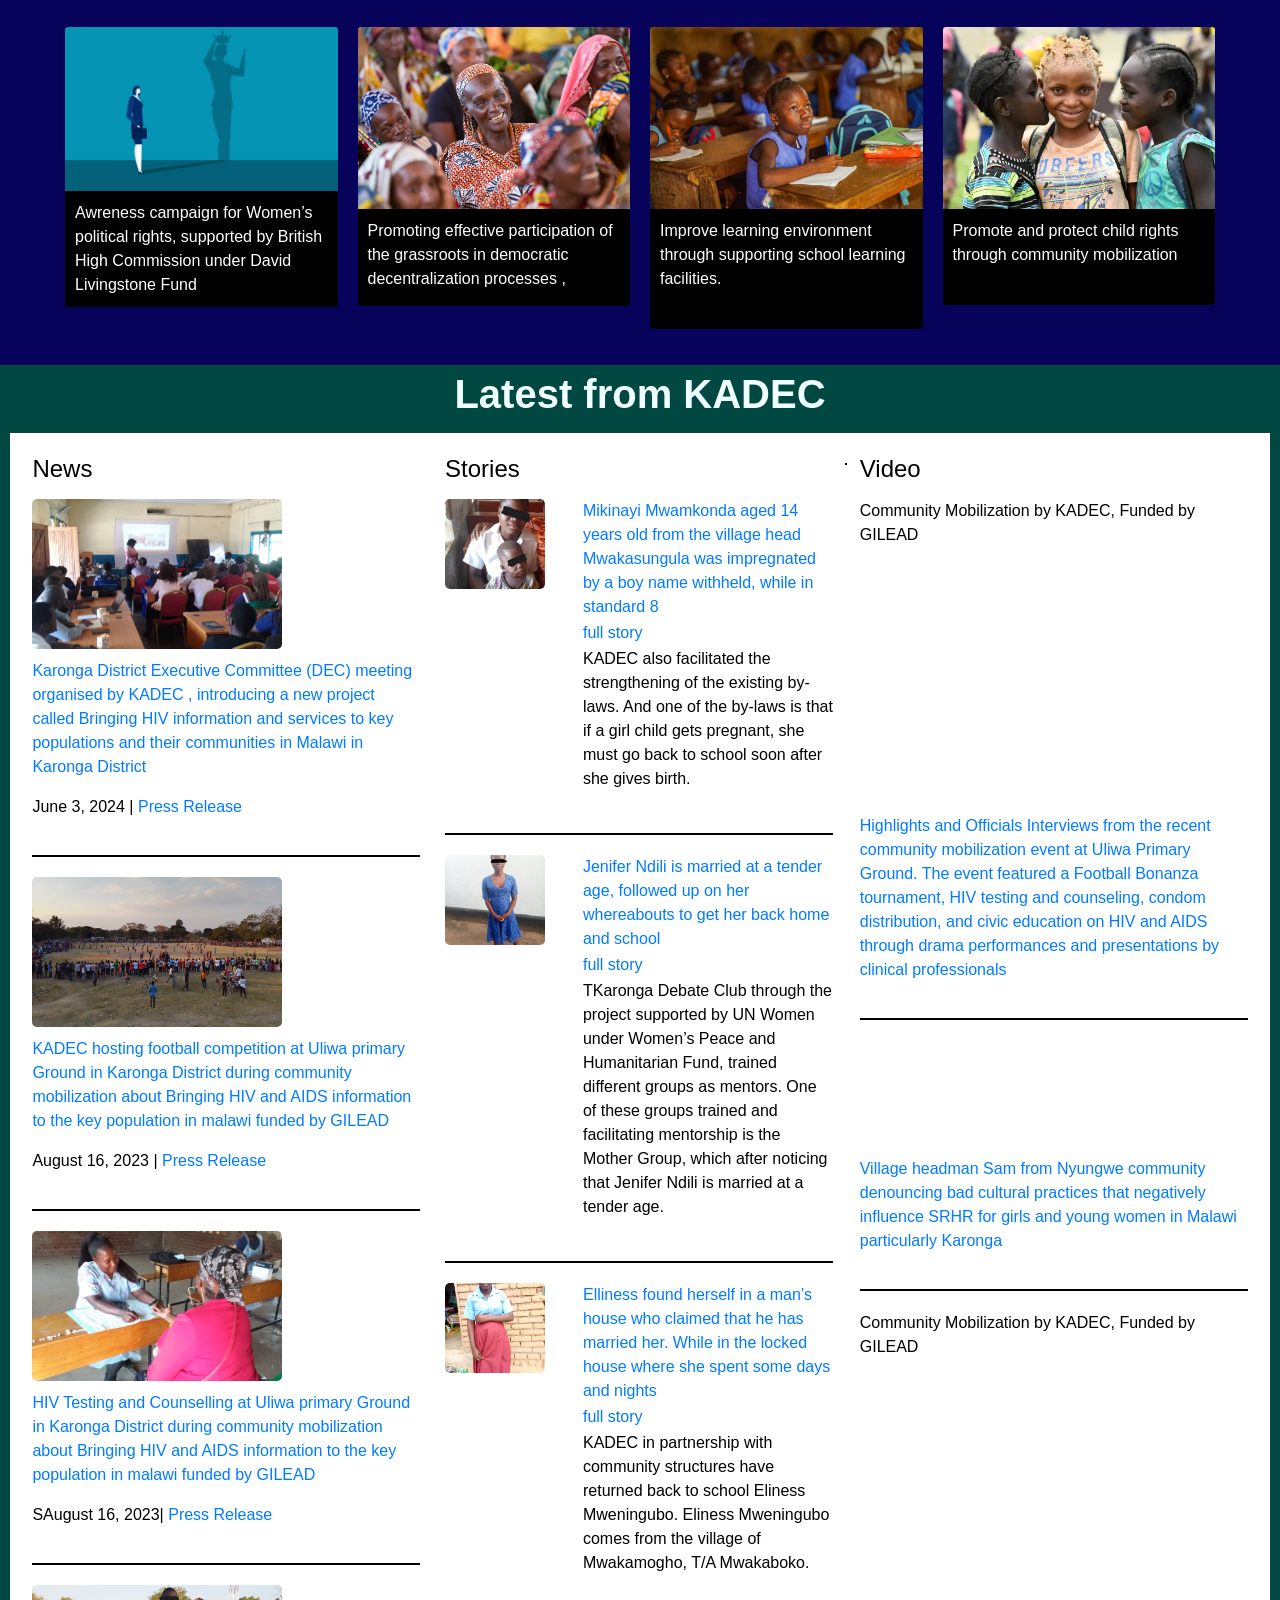
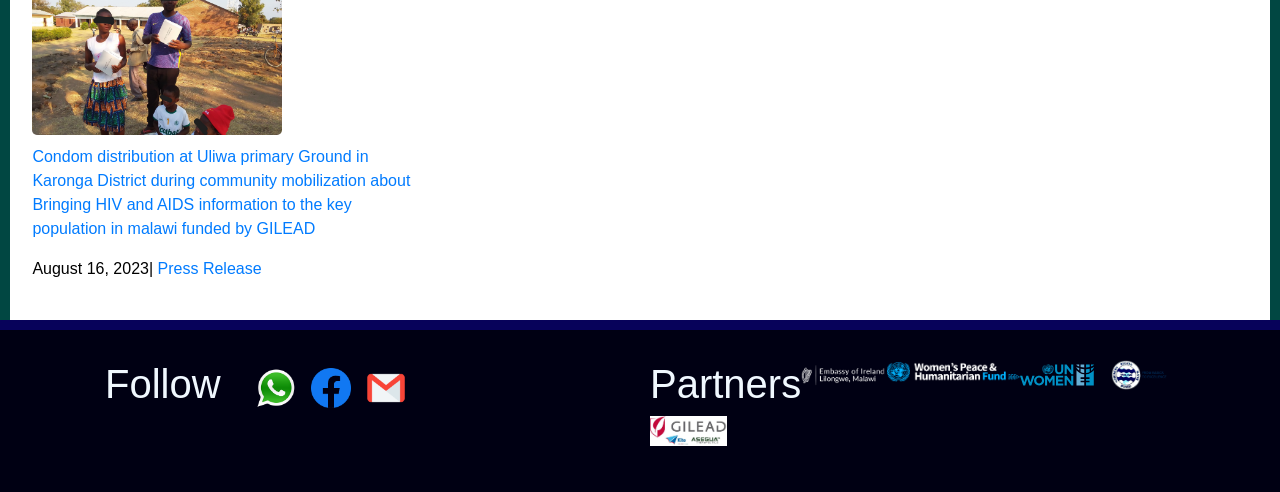
==== commit a17ac05d: "Add files via upload universal techland" ====
--- a/index.html
+++ b/index.html
@@ -1,6 +1,15 @@
 <!DOCTYPE html>
 <html lang="en">
 <head>
+    <!-- Google tag (gtag.js) -->
+<script async src="https://www.googletagmanager.com/gtag/js?id=G-4NEK0TJ5LX"></script>
+<script>
+  window.dataLayer = window.dataLayer || [];
+  function gtag(){dataLayer.push(arguments);}
+  gtag('js', new Date());
+
+  gtag('config', 'G-4NEK0TJ5LX');
+</script>
     <meta charset="UTF-8">
     <meta name="viewport" content="width=device-width, initial-scale=1.0">
     <title>Karonga debate club</title>
@@ -61,8 +70,8 @@
     top: 70%;
     left: 50%;
     transform: translate(-50%, -50%); /* Center the rectangle */
-    background: rgba(0, 95, 107, 0.74); /* Blue transparent background */
-    color: white;
+    background: rgba(255, 217, 0, 0.575); /* Blue transparent background */
+    color: rgb(0, 8, 77);
     display: flex;
     flex-direction: column;
     justify-content: center;
@@ -72,11 +81,23 @@
     box-sizing: border-box; /* Ensures padding doesn't increase size */
     border-radius: 20px;
 }
+@media  (max-width: 768px) {
+    .centered-rectangle {
+        width: 350px;
+        height: 150px;
+        top: 75%;
+
+    }
+    
+}
 
 .message {
     margin: 0;
     font-size: 1rem;
 }
+
+
+
 
 .learn-more {
     margin-top: 10px;
@@ -182,16 +203,25 @@
     }
 
     .container2 {
-            margin-top: 50px;
+            margin-top: 5px;
             display: grid;
             gap: 10px;
             object-fit: cover;
             text-align: left;
+            padding-left: 0px;
+
          
         }
+        
+    @media (max-width: 768px) {
+        .flip-card {
+            width: 100%;
+        }
+    }
+
         h1 {
     text-align: center;
-}
+      }
 
 h1 {
     text-align: center;
@@ -205,15 +235,34 @@
     overflow: hidden; /* Ensures content doesn't overflow the rounded corners */
     padding: 10px; /* Optional: Adds padding inside the container */
     background-color: #f0f0f0; /* Optional: Adds a background color */
-}
-
+
+}
+/* Default card styling */
 .flip-card {
-    background-color: transparent;
-    width: 300px;
-    height: 400px;
-    perspective: 1000px;
-    border-radius: 20px; /* Optional: Rounds the corners of each flip card */
-}
+  width: 300px; /* Set a default width */
+  height: 300px; /* Set a default height */
+  margin: 0 auto; /* Center the card */
+}
+
+/* Flip card content */
+.flip-card-inner {
+  position: relative;
+  width: 100%;
+  height: 100%;
+  text-align: center;
+  transition: transform 0.6s;
+  transform-style: preserve-3d;
+}
+
+/* Flip card on mobile screens */
+@media screen and (max-width: 768px) {
+  .flip-card {
+    width: 100%; /* Set width to 100% for mobile screens */
+    height: 400px; /* Increase the height on mobile screens */
+  }
+}
+
+
 
 .flip-card-inner {
     position: relative;
@@ -838,8 +887,9 @@
         </div>
     </div>
 
-<div class="project" style="padding: 10px; margin: 10px; color: rgb(0, 0, 0); background-color: rgb(1, 71, 66);; overflow: hidden ;">
-    <h1 style="color: white;"><b>Project In Progress...</b></h1>
+<div class="project" style="padding: 0px; margin: 0px; color: rgb(0, 0, 0); background-color: rgb(1, 71, 66);; overflow: hidden ;">
+   
+    <h1 style="color: rgb(0, 0, 0); background-color: #ffee00; margin-left: 90px;margin-top: 10px; margin-right: 90px; padding: 20px; border-radius: 20px;"><b>Project In Progress...</b></h1>
     <div class="container2">
         <div class="flip-card">
             <div class="flip-card-inner">
@@ -1106,13 +1156,17 @@
                     <h2>Video</h2>
 
                 
-                    <div class="image-placeholder">Community Mobilization by KADEC, Funded by GILEAD<iframe width="350" height="350p" src="https://www.youtube.com/embed/EqrdvFOLRhU" title="Community Mobilization by KADEC, Funded by GILEAD" frameborder="0" allow="accelerometer; autoplay; clipboard-write; encrypted-media; gyroscope; picture-in-picture; web-share" referrerpolicy="strict-origin-when-cross-origin" allowfullscreen></iframe></div>
+                    <div class="image-placeholder">Community Mobilization by KADEC, Funded by GILEAD<iframe width="350" height="250p" src="https://www.youtube.com/embed/EqrdvFOLRhU" title="Community Mobilization by KADEC, Funded by GILEAD" frameborder="0" allow="accelerometer; autoplay; clipboard-write; encrypted-media; gyroscope; picture-in-picture; web-share" referrerpolicy="strict-origin-when-cross-origin" allowfullscreen></iframe></div>
                     <p><a href="#">Highlights and Officials Interviews from the recent community mobilization event at Uliwa Primary Ground. The event featured a Football Bonanza tournament, HIV testing and counseling, condom distribution, and civic education on HIV and AIDS through drama performances and presentations by clinical professionals</a></p>
 
-                    <div class="image-placeholder"><iframe src="https://www.facebook.com/plugins/video.php?height=314&href=https%3A%2F%2Fweb.facebook.com%2F00PA76%2Fvideos%2F910995962838132%2F&show_text=false&width=560&t=0" width="350" height="200" style="border:none;overflow:hidden" scrolling="no" frameborder="0" allowfullscreen="true" allow="autoplay; clipboard-write; encrypted-media; picture-in-picture; web-share" allowFullScreen="true"></iframe></div>
+                    <hr style="border: 1px solid #000; margin: 20px 0;">
+
+                    <div class="image-placeholder"><iframe src="https://www.facebook.com/plugins/video.php?height=314&href=https%3A%2F%2Fweb.facebook.com%2F00PA76%2Fvideos%2F910995962838132%2F&show_text=false&width=560&t=0" width="350" height="100" style="border:none;overflow:hidden" scrolling="no" frameborder="0" allowfullscreen="true" allow="autoplay; clipboard-write; encrypted-media; picture-in-picture; web-share" allowFullScreen="true"></iframe></div>
                     <p><a href="#">Village headman Sam from Nyungwe community denouncing bad cultural practices that negatively influence SRHR for girls and young women in Malawi particularly Karonga</a></p>
                     
-                    <div class="image-placeholder">Community Mobilization by KADEC, Funded by GILEAD<iframe width="350" height="350" src="https://www.youtube.com/embed/Igj-5uxR2uE?si=1mWaKnmRKMnhHK8_" title="YouTube video player" frameborder="0" allow="accelerometer; autoplay; clipboard-write; encrypted-media; gyroscope; picture-in-picture; web-share" referrerpolicy="strict-origin-when-cross-origin" allowfullscreen></iframe></div>
+                    <hr style="border: 1px solid #000; margin: 20px 0;">
+
+                    <div class="image-placeholder">Community Mobilization by KADEC, Funded by GILEAD<iframe width="350" height="250" src="https://www.youtube.com/embed/Igj-5uxR2uE?si=1mWaKnmRKMnhHK8_" title="YouTube video player" frameborder="0" allow="accelerometer; autoplay; clipboard-write; encrypted-media; gyroscope; picture-in-picture; web-share" referrerpolicy="strict-origin-when-cross-origin" allowfullscreen></iframe></div>
                     <p><a href="#"></a></p>
 
 
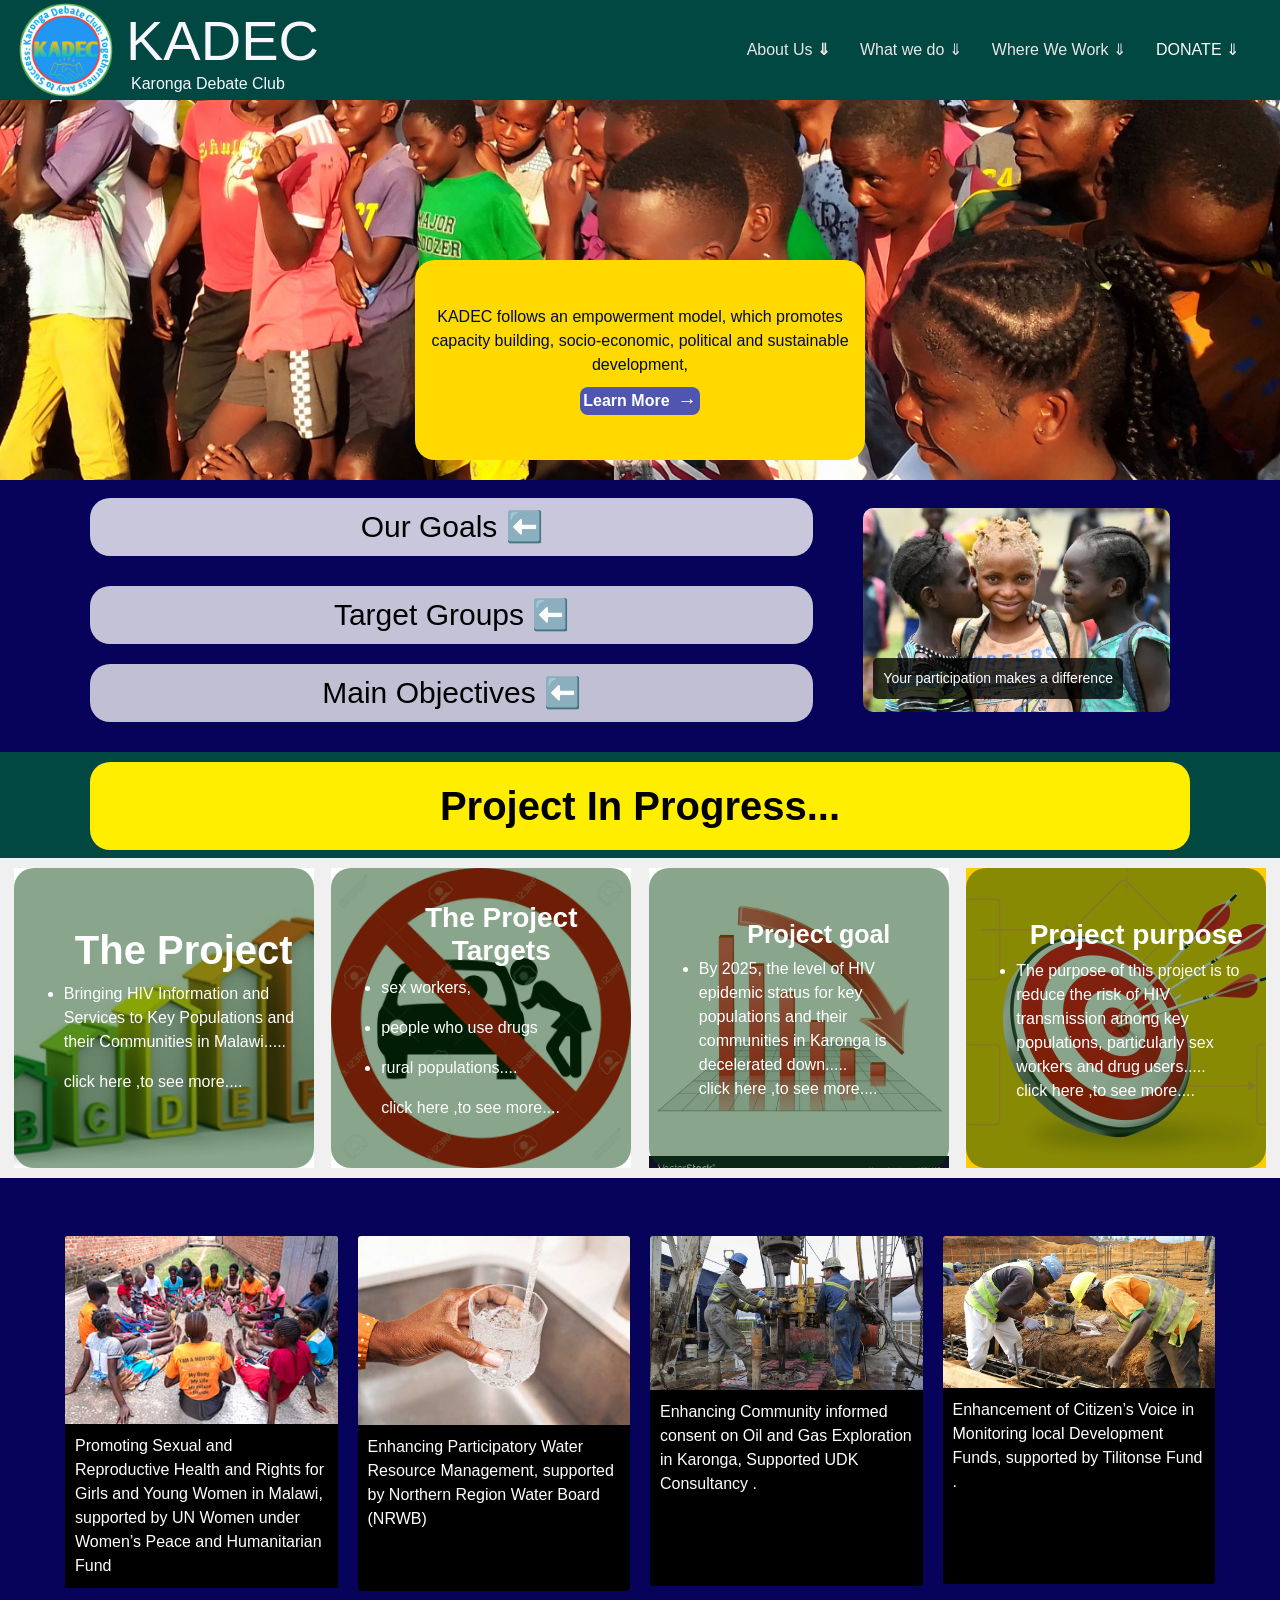
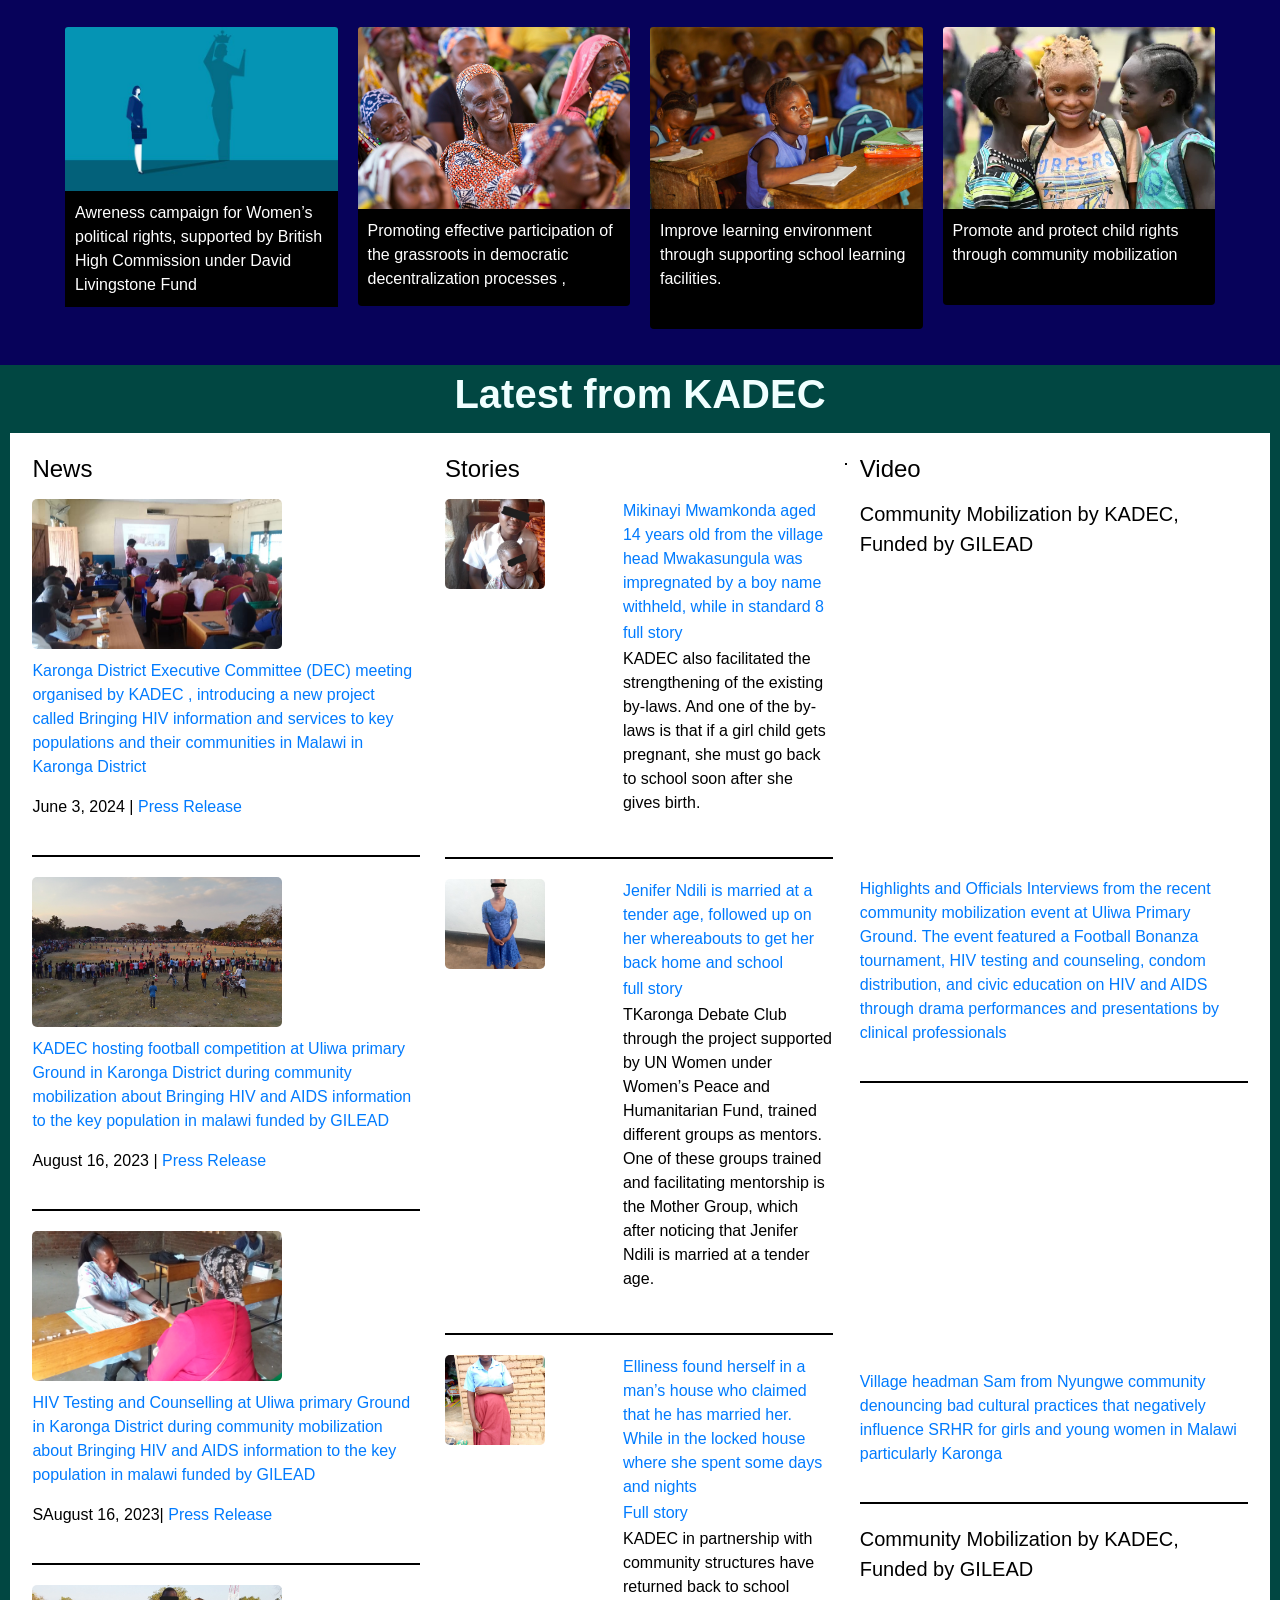
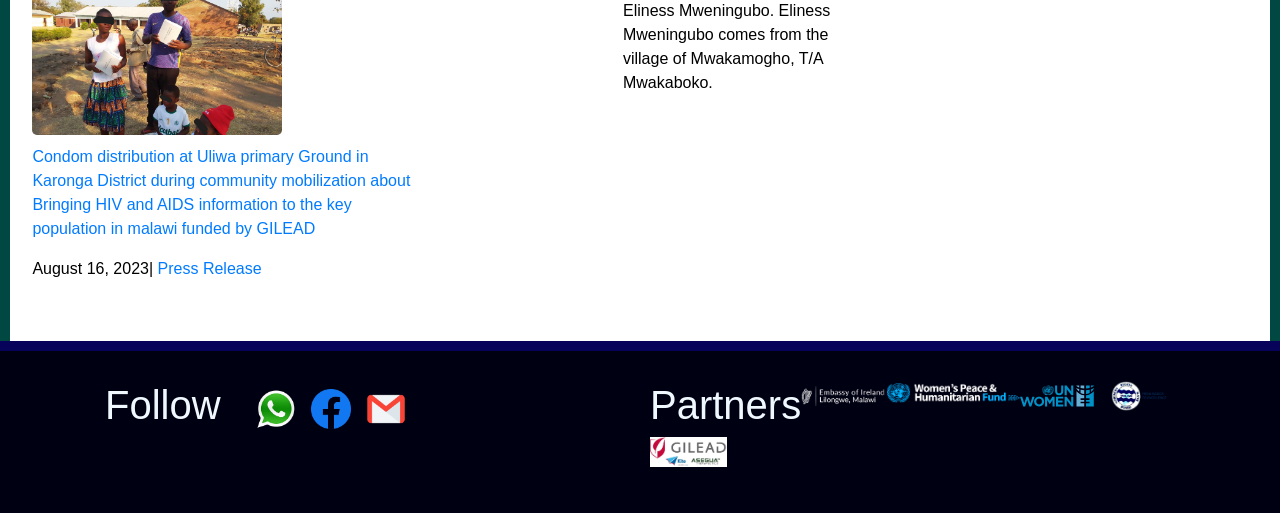
==== commit e6aaac08: "Add files via upload new update from universal techland" ====
--- a/index.html
+++ b/index.html
@@ -1,7 +1,7 @@
 <!DOCTYPE html>
 <html lang="en">
 <head>
-    <!-- Google tag (gtag.js) -->
+        <!-- Google tag (gtag.js) -->
 <script async src="https://www.googletagmanager.com/gtag/js?id=G-4NEK0TJ5LX"></script>
 <script>
   window.dataLayer = window.dataLayer || [];
@@ -16,7 +16,8 @@
     <link rel="stylesheet" href="https://maxcdn.bootstrapcdn.com/bootstrap/4.5.2/css/bootstrap.min.css">
     <link rel="stylesheet" href="https://cdn.jsdelivr.net/npm/swiper@11/swiper-bundle.min.css"/>
     <link rel="stylesheet" href="https://maxcdn.bootstrapcdn.com/bootstrap/4.5.2/css/bootstrap.min.css">
-    
+    <link rel="icon" href="favicon.png" type="image/x-icon">
+
 
     <style>
        
@@ -70,7 +71,7 @@
     top: 70%;
     left: 50%;
     transform: translate(-50%, -50%); /* Center the rectangle */
-    background: rgba(255, 217, 0, 0.575); /* Blue transparent background */
+    background: rgb(255, 217, 0); /* Blue transparent background */
     color: rgb(0, 8, 77);
     display: flex;
     flex-direction: column;
@@ -641,11 +642,25 @@
 
 .text-content {
     flex: 1; 
+    margin-left: 40px;
 }
 
 .text-content p {
     margin: 0 0 2px; 
 }
+/* Default styling for the story paragraph */
+.responsive-text {
+    font-size: 16px; /* Default font size */
+}
+
+/* Media query for screens 768px wide or smaller */
+@media only screen and (max-width: 768px) {
+    .responsive-text {
+        font-size: 14px; /* Adjusted font size for smaller screens */
+        left: 20px;
+    }
+}
+
 
 
     </style>
@@ -1113,7 +1128,11 @@
                     <div class="story">
                         <div class="image-placeholder"><img src="images/mikinayi.jpg" alt="Story Image"></div>
                         <div class="text-content">
-                            <p><a href="#">Mikinayi Mwamkonda aged 14 years old from the village head Mwakasungula was impregnated by a boy name withheld, while in standard 8</a></p>
+                            <p class="responsive-text">
+                                <a href="#">
+                                    Mikinayi Mwamkonda aged 14 years old from the village head Mwakasungula was impregnated by a boy name withheld, while in standard 8
+                                </a>
+                           </p>
                             <p><a href="story01.html">full story</a></p>
                             <p>KADEC also facilitated the strengthening of the existing by-laws. And one of the by-laws is that if a girl child gets pregnant, she must go back to school soon after she gives birth.</p>
                         </div>
@@ -1125,7 +1144,11 @@
                     <div class="story">
                         <div class="image-placeholder"><img src="images/jenifer.jpg" alt="Story Image"></div>
                         <div class="text-content">
-                            <p><a href="#">Jenifer Ndili is married at a tender age, followed up on her whereabouts to get her back home and school</a></p>
+                            <p class="responsive-text">
+                                <a href="#">
+                                    Jenifer Ndili is married at a tender age, followed up on her whereabouts to get her back home and school
+                                </a>
+                            </p>
                             <p><a href="story02.html">full story</a></p>
                             <p>TKaronga Debate Club through the project supported by UN Women under Women’s Peace and Humanitarian Fund, trained different groups as mentors. One of these groups trained and facilitating mentorship is the Mother Group, which after noticing that Jenifer Ndili is married at a tender age.</p>
 
@@ -1134,17 +1157,23 @@
 
                     
                     <hr style="border: 1px solid #000; margin: 20px 0;">
-                
                     <div class="story">
-                        <div class="image-placeholder"><img src="images/Eliness.jpg" alt="Story Image"></div>
+                        <div class="image-placeholder">
+                            <img src="images/Eliness.jpg" alt="Story Image">
+                        </div>
                         <div class="text-content">
-                            <p><a href="#">Elliness found herself in a man’s house who claimed that he has married her. While in the locked house where she spent some days and nights</a></p>
-                            <p><a href="story03.html">full story</a></p>
-                            <p>KADEC in partnership with community structures have returned back to school Eliness Mweningubo. Eliness Mweningubo comes from the village of Mwakamogho, T/A Mwakaboko.</p>
+                            <p class="responsive-text">
+                                <a href="#">
+                                    Elliness found herself in a man’s house who claimed that he has married her. While in the locked house where she spent some days and nights
+                                </a>
+                            </p>
+                            <p><a href="story03.html">Full story</a></p>
+                            <p>
+                                KADEC in partnership with community structures have returned back to school Eliness Mweningubo. Eliness Mweningubo comes from the village of Mwakamogho, T/A Mwakaboko.
+                            </p>
                         </div>
                     </div>
-                
-                
+                    
                 </div>
 
                 
@@ -1156,17 +1185,17 @@
                     <h2>Video</h2>
 
                 
-                    <div class="image-placeholder">Community Mobilization by KADEC, Funded by GILEAD<iframe width="350" height="250p" src="https://www.youtube.com/embed/EqrdvFOLRhU" title="Community Mobilization by KADEC, Funded by GILEAD" frameborder="0" allow="accelerometer; autoplay; clipboard-write; encrypted-media; gyroscope; picture-in-picture; web-share" referrerpolicy="strict-origin-when-cross-origin" allowfullscreen></iframe></div>
+                    <div class="image-placeholder" style="font-size: 20px;">Community Mobilization by KADEC, Funded by GILEAD<iframe width="320" height="300p" src="https://www.youtube.com/embed/EqrdvFOLRhU" title="Community Mobilization by KADEC, Funded by GILEAD" frameborder="0" allow="accelerometer; autoplay; clipboard-write; encrypted-media; gyroscope; picture-in-picture; web-share" referrerpolicy="strict-origin-when-cross-origin" allowfullscreen></iframe></div>
                     <p><a href="#">Highlights and Officials Interviews from the recent community mobilization event at Uliwa Primary Ground. The event featured a Football Bonanza tournament, HIV testing and counseling, condom distribution, and civic education on HIV and AIDS through drama performances and presentations by clinical professionals</a></p>
 
                     <hr style="border: 1px solid #000; margin: 20px 0;">
 
-                    <div class="image-placeholder"><iframe src="https://www.facebook.com/plugins/video.php?height=314&href=https%3A%2F%2Fweb.facebook.com%2F00PA76%2Fvideos%2F910995962838132%2F&show_text=false&width=560&t=0" width="350" height="100" style="border:none;overflow:hidden" scrolling="no" frameborder="0" allowfullscreen="true" allow="autoplay; clipboard-write; encrypted-media; picture-in-picture; web-share" allowFullScreen="true"></iframe></div>
+                    <div class="image-placeholder"><iframe src="https://www.facebook.com/plugins/video.php?height=314&href=https%3A%2F%2Fweb.facebook.com%2F00PA76%2Fvideos%2F910995962838132%2F&show_text=false&width=560&t=0" width="320" height="250" style="border:none;overflow:hidden" scrolling="no" frameborder="0" allowfullscreen="true" allow="autoplay; clipboard-write; encrypted-media; picture-in-picture; web-share" allowFullScreen="true"></iframe></div>
                     <p><a href="#">Village headman Sam from Nyungwe community denouncing bad cultural practices that negatively influence SRHR for girls and young women in Malawi particularly Karonga</a></p>
                     
                     <hr style="border: 1px solid #000; margin: 20px 0;">
 
-                    <div class="image-placeholder">Community Mobilization by KADEC, Funded by GILEAD<iframe width="350" height="250" src="https://www.youtube.com/embed/Igj-5uxR2uE?si=1mWaKnmRKMnhHK8_" title="YouTube video player" frameborder="0" allow="accelerometer; autoplay; clipboard-write; encrypted-media; gyroscope; picture-in-picture; web-share" referrerpolicy="strict-origin-when-cross-origin" allowfullscreen></iframe></div>
+                    <div class="image-placeholder" style="font-size: 20px;">Community Mobilization by KADEC, Funded by GILEAD<iframe width="320" height="300" src="https://www.youtube.com/embed/Igj-5uxR2uE?si=1mWaKnmRKMnhHK8_" title="YouTube video player" frameborder="0" allow="accelerometer; autoplay; clipboard-write; encrypted-media; gyroscope; picture-in-picture; web-share" referrerpolicy="strict-origin-when-cross-origin" allowfullscreen></iframe></div>
                     <p><a href="#"></a></p>
 
 
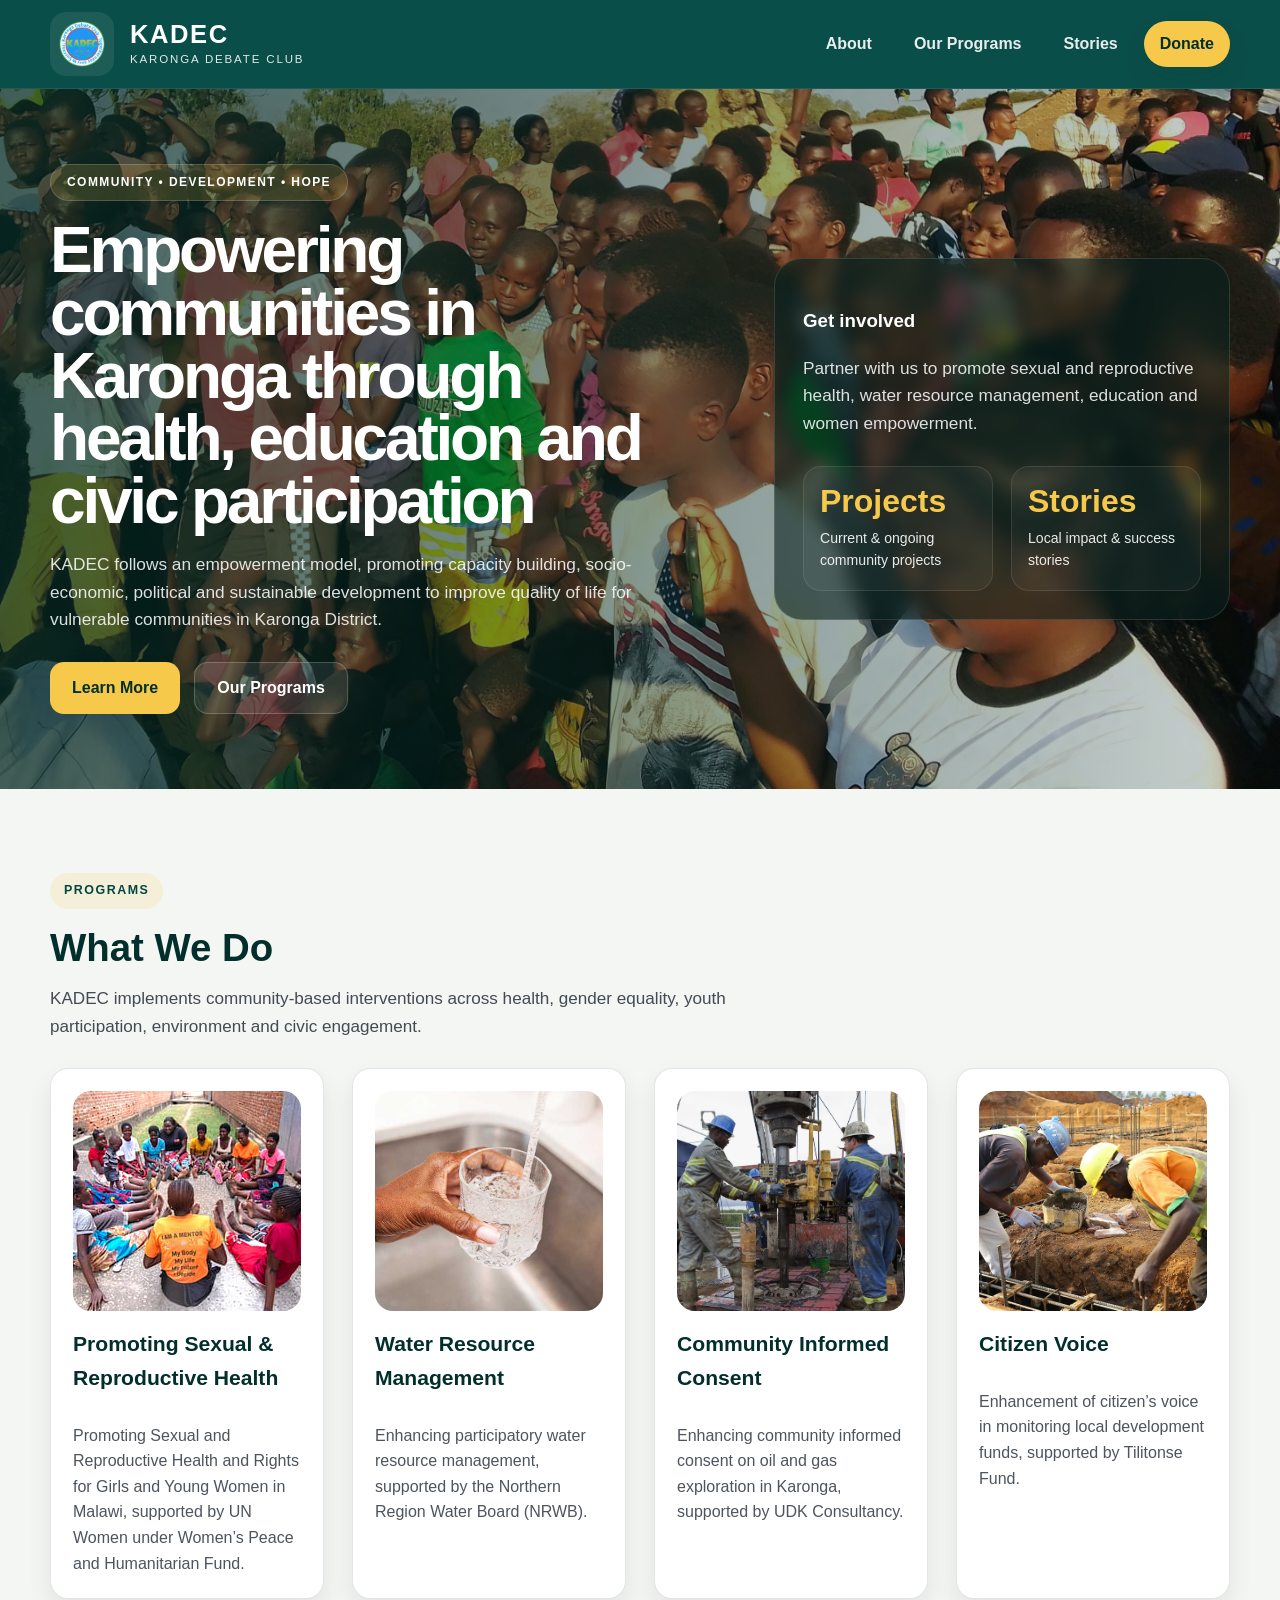
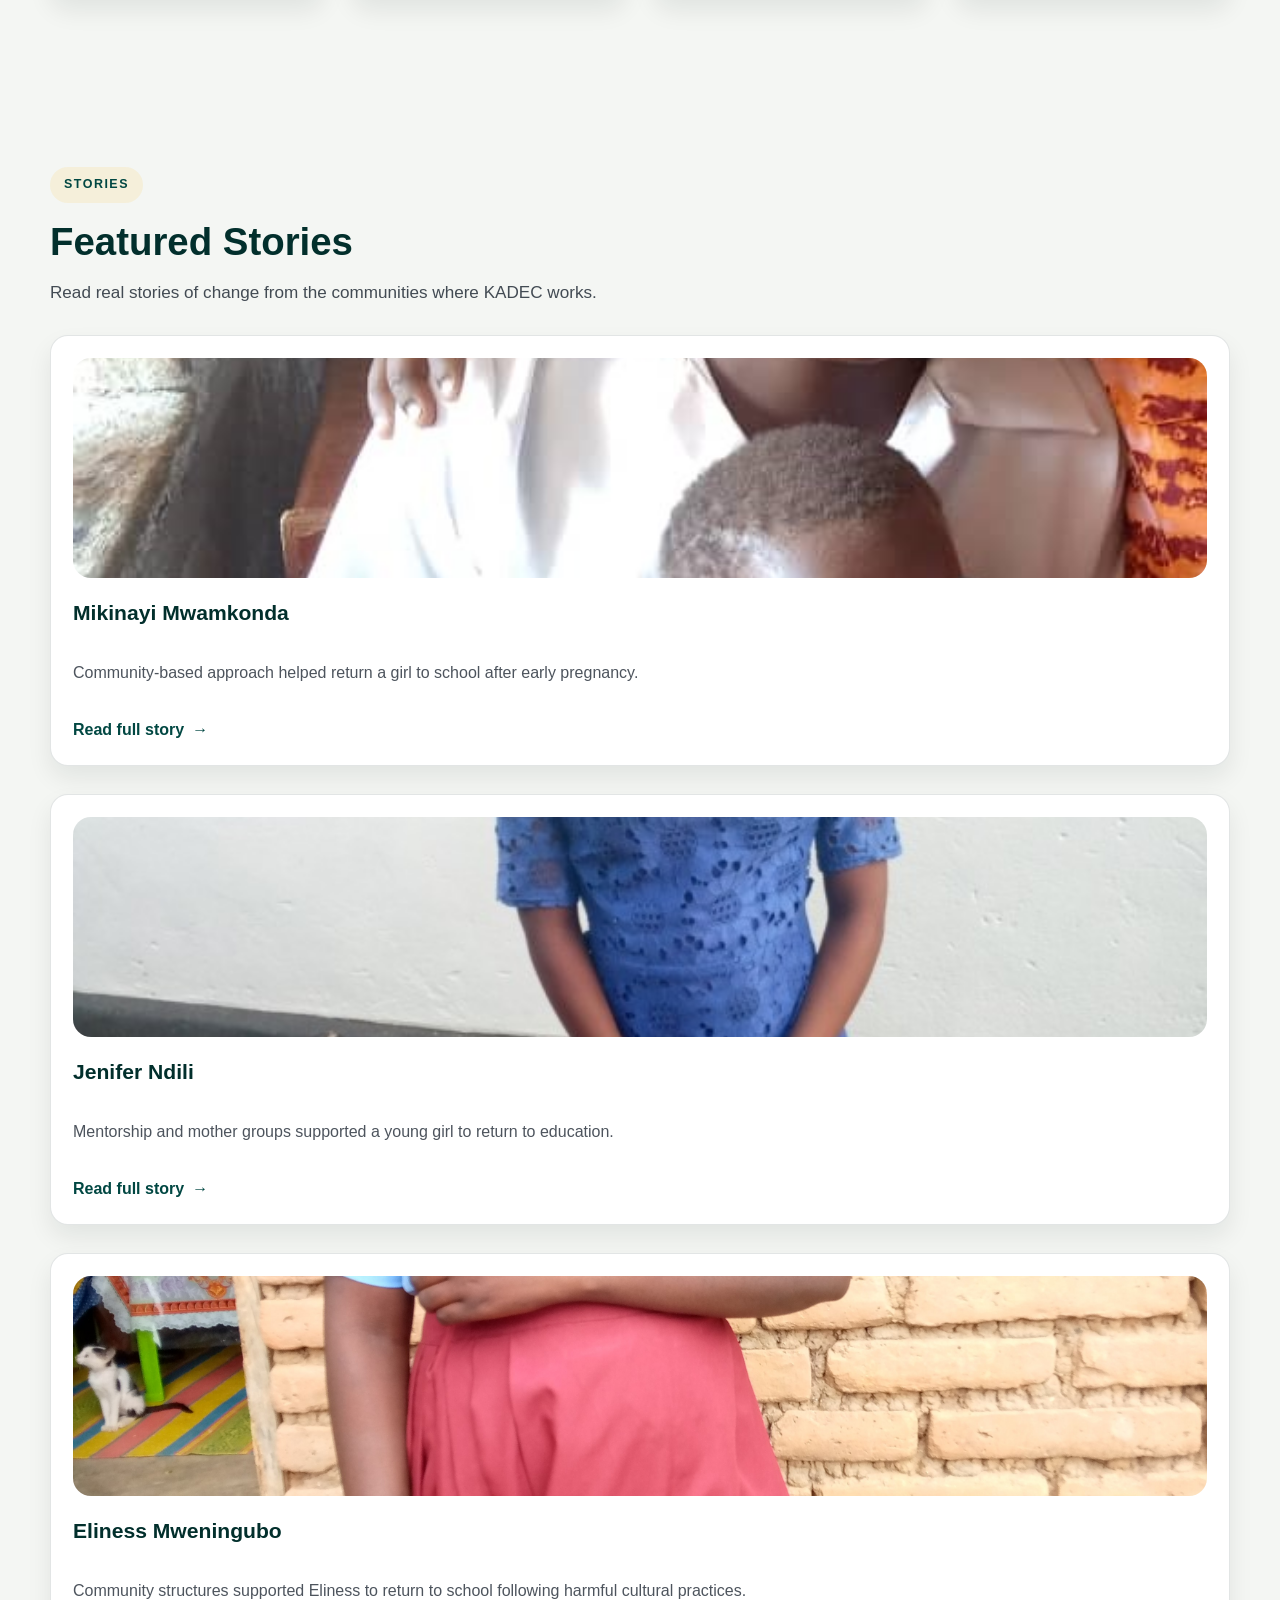
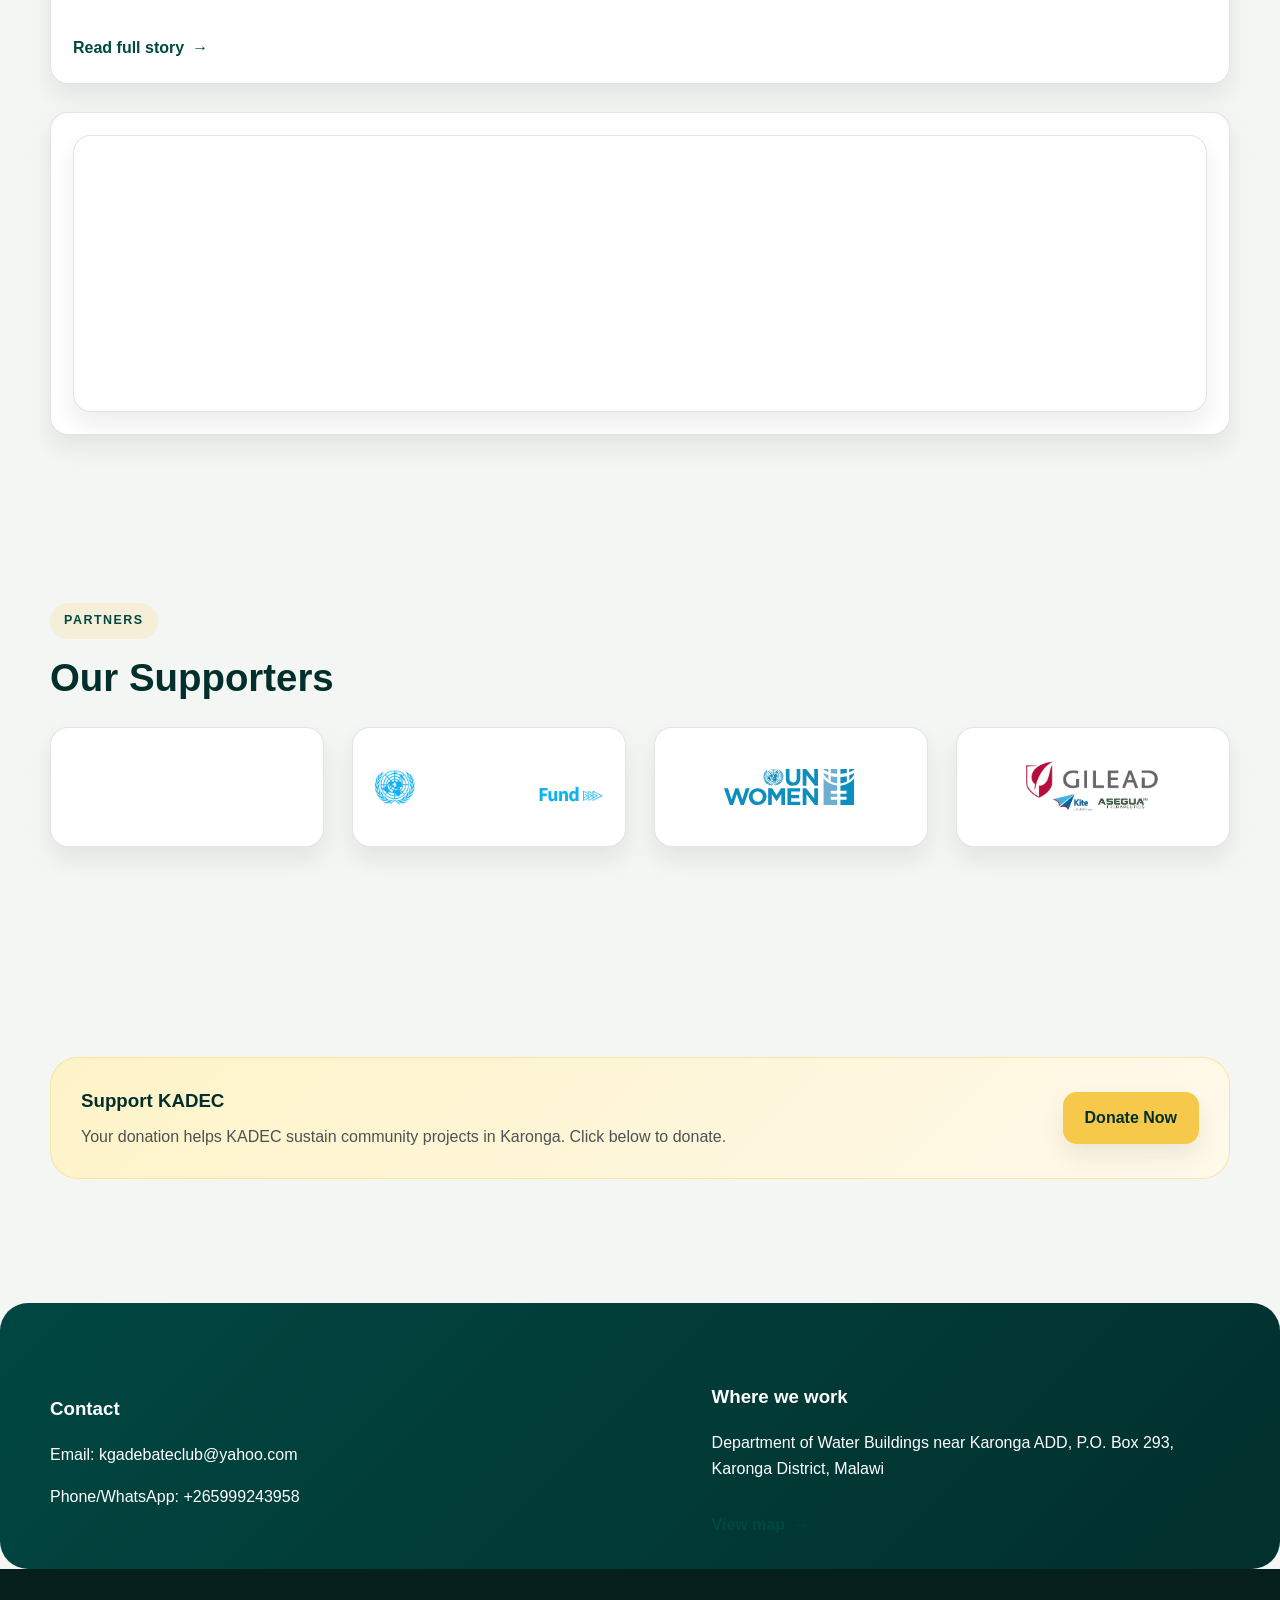
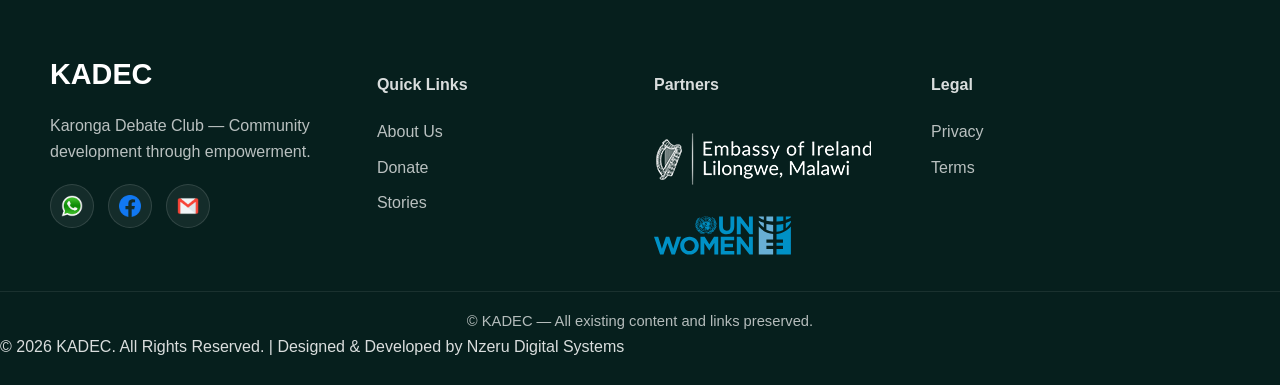
==== commit 0e5ebd87: "Add files via upload" ====
--- a/index.html
+++ b/index.html
@@ -1,1295 +1,228 @@
-<!DOCTYPE html>
+<!doctype html>
 <html lang="en">
 <head>
-        <!-- Google tag (gtag.js) -->
-<script async src="https://www.googletagmanager.com/gtag/js?id=G-4NEK0TJ5LX"></script>
-<script>
-  window.dataLayer = window.dataLayer || [];
-  function gtag(){dataLayer.push(arguments);}
-  gtag('js', new Date());
-
-  gtag('config', 'G-4NEK0TJ5LX');
-</script>
-    <meta charset="UTF-8">
-    <meta name="viewport" content="width=device-width, initial-scale=1.0">
-    <title>Karonga debate club</title>
-    <link rel="stylesheet" href="https://maxcdn.bootstrapcdn.com/bootstrap/4.5.2/css/bootstrap.min.css">
-    <link rel="stylesheet" href="https://cdn.jsdelivr.net/npm/swiper@11/swiper-bundle.min.css"/>
-    <link rel="stylesheet" href="https://maxcdn.bootstrapcdn.com/bootstrap/4.5.2/css/bootstrap.min.css">
-    <link rel="icon" href="favicon.png" type="image/x-icon">
-
-
-    <style>
-       
-        .navbar {
-            background-color: rgb(1, 71, 66);
-        }
-        
-        .container {
-            padding: 20px;
-        }
-        .navbar-brand {
-            display: flex;
-            align-items: center;
-        }
-        .navbar-brand img {
-            height: auto;
-            max-height: 100px; 
-            margin-right: 10px;
-        }
-        .title {
-            justify-content: center;
-            color: rgb(247, 247, 253); 
-        }
-        .title h1,
-        .title h2 {
-            margin: 0;
-            font-size: 3.5rem; 
-        }
-        .title h2 {
-            font-size: 80%;
-            margin-left: 5px;
-        }
-        
-       
-        .swiper {
-    height: 400px !important; /* Default height for small screens */
-    position: relative;
-    overflow: hidden; /* Ensure content doesn't overflow */
-}
-
-.swiper-slide img {
-    width: 100%;
-    height: 100%; /* Make the image fully fit the div */
-    object-fit: cover; /* Ensure the image fits without being cropped */
-}
-
-.centered-rectangle {
-    position: absolute;
-    width: 450px;
-    height: 200px;
-    top: 70%;
-    left: 50%;
-    transform: translate(-50%, -50%); /* Center the rectangle */
-    background: rgb(255, 217, 0); /* Blue transparent background */
-    color: rgb(0, 8, 77);
-    display: flex;
-    flex-direction: column;
-    justify-content: center;
-    align-items: center;
-    text-align: center;
-    padding: 10px; /* Optional padding for the content */
-    box-sizing: border-box; /* Ensures padding doesn't increase size */
-    border-radius: 20px;
-}
-@media  (max-width: 768px) {
-    .centered-rectangle {
-        width: 350px;
-        height: 150px;
-        top: 75%;
-
-    }
-    
-}
-
-.message {
-    margin: 0;
-    font-size: 1rem;
-}
-
-
-
-
-.learn-more {
-    margin-top: 10px;
-    padding: -1px 20px;
-    background-color: rgba(22, 43, 235, 0.753);
-    color: rgb(255, 255, 255);
-    text-decoration: none;
-    border-radius: 8px; /* Rounded square */
-    display: flex;
-    align-items: center;
-    justify-content: center;
-    width: 120px; /* Adjust width as needed */
-    font-weight: bold;
-}
-
-.arrow {
-    margin-left: 8px; /* Space between text and arrow */
-    font-size: 1.2rem;
-}
-
-.learn-more:hover {
-    background-color: lightblue; /* Optional: Hover effect for the link */
-    color: white;
-}
-
-
-
-    /* Media query for medium screens and up */
-    @media (min-width: 768px) {
-        .swiper {
-            height: 400px;
-        }
-    }
-
-    /* Media query for large screens and up */
-    @media (min-width: 992px) {
-        .swiper {
-            height: 500px;
-        }
-    }
-
-
-        .navbar-nav .nav-item a.nav-link:hover {
-        color: rgb(2, 129, 51);
-        text-decoration: underline; 
-    }
-    
-    .navbar-nav .nav-item {
-        margin-right: 20px;
-    }
-    
-   
-    .navbar-nav .nav-link {
-            color: white;
-            transition: background-color 0.3s ease;
-        }
-
-        .navbar-nav .nav-link:hover {
-            background-color: rgba(0, 160, 61, 0.979);
-        }
-        .navbar-nav .nav-item.active a.nav-link:hover {
-        color: rgb(4, 141, 77); 
-    }
-    @media only screen and (max-width: 768px) {
-            
-            .title h1 {
-                font-size: 2.5rem; /
-            }
-            .title h2 {
-                font-size: 70%; 
-            }
-        }
-        
-@media (max-width: 576px) {
-    .partners {
-        align-items: center; 
-    }
-}
-   
-@media (max-width: 576px) {
-    .logo-img {
-        max-width: 65px; 
-    }
-    .logo-text {
-        font-size: 25px !important;
-    }
-    .club-name {
-        font-size: 15px !important; 
-    }
-    
-}
-.navbar {
-        z-index: 999;
-        position: fixed;
-        width: 100%;
-        height: 100px;
-    }
-
-    @media (max-width: 768px) {
-        .navbar {
-            height: 80px; 
-        }
-    }
-
-    .container2 {
-            margin-top: 5px;
-            display: grid;
-            gap: 10px;
-            object-fit: cover;
-            text-align: left;
-            padding-left: 0px;
-
-         
-        }
-        
-    @media (max-width: 768px) {
-        .flip-card {
-            width: 100%;
-        }
-    }
-
-        h1 {
-    text-align: center;
-      }
-
-h1 {
-    text-align: center;
-}
-
-.container2 {
-    display: flex;
-    flex-wrap: wrap;
-    justify-content: center;
-    gap: 10px;
-    overflow: hidden; /* Ensures content doesn't overflow the rounded corners */
-    padding: 10px; /* Optional: Adds padding inside the container */
-    background-color: #f0f0f0; /* Optional: Adds a background color */
-
-}
-/* Default card styling */
-.flip-card {
-  width: 300px; /* Set a default width */
-  height: 300px; /* Set a default height */
-  margin: 0 auto; /* Center the card */
-}
-
-/* Flip card content */
-.flip-card-inner {
-  position: relative;
-  width: 100%;
-  height: 100%;
-  text-align: center;
-  transition: transform 0.6s;
-  transform-style: preserve-3d;
-}
-
-/* Flip card on mobile screens */
-@media screen and (max-width: 768px) {
-  .flip-card {
-    width: 100%; /* Set width to 100% for mobile screens */
-    height: 400px; /* Increase the height on mobile screens */
-  }
-}
-
-
-
-.flip-card-inner {
-    position: relative;
-    width: 100%;
-    height: 100%;
-    text-align: center;
-    transition: transform 0.6s;
-    transform-style: preserve-3d;
-    border-radius: 20px; /* Ensures inner content follows the card's rounded corners */
-}
-
-.flip-card:hover .flip-card-inner {
-    transform: rotateY(180deg);
-}
-
-.flip-card-front, .flip-card-back {
-    position: absolute;
-    width: 100%;
-    height: 100%;
-    -webkit-backface-visibility: hidden;
-    backface-visibility: hidden;
-    border-radius: 20px; /* Ensures front and back follow the card's rounded corners */
-}
-
-.flip-card-front {
-    background-color: #bbb;
-    color: black;
-}
-
-.flip-card-back {
-    background-color: #2980b9;
-    color: white;
-    transform: rotateY(180deg);
-}
-
-.gradient-overlay {
-    background: linear-gradient(to top, rgba(0, 0, 0, 0.7), transparent);
-    position: absolute;
-    bottom: 0;
-    width: 100%;
-    text-align: left;
-    padding: 10px;
-    border-radius: 20px; /* Ensures gradient follows the card's rounded corners */
-}
-
-@media (max-width: 1200px) {
-    h1 {
-        font-size: 32px;
-    }
-}
-
-@media (max-width: 768px) {
-    h1 {
-        font-size: 24px;
-    }
-}
-
-@media (max-width: 480px) {
-    h1 {
-        font-size: 18px;
-    }
-}
-
-    
-
-
-
-        .flip-card-front img {
-            width: 100%;
-            height: 100%;
-            object-fit: cover;
-            position: relative;
-        }
-
-        .gradient-overlay {
-            position: absolute;
-            top: 0;
-            left: 0;
-            width: 100%;
-            height: 100%;
-            background: rgba(4, 63, 9, 0.466);
-            display: flex;
-            align-items: center;
-            justify-content: center;
-            color: white;
-            padding: 10px;
-            box-sizing: border-box;
-        }
-
-        .flip-card-back {
-            background-color: rgb(255, 255, 255);
-            color: rgb(3, 3, 3);
-            transform: rotateY(180deg);
-            display: flex;
-            align-items: center;
-            justify-content: center;
-            font-size: small;
-        }
-
-        .flip-card-back h2 {
-            margin: 0;
-        }
-
-        /* Large screens */
-        @media (min-width: 1200px) {
-            .container2 {
-                grid-template-columns: repeat(4, 1fr);
-            }
-        }
-
-        /* Tablets */
-        @media (min-width: 768px) and (max-width: 1199px) {
-            .container2 {
-                grid-template-columns: repeat(2, 1fr);
-            }
-        }
-
-        /* Mobile devices */
-        @media (max-width: 767px) {
-            .container2 {
-                grid-template-columns: 1fr;
-            }
-        }
-        .latest {
-            background-color: rgb(22, 6, 253);
-            padding: 0px;
-            width: 100%;
-
-            
-        }
-
-        .latest h1 {
-            font-size: 2.5em;
-            text-align: center;
-            margin-bottom: 20px;
-        }
-
-        .card {
-            background-color: aliceblue;
-            border: none;
-        }
-
-        .card-body {
-            background-color: rgb(0, 0, 0);
-            color: white;
-            padding: 10px;
-        }
-
-        .card iframe {
-            width: 100%;
-            height: 200px;
-        }
-
-        .row {
-            display: flex;
-            flex-wrap: wrap;
-        }
-
-        .col-lg-3, .col-md-6, .col-sm-12 {
-            padding: 10px;
-        }
-
-        /* Responsive h1 */
-        @media (max-width: 1199px) {
-            .latest h1 {
-                font-size: 2em;
-            }
-        }
-
-        @media (max-width: 991px) {
-            .latest h1 {
-                font-size: 1.75em;
-            }
-        }
-
-        @media (max-width: 767px) {
-            .latest h1 {
-                font-size: 1.5em;
-            }
-        }
-
-        @media (max-width: 575px) {
-            .latest h1 {
-                font-size: 1.25em;
-            }
-        }
-        @media (max-width: 1199px) {
-            .latest h1 {
-                font-size: 2em;
-            }
-        }
-
-        @media (max-width: 991px) {
-            .container2 h1 {
-                font-size: 1.75em;
-            }
-        }
-
-        @media (max-width: 767px) {
-            .container2 h1 {
-                font-size: 1.5em;
-            }
-        }
-
-        @media (max-width: 575px) {
-            .container2 h1 {
-                font-size: 1.25em;
-            }
-        }
-        
-        .latest h1 {
-            font-size: 2.5em;
-            text-align: center;
-            margin-bottom: 20px;
-            display: flex;
-            flex-wrap: wrap;
-        }
-        h1 {
-    text-align: center;
-}
-
-        .container2 {
-            display: flex;
-            flex-wrap: wrap;
-            justify-content: center;
-            gap: 10px;
-        }
-        .image-container {
-            position: relative;
-            max-width: 100%; 
-            margin: 20px; 
-            margin-top: 40px;
-            
-        }
-
-        .right-image {
-            width: 100%;
-            height: auto;
-            border-radius: 10px; 
-        }
-
-        .text-overlay {
-            position: absolute;
-            top: 150px;
-            left: 10px;
-            background-color: rgba(0, 0, 0, 0.781); 
-            padding: 10px;
-            border-radius: 5px;
-            font-size: 14px;
-            color: rgb(255, 255, 255);
-        }
-
-        .section-container {
-            margin-bottom: 30px; 
-        }
-
-        .btn-link h1 {
-            font-size: 30px;
-            color: black;
-            margin: 0;
-        }
- 
-         
-
-
-        .body01 {
-    font-family: Arial, sans-serif;
-    margin: 0;
-    padding: 0;
-    box-sizing: border-box;
-    background-color: rgb(1, 71, 66)!important;
-    color: rgb(0, 0, 0);
-}
-
-.container01 {
-    display: flex;
-    flex-wrap: wrap;
-    justify-content: space-between;
-    padding: 10px;
-    margin: 10px;
-    background-color: #ffffff;
-}
-
-/* Sections styling */
-.section01 {
-    flex: 1 1 100%;
-    margin: 10px 0;
-    box-shadow: #000;
-}
-
-.section01 h2 {
-    font-size: 1.5em;
-    margin-bottom: 15px;
-    box-shadow: #000;
-}
-
-/* Image Placeholder Styling */
-.image-placeholder {
-    width: 100%;
-    margin-bottom: 10px;
-    box-shadow: #000;
-}
-
-.image-placeholder img, .image-placeholder video {
-    width: 100%;
-    height: auto;
-    object-fit: cover;
-    border-radius: 5px;
-    box-shadow: #000;
-}
-
-/* Responsive Typography */
-p, a {
-    font-size: 1em;
-    line-height: 1.5;
-}
-
-/* Responsive Breakpoints */
-@media (min-width: 768px) {
-    .section01 {
-        flex: 1 1 48%;
-        margin: 1%;
-        box-shadow: #000;
-    }
-
-    .image-placeholder img, .image-placeholder video {
-        height: 100px;
-        box-shadow: #000;
-    }
-
-    p, a {
-        font-size: 1.1em;
-    }
-}
-
-@media (min-width: 1024px) {
-    .section01 {
-        flex: 1 1 30%;
-        margin: 1%;
-        box-shadow: #000;
-    }
-
-    .image-placeholder img, .image-placeholder video {
-        height: 200px;
-        box-shadow: #000;
-    }
-
-    p, a {
-        font-size: 1.0em;
-    }
-}
-.section01 {
-    display: flex;
-    flex-direction: column;
-    box-shadow: #000;
-}
-
-.story {
-    display: flex;
-    align-items: flex-start;
-    margin-bottom: 20px; /* Space between stories */
-}
-
-.image-placeholder {
-    flex: 0 0 auto; /* Prevents the image from growing or shrinking */
-    margin-right: -250px; /* Space between image and text */
-    box-shadow: #000;
-}
-
-.image-placeholder img {
-    height: 90px;
-    width: 100px;
-    object-fit: cover; /* Adjusts image aspect ratio */
-    box-shadow: #000;
-}
-
-.text-content {
-    flex: 1; 
-    margin-left: 40px;
-}
-
-.text-content p {
-    margin: 0 0 2px; 
-}
-/* Default styling for the story paragraph */
-.responsive-text {
-    font-size: 16px; /* Default font size */
-}
-
-/* Media query for screens 768px wide or smaller */
-@media only screen and (max-width: 768px) {
-    .responsive-text {
-        font-size: 14px; /* Adjusted font size for smaller screens */
-        left: 20px;
-    }
-}
-
-
-
-    </style>
+  <!-- Google tag (gtag.js) -->
+  <script async src="https://www.googletagmanager.com/gtag/js?id=G-4NEK0TJ5LX"></script>
+  <script>
+    window.dataLayer = window.dataLayer || [];
+    function gtag(){dataLayer.push(arguments);} 
+    gtag('js', new Date());
+    gtag('config', 'G-4NEK0TJ5LX');
+  </script>
+  <meta charset="utf-8">
+  <meta name="viewport" content="width=device-width, initial-scale=1">
+  <title>Karonga Debate Club (KADEC)</title>
+  <link rel="icon" href="favicon.png" type="image/png">
+  <link rel="stylesheet" href="styles.css">
+  <script defer src="site.js"></script>
 </head>
-<body style="background-color: rgb(7, 2, 90); position: relative; padding-top: 0; margin: 0px;  box-sizing: border-box; font-family: sans-serif; width: 100%;">
-   <header>
-    <nav class="navbar navbar-expand-lg">
-        <a class="navbar-brand" href="#">
-            <img src="images/logo.png" alt="logo" class="img-fluid logo-img"> 
-            <div class="title">
-                <h1 class="logo-text">KADEC</h1> 
-                <h2 class="club-name">Karonga Debate Club</h2> 
-            </div>
-        </a>
-
-        <button class="navbar-toggler" type="button" data-toggle="collapse" data-target="#navbarNav" aria-controls="navbarNav" aria-expanded="false" aria-label="Toggle navigation" style="background-color: blue; border: none;">
-            <img src="images/menu-bar.png" alt="Toggle navigation" style="width: 30px; height: auto;">
-        </button>
-
-        <div class="collapse navbar-collapse" id="navbarNav">
-            <ul class="navbar-nav ml-auto">
-                <li class="nav-item">
-                    <a class="nav-link" href="#" style="color: rgb(238, 230, 230); background-color: rgb(1, 71, 66); padding: 5px; margin: 0px;" data-toggle="modal" data-target="#aboutUsModal" >
-                        About Us <b>⇓</b>
-                    </a>
-                </li>
-                <li class="nav-item">
-                    <a class="nav-link" href="#" style="color: rgb(238, 230, 230); background-color: rgb(1, 71, 66); padding: 5px; margin: 0px;" data-toggle="modal" data-target="#whatWeDoModal">
-                        What we do ⇓
-                    </a>
-                </li>
-                <li class="nav-item">
-                    <a class="nav-link" href="#" style="color: rgb(238, 230, 230); background-color: rgb(1, 71, 66); padding: 5px; margin: 0px;" data-toggle="modal" data-target="#whereWeWorkModal">
-                        Where We Work ⇓
-                    </a>
-                </li>
-                <li class="nav-item active">
-                    <a class="nav-link" href="#" style="color: white; background-color:rgb(1, 71, 66); padding: 5px; margin: 0px;" data-toggle="modal" data-target="#donateModal">
-                        DONATE ⇓
-                    </a>
-                </li>
-            </ul>
+<body>
+
+<header class="site-header">
+  <div class="container">
+    <a class="brand" href="index.html">
+      <img src="images/logo.png" alt="KADEC logo" class="brand-mark">
+      <div class="brand-copy"><h1>KADEC</h1><span>Karonga Debate Club</span></div>
+    </a>
+
+    <button class="nav-toggle" aria-expanded="false" aria-controls="main-navigation" aria-label="Open menu">
+      <span class="hamburger"></span>
+    </button>
+
+    <nav id="main-navigation" class="main-nav" aria-label="Main">
+      <a href="aboutus.html">About</a>
+      <a href="#programs">Our Programs</a>
+      <a href="#stories">Stories</a>
+      <a href="DONATE.html" class="nav-cta">Donate</a>
+    </nav>
+  </div>
+</header>
+
+<section class="hero" aria-label="Hero">
+  <div class="container">
+    <div class="hero-copy">
+      <span class="hero-kicker">Community • Development • Hope</span>
+      <h2>Empowering communities in Karonga through health, education and civic participation</h2>
+      <p class="lead">KADEC follows an empowerment model, promoting capacity building, socio-economic, political and sustainable development to improve quality of life for vulnerable communities in Karonga District.</p>
+      <div class="button-row">
+        <a class="button" href="aboutus.html">Learn More</a>
+        <a class="button-secondary" href="#programs">Our Programs</a>
+      </div>
+    </div>
+
+    <aside class="hero-panel">
+      <h3>Get involved</h3>
+      <p>Partner with us to promote sexual and reproductive health, water resource management, education and women empowerment.</p>
+      <div class="panel-stat">
+        <div class="metric"><strong>Projects</strong><span>Current &amp; ongoing community projects</span></div>
+        <div class="metric"><strong>Stories</strong><span>Local impact &amp; success stories</span></div>
+      </div>
+    </aside>
+  </div>
+</section>
+
+<section id="programs" class="section">
+  <div class="container">
+    <div class="section-label">Programs</div>
+    <h2 class="section-heading">What We Do</h2>
+    <p class="lead">KADEC implements community-based interventions across health, gender equality, youth participation, environment and civic engagement.</p>
+
+    <div class="program-grid">
+      <article class="program-card">
+        <img src="images/HIV.jpg" alt="SRHR program">
+        <h3>Promoting Sexual &amp; Reproductive Health</h3>
+        <p>Promoting Sexual and Reproductive Health and Rights for Girls and Young Women in Malawi, supported by UN Women under Women’s Peace and Humanitarian Fund.</p>
+      </article>
+
+      <article class="program-card">
+        <img src="images/water.jpg" alt="Water management">
+        <h3>Water Resource Management</h3>
+        <p>Enhancing participatory water resource management, supported by the Northern Region Water Board (NRWB).</p>
+      </article>
+
+      <article class="program-card">
+        <img src="images/oil.jpg" alt="Community consent">
+        <h3>Community Informed Consent</h3>
+        <p>Enhancing community informed consent on oil and gas exploration in Karonga, supported by UDK Consultancy.</p>
+      </article>
+
+      <article class="program-card">
+        <img src="images/tilitonse.jpg" alt="Tilitonse">
+        <h3>Citizen Voice</h3>
+        <p>Enhancement of citizen’s voice in monitoring local development funds, supported by Tilitonse Fund.</p>
+      </article>
+    </div>
+  </div>
+</section>
+
+<section id="stories" class="section">
+  <div class="container">
+    <div class="section-label">Stories</div>
+    <h2 class="section-heading">Featured Stories</h2>
+    <p class="lead">Read real stories of change from the communities where KADEC works.</p>
+
+    <div class="story-grid">
+      <article class="story-card">
+        <img src="images/mikinayi.jpg" alt="Mikinayi">
+        <h3>Mikinayi Mwamkonda</h3>
+        <p>Community-based approach helped return a girl to school after early pregnancy.</p>
+        <a class="read-more" href="story01.html">Read full story</a>
+      </article>
+
+      <article class="story-card">
+        <img src="images/jenifer.jpg" alt="Jenifer">
+        <h3>Jenifer Ndili</h3>
+        <p>Mentorship and mother groups supported a young girl to return to education.</p>
+        <a class="read-more" href="story02.html">Read full story</a>
+      </article>
+
+      <article class="story-card">
+        <img src="images/Eliness.jpg" alt="Eliness">
+        <h3>Eliness Mweningubo</h3>
+        <p>Community structures supported Eliness to return to school following harmful cultural practices.</p>
+        <a class="read-more" href="story03.html">Read full story</a>
+      </article>
+
+      <article class="story-card">
+        <div class="media-card">
+          <iframe src="https://www.youtube.com/embed/EqrdvFOLRhU" title="Community Mobilization video" allowfullscreen></iframe>
         </div>
-    </nav>
-</header>
-    
-    
-
-
-
-<div class="modal fade" id="aboutUsModal" tabindex="-1" role="dialog" aria-labelledby="aboutUsModalLabel" aria-hidden="true">
-    <div class="modal-dialog modal-lg" role="document">
-        <div class="modal-content">
-            <div class="modal-header">
-                <h5 class="modal-title" id="aboutUsModalLabel">About Us</h5>
-                <button type="button" class="close" data-dismiss="modal" aria-label="Close">
-                    <span aria-hidden="true">&times;</span>
-                </button>
-            </div>
-            <div class="modal-body">
-                <p>Karonga Debate Club (KADEC) second concept was conceived in 2018 and, after consultation with key stakeholders in Karonga District.  The Organisation was then established in 2004 as Youth Organisation that will support national development across Malawi. In 2015 KADEC became a local non-governmental organisation. KADEC follows an empowerment model, which promotes capacity building, socio-economic, political and sustainable development, with the goal to facilitating access to equal opportunities and citizen engagement in social, civic, economic and political life. KADEC later registered its membership to different networks such as Malawi-Scotland Partnership, Youth Act Alliance and Karonga Civil Society Organizations Network. </p>
-            </div>
-            <div class="modal-footer">
-                <button type="button" class="btn btn-secondary" data-dismiss="modal">Close</button>
-            </div>
-        </div>
-    </div>
+      </article>
+    </div>
+  </div>
+</section>
+
+<section class="section">
+  <div class="container">
+    <div class="section-label">Partners</div>
+    <h2 class="section-heading">Our Supporters</h2>
+    <div class="partner-grid">
+      <div class="partner-card"><img src="images/ireland.png" alt="Ireland"></div>
+      <div class="partner-card"><img src="images/women-peace.png" alt="UN Women"></div>
+      <div class="partner-card"><img src="images/un.svg" alt="UN"></div>
+      <div class="partner-card"><img src="images/gilead.jpg" alt="Gilead"></div>
+    </div>
+  </div>
+</section>
+
+<section class="section">
+  <div class="container">
+    <div class="support-band">
+      <div>
+        <h3>Support KADEC</h3>
+        <p>Your donation helps KADEC sustain community projects in Karonga. Click below to donate.</p>
+      </div>
+      <div>
+        <a class="button" href="DONATE.html">Donate Now</a>
+      </div>
+    </div>
+  </div>
+</section>
+
+<section class="section contact-band">
+  <div class="container contact-grid">
+    <div>
+      <h3>Contact</h3>
+      <p>Email: kgadebateclub@yahoo.com</p>
+      <p>Phone/WhatsApp: +265999243958</p>
+    </div>
+    <div>
+      <h3>Where we work</h3>
+      <p>Department of Water Buildings near Karonga ADD, P.O. Box 293, Karonga District, Malawi</p>
+      <a class="read-more" href="#where">View map</a>
+    </div>
+  </div>
+</section>
+
+<footer class="site-footer">
+  <div class="container footer-grid">
+    <div class="footer-brand">
+      <h3>KADEC</h3>
+      <p>Karonga Debate Club — Community development through empowerment.</p>
+      <div class="social-row">
+        <a href="https://wa.me/+265999243958"><img src="images/whatsapp.png" alt="WhatsApp"></a>
+        <a href="https://web.facebook.com/photo/?fbid=395678869419159&set=a.395678839419162&__tn__=%3C"><img src="images/facebook.png" alt="Facebook"></a>
+        <a href="mailto:kgadebateclub@yahoo.com ?subject=Subject%20Here&body=Body%20Text%20Here"><img src="images/yahoo.png" alt="Email"></a>
+      </div>
+    </div>
+
+    <div class="footer-col">
+      <h4>Quick Links</h4>
+      <ul>
+        <li><a href="aboutus.html">About Us</a></li>
+        <li><a href="DONATE.html">Donate</a></li>
+        <li><a href="story01.html">Stories</a></li>
+      </ul>
+    </div>
+
+    <div class="footer-col">
+      <h4>Partners</h4>
+      <ul>
+        <li><img src="images/ireland.png" alt="Ireland"></li>
+        <li><img src="images/un.svg" alt="UN"></li>
+      </ul>
+    </div>
+
+    <div class="footer-col">
+      <h4>Legal</h4>
+      <ul>
+        <li><a href="#">Privacy</a></li>
+        <li><a href="#">Terms</a></li>
+      </ul>
+    </div>
+  </div>
+  <div class="copyline">&copy; KADEC — All existing content and links preserved.</div>
+  <div class="developer-credit">© 2026 KADEC. All Rights Reserved. | Designed &amp; Developed by <span class="dev-name">Nzeru Digital Systems</span></div>
+</footer>
+
+<!-- Modals preserved from original site -->
+<div style="display:none">
+  <div id="aboutModalContent">
+    <!-- kept in separate page aboutus.html -->
+  </div>
 </div>
 
-
-<div class="modal fade" id="whatWeDoModal" tabindex="-1" role="dialog" aria-labelledby="whatWeDoModalLabel" aria-hidden="true">
-    <div class="modal-dialog modal-lg" role="document">
-        <div class="modal-content">
-            <div class="modal-header">
-                <h5 class="modal-title" id="whatWeDoModalLabel">What we do </h5>
-                <button type="button" class="close" data-dismiss="modal" aria-label="Close">
-                    <span aria-hidden="true">&times;</span>
-                </button>
-            </div>
-            <div class="modal-body">
-                <p> <ul>
-                    <li><p>Governance and Rule of Law.</p></li>
-                    <li><p>Human Rights</p></li>
-                    <li><p>Gender Equality and Women Empowerment</p></li>
-                    <li><p>Health</p></li>
-                    <li><p>Economic Development</p></li>
-                    <li><p>Youth Participation</p></li>
-                    <li><p>Environment Conversation</p></li>
-                    <li><p>Inclusive Education</p></li>
-                    
-                </ul></p>
-            </div>
-            <div class="modal-footer">
-                <button type="button" class="btn btn-secondary" data-dismiss="modal">Close</button>
-            </div>
-        </div>
-    </div>
-</div>
-
-
-<div class="modal fade" id="whereWeWorkModal" tabindex="-1" role="dialog" aria-labelledby="whereWeWorkModalLabel" aria-hidden="true">
-    <div class="modal-dialog modal-lg" role="document">
-        <div class="modal-content">
-            <div class="modal-header">
-                <h5 class="modal-title" id="whereWeWorkModalLabel">Where We Work</h5>
-                <button type="button" class="close" data-dismiss="modal" aria-label="Close">
-                    <span aria-hidden="true">&times;</span>
-                </button>
-            </div>
-            <div class="modal-body">
-                <p>Department of Water Buildings near Karonga ADD, P.O. Box 293, Karonga District, Malawi    </p>
-                <iframe src="https://www.google.com/maps/embed?pb=!1m10!1m8!1m3!1d383.1464805295126!2d33.92765374202199!3d-9.93646153526741!3m2!1i1024!2i768!4f13.1!5e1!3m2!1sen!2smw!4v1712728204879!5m2!1sen!2smw" width="600" height="450" style="border:0; align-items: center;" allowfullscreen="" loading="lazy" referrerpolicy="no-referrer-when-downgrade"></iframe>            </div>
-            <div class="modal-footer">
-                <button type="button" class="btn btn-secondary" data-dismiss="modal">Close</button>
-            </div>
-        </div>
-    </div>
-</div>
-
-
-<div class="modal fade" id="donateModal" tabindex="-1" role="dialog" aria-labelledby="donateModalLabel" aria-hidden="true">
-    <div class="modal-dialog modal-lg" role="document">
-        <div class="modal-content">
-            <div class="modal-header">
-                <h5 class="modal-title" id="donateModalLabel">Donate</h5>
-                <button type="button" class="close" data-dismiss="modal" aria-label="Close">
-                    <span aria-hidden="true">&times;</span>
-                </button>
-            </div>
-            <div class="modal-body">
-                <li class="nav-item">
-                        <a class="nav-link" href="DONATE.html">PLEASE CLICK TO DONATE</a>
-                    </li>
-            </div>
-            <div class="modal-footer">
-                <button type="button" class="btn btn-secondary" data-dismiss="modal">Close</button>
-            </div>
-        </div>
-    </div>
-</div>
- 
-<div class="swiper" style="margin: 0; padding: 0; width: 100%; top: 80px;">
-    <div class="swiper-wrapper">
-        <div class="swiper-slide">
-            <img src="images/homepicture.jpg" alt="Picture">
-            <div class="centered-rectangle">
-                <p class="message">KADEC follows an empowerment model, which promotes capacity building, socio-economic, political and sustainable development,</p>
-                <a href="aboutus.html" class="learn-more">
-                    Learn More 
-                    <span class="arrow">→</span>
-                </a>
-            </div>
-        </div>
-    </div>
-</div>
-
-
-
-<!--<div class="swiper" style="margin: 0;padding: 0;width: 100%; top: 80px;">
-    <div class="swiper-wrapper">
-        
-        <div class="swiper-slide"><img src="images/Homepict.jpg"></div>
-
-        <div class="swiper-slide"><img src="images/solar.jpg"></div>
-        <div class="swiper-slide"><img src="images/pic (13).jpg"></div>
-        <div class="swiper-slide"><img src="images/school.jpg"></div>
-        <div class="swiper-slide"><img src="images/pic (16).jpg"></div>
-        <div class="swiper-slide"><img src="images/pic (17).jpg"></div> 
-
-    </div>-->
-    
-    <div class="swiper-pagination"></div>
-    
-    <div class="swiper-button-prev"></div>
-    <div class="swiper-button-next"></div>
-</div>
-
-    <div class="container mt-5">
-        <div class="row"> 
-            <!-- Sections Column -->
-            <div class="col-lg-8 col-md-12">
-                <div class="section-container">
-                    <div class="down-container" style="margin: -40px; margin-top: 10px; padding: 0; height: fit-content; color: gold;">
-                        <h1>
-                            <button class="btn btn-link" type="button" data-toggle="collapse" data-target="#objectivesCollapse1" aria-expanded="false" aria-controls="objectivesCollapse1" style="background-color: rgba(255, 255, 255, 0.781); width: 90%; border-radius: 20px; margin: 20px; padding: 10px;">
-                                <h1>Our Goals ⬅️ </h1>
-                            </button>
-                        </h1>
-                        <div class="collapse" id="objectivesCollapse1" style="margin: 20px; padding: 15px;">
-                            <p>The Karonga Debate Club (KADEC) endeavors to contribute to the enhancement of vulnerable communities' living standards through multifaceted approaches. Our goal is to work in a holistic manner, empowering the most vulnerable populations to actively engage in public life, thus striving towards a comprehensive improvement in their quality of life. Through community mobilization, capacity building, advocacy efforts, and the strengthening of grassroots institutions, KADEC aims to create sustainable change and foster resilience within the communities we serve.</p>
-                        </div>
-                    </div>
-                </div>
-
-                <div class="section-container">
-                    <div class="down-container" style="margin: -40px; padding: 50; height: fit-content; color: gold;">
-                        <h1>
-                            <button class="btn btn-link" type="button" data-toggle="collapse" data-target="#objectivesCollapse2" aria-expanded="false" aria-controls="objectivesCollapse2" style="background-color: rgba(255, 255, 255, 0.76); width: 90%; border-radius: 20px; margin: 20px; padding: 10px;">
-                                <h1>Target Groups ⬅️  </h1>
-                            </button>
-                        </h1>
-                        <div class="collapse" id="objectivesCollapse2" style="margin: 20px; padding: 15px;">
-                            <p>KADEC basically works mainly for the poorest of the poor in the rural areas of the province. Its target groups include in the poor and disadvantaged rural communities with emphasis on the most vulnerable men, women and children, youth, the elderly, people living with disabilities and orphans in Malawi who are still living in miserable conditions and deprived of very basic necessities of life that. For achieving its goal and objective, KADEC target groups also include health workers, paramedics and other staff related to health issues, teachers, students, environmentalists and stakeholders in the field of health, education and environment.</p>
-                        </div>
-                    </div>
-                </div>
-
-                <div class="section-container">
-                    <div class="down-container" style="margin: -40px; padding: -30px; height: fit-content; color: gold;">
-                        <h1>
-                            <button class="btn btn-link" type="button" data-toggle="collapse" data-target="#objectivesCollapse3" aria-expanded="false" aria-controls="objectivesCollapse3" style="background-color: rgba(248, 248, 248, 0.774); width: 90%; border-radius: 20px; margin: 10px; padding: 10px;">
-                                <h1>Main Objectives ⬅️</h1>
-                            </button>
-                        </h1>
-                        <div class="collapse" id="objectivesCollapse3">
-                            <ul style="margin-left: 10px; padding-left: 20px;">
-                                <li>*To promote community participation in environmental conservation</li>
-                                <li>*Improve the health conditions of communities through elimination of health hazards in the environment that lead to untimely death among adults and children.</li>
-                                <li>*Improve learning environment through supporting school learning facilities.</li>
-                                <li>*Promote and safeguard human rights through civic education and community mobilization.</li>
-                                <li>*Promote gender equality and the empowerment of women and girls.</li>
-                                <li>*Create an enabling environment for youth participation in all spheres of life at all levels.</li>
-                                <li>*Enhance social and economic development and improved quality of life for the poor and disadvantaged rural communities with emphasis on women and children, youth, the elderly, the disabled persons and orphans.</li>
-                                <li>*Promote and protect child rights through community mobilization.</li>
-                              
-                            </ul>
-                        </div>
-                    </div>
-                </div>
-            </div>
-            
- 
-            <div class="col-lg-4 d-none d-lg-block">
-                <div class="image-container">
-                    <img src="images/children.webp" alt="Image" class="right-image">
-                    <div class="text-overlay">Your participation makes a difference</div>
-                </div>
-            </div>
-        </div>
-    </div>
-
-<div class="project" style="padding: 0px; margin: 0px; color: rgb(0, 0, 0); background-color: rgb(1, 71, 66);; overflow: hidden ;">
-   
-    <h1 style="color: rgb(0, 0, 0); background-color: #ffee00; margin-left: 90px;margin-top: 10px; margin-right: 90px; padding: 20px; border-radius: 20px;"><b>Project In Progress...</b></h1>
-    <div class="container2">
-        <div class="flip-card">
-            <div class="flip-card-inner">
-                <div class="flip-card-front">
-                    <img src="images/ongoing.jpg" alt="Image 1">
-                    <div class="gradient-overlay">
-                        <ul>
-                            <h1><b>The Project</b></h1>
-                            <li><p>Bringing HIV Information and Services to Key Populations and their Communities in Malawi..... </p></li>
-                            click here ,to see more....
-                        </ul>
-                    </div>
-                </div>
-                <div class="flip-card-back">
-                    <ul style="font-size: 15px;">
-                        <li>Karonga Debate Club (KADEC) will be implementing a project entitled “Bringing HIV Information and Services to Key Populations and their Communities in Malawi”.</li>
-                        <li>The project will be implemented in Karonga District, with four health facilities that include Chilumba, Lwezga, Iponga and Ngana.</li>
-                        <li>Starting from 31st January 2024- 31st January 2025 (12 months)</li>
-                        <li>With funding from Gilead Sciences Inc.-USA</li>
-                    </ul>
-                </div>
-            </div>
-        </div>
-        <div class="flip-card">
-            <div class="flip-card-inner">
-                <div class="flip-card-front">
-                    <img src="images/sex.jpg" alt="Image 2">
-                    <div class="gradient-overlay">
-                        <ul>
-                            <h1 style="font-size: 28px;"><b>The Project Targets</b></h1>
-                            <li><p>sex workers, </p></li>
-                            <li><p>people who use drugs  </p></li>
-                            <li><p>rural populations....  </p></li>
-                            click here ,to see more....   
-                        </ul>  
-                       
-                    </div>
-                </div>
-                <div class="flip-card-back">
-                    <p style="font-size: 22px;">The Project targets sex workers, people who use drugs and the rural populations from Mponela, Mwandovie and Mwakhwawa villages in TA Wasambo, and Mwakaboko and Mwandanbo villages in TA Mwakaboko.</p>
-                </div>
-            </div>
-        </div>
-        <div class="flip-card">
-            <div class="flip-card-inner">
-                <div class="flip-card-front">
-                    <img src="images/ourgoal.jpg" style="object-fit: cover;" alt="Image 3">
-                    <div class="gradient-overlay">
-                        <ul>
-                            <h1 style="font-size: 25px;"><b>Project goal </b></h1>
-                            <li>By 2025, the level of HIV epidemic status for key populations and their communities in Karonga is decelerated down.....</li>
-                            click here ,to see more....
-                        </ul>
-                        
-                    </div>
-                </div>
-                <div class="flip-card-back">
-                    <p style="font-size: 20px;">By 2025, the level of HIV epidemic status for key populations and their communities in Karonga is decelerated down through improved knowledge to make informed decisions about their health and improved access to HIV information and services.</p>
-                    
-                </div>
-            </div>
-        </div>
-        <div class="flip-card">
-            <div class="flip-card-inner">
-                <div class="flip-card-front">
-                    <img src="images/purpose.webp" style="object-fit: cover;" alt="Image 4" >
-                    <div class="gradient-overlay">
-                        <ul>
-                            <h1 style="font-size: 28px;"><b>Project purpose</b></h1>
-                            <li>The purpose of this project is to reduce the risk of HIV transmission among key populations, particularly sex workers and drug users.....</li>
-                             click here ,to see more....
-                        </ul>
-                       
-                    </div>
-                </div>
-                <div class="flip-card-back">
-                    <p style="font-size: 22px;">The purpose of this project is to reduce the risk of HIV transmission among key populations, particularly sex workers and drug users including those living with HIV, through increased HIV information and improved access to HIV services.</p>
-                  
-                </div>
-            </div>
-        </div>
-    </div>
-</div>
-
-<!--<div class="project" style="padding: 10px; margin: 5px; color: rgb(0, 0, 0); background-color: rgba(58, 245, 11, 0); overflow: hidden ;border-radius: 5px;">
-    <h1 style="color: white;"><b>other activites taking place</b></h1>
-    <div class="container2" style="border-radius: 10px;background-color: #9fd8ff;">
-        <div class="col-lg-3 col-md-6 col-sm-12 mb-3">
-            <div class="card" style="background-color: aliceblue;">
-                <img src="images/trees.jpg" class="card-img-top" alt="..." style="border-radius: 30px; height: 300px;">
-              
-            </div>  
-        </div>
-        <div class="col-lg-3 col-md-6 col-sm-12 mb-3">
-            <div class="card" style="background-color: rgb(255, 255, 255);">
-                <img src="images/banana.jpg" class="card-img-top" alt="..." style="height:300px; border-radius: 30px;">
-                
-            </div>  
-        </div>
-        <div class="col-lg-3 col-md-6 col-sm-12 mb-3">
-            <div class="card" style="background-color: rgb(235, 235, 235);">
-                <img src="images/planting.jpg" class="card-img-top" alt="..." style="height: 300px; border-radius: 30px;">
-               
-            </div>  
-        </div>
-        <p class="card-text" style="font-size: large;">Chinsebe river bank protection at Zindi through plating of trees and bananas</p>
-        </div>
-    </div>-->
-</div>
-<div class="container mt-5" style="margin-top: 0; padding: 0;">
-    <div class="row">
-      <div class="col-lg-3 col-md-6 col-sm-12 mb-3">
-            <div class="card" style="background-color: aliceblue;">
-                <img src="images/HIV.jpg" class="card-img-top" alt="...">
-                <div class="card-body" style="background-color: rgb(0, 0, 0); color: white;">
-                    <p class="card-text">Promoting Sexual and Reproductive Health and Rights for Girls and Young Women in Malawi, supported by UN Women under Women’s Peace and Humanitarian Fund</p>
-                </div>
-            </div>  
-        </div>
-        <div class="col-lg-3 col-md-6 col-sm-12 mb-3">
-            <div class="card" style="background-color: rgb(0, 0, 0);">
-                <img src="images/water.jpg" class="card-img-top" alt="...">
-                <div class="card-body" style="background-color: rgb(0, 0, 0); color: white; margin-bottom: 50px; ">
-                    <p class="card-text">Enhancing Participatory Water Resource Management, supported by Northern Region Water Board (NRWB)</p>
-                </div>
-            </div>  
-        </div>
-        <div class="col-lg-3 col-md-6 col-sm-12 mb-3">
-            <div class="card" style="background-color: rgb(0, 0, 0);">
-                <img src="images/oil.jpg" class="card-img-top" alt="...">
-                <div class="card-body" style="background-color: rgb(0, 0, 0); color: white; margin-bottom: 80px;" >
-                    <p class="card-text">Enhancing Community informed consent on Oil and Gas Exploration in Karonga, Supported UDK Consultancy .</p>
-                </div>
-            </div>  
-        </div>
-        <div class="col-lg-3 col-md-6 col-sm-12 mb-3">
-            <div class="card" style="background-color: rgb(0, 0, 0);">
-                <img src="images/tilitonse.jpg" class="card-img-top" alt="...">
-                <div class="card-body" style="background-color:rgb(0, 0, 0); color: rgb(255, 255, 255); margin-bottom: 80px;">
-                    <p class="card-text"> Enhancement of Citizen’s Voice in Monitoring local Development Funds, supported by Tilitonse Fund .</p>
-                </div>
-            </div>  
-        </div>
-        <div class="col-lg-3 col-md-6 col-sm-12 mb-3">
-            <div class="card" style="background-color: rgb(0, 0, 0);">
-                <img src="images/women.jpg" class="card-img-top" alt="...">
-                <div class="card-body" style="background-color: rgb(0, 0, 0); color: white;">
-                    <p class="card-text"> Awreness campaign for Women’s political rights, supported by British High Commission under David Livingstone Fund   </p>
-                </div>
-            </div>  
-        </div>
-        <div class="col-lg-3 col-md-6 col-sm-12 mb-3">
-            <div class="card" style="background-color: rgb(0, 0, 0);">
-                <img src="images/participation.jpg" class="card-img-top" alt="...">
-                <div class="card-body" style="background-color: rgb(0, 0, 0); color: white; margin-bottom: 5px;">
-                    <p class="card-text"> Promoting effective participation of the grassroots in democratic decentralization processes  ,</p>
-                </div>
-            </div>  
-        </div>
-        <div class="col-lg-3 col-md-6 col-sm-12 mb-3">
-            <div class="card" style="background-color: rgb(0, 0, 0);">
-                <img src="images/classroom.jpg" class="card-img-top" alt="...">
-                <div class="card-body" style="background-color: rgb(0, 0, 0); color: white; margin-bottom: 28px;">
-                    <p class="card-text">Improve learning environment through supporting school learning facilities.</p>
-                </div>
-            </div>  
-        </div>
-        <div class="col-lg-3 col-md-6 col-sm-12 mb-3">
-            <div class="card" style="background-color: rgb(0, 0, 0);">
-                <img src="images/children.webp" class="card-img-top" alt="...">
-                <div class="card-body" style="background-color: rgb(0, 0, 0); color: white; margin-bottom: 28px;">
-                    <p class="card-text">Promote and protect child rights through community mobilization</p>
-                </div>
-            </div>  
-        </div>
-
-    
-    </div>
-</div>
-
-        
-    </div>
-</div>
-
-    
-
-        <div class="body01">
-            <h1 style="margin: 10px ; padding: 5px; color: azure;"><b>Latest from KADEC</b></h1>
-            <div class="container01">
-                <div class="section01 news">
-                    <h2>News</h2>
-
-                    <div class="image-placeholder"> <img src="images/hivmeeting.jpg" alt="" style="height: 150px; width: 250px;"></div>
-                    <p><a href="#">Karonga District Executive Committee (DEC) meeting organised by KADEC , introducing a new project called Bringing HIV information and services to key populations and their communities in Malawi in Karonga District</a></p>
-                    <p>June 3, 2024 | <a href="#">Press Release</a></p>
-
-                    <hr style="border: 1px solid #000; margin: 20px 0;">
-
-                    
-                    <div class="image-placeholder"> <img src="images/footballhosting.jpg" alt="" style="height: 150px; width: 250px;"></div>
-                    <p><a href="#">KADEC hosting football competition at Uliwa primary Ground in Karonga District during community mobilization about Bringing HIV and AIDS information to the  key population in malawi funded by GILEAD  </a></p>
-                    <p>August 16, 2023 | <a href="#">Press Release</a></p>
-                    
-                    <hr style="border: 1px solid #000; margin: 20px 0;">
-
-                    <div class="image-placeholder"> <img src="images/hivtesting.jpg" alt="" style="height: 150px; width: 250px;"></div>
-                    <p><a href="#">HIV Testing and Counselling  at Uliwa primary Ground in Karonga District during community mobilization about Bringing HIV and AIDS information to the  key population in malawi funded by GILEAD </a></p>
-                    <p>SAugust 16, 2023| <a href="#">Press Release</a></p>
-
-                    
-                    <hr style="border: 1px solid #000; margin: 20px 0;">
-
-                    <div class="image-placeholder"> <img src="images/condoms.jpg" alt="" style="height: 150px; width: 250px;"></div>
-                    <p><a href="#">Condom distribution at Uliwa primary Ground in Karonga District during community mobilization about Bringing HIV and AIDS information to the  key population in malawi funded by GILEAD</a></p>
-                    <p>August 16, 2023| <a href="#">Press Release</a></p>
-                </div>
-
-                <div class="section01 stories">
-                    <h2>Stories</h2>
-                
-                    <div class="story">
-                        <div class="image-placeholder"><img src="images/mikinayi.jpg" alt="Story Image"></div>
-                        <div class="text-content">
-                            <p class="responsive-text">
-                                <a href="#">
-                                    Mikinayi Mwamkonda aged 14 years old from the village head Mwakasungula was impregnated by a boy name withheld, while in standard 8
-                                </a>
-                           </p>
-                            <p><a href="story01.html">full story</a></p>
-                            <p>KADEC also facilitated the strengthening of the existing by-laws. And one of the by-laws is that if a girl child gets pregnant, she must go back to school soon after she gives birth.</p>
-                        </div>
-                    </div>
-
-                    
-                    <hr style="border: 1px solid #000; margin: 20px 0;">
-                
-                    <div class="story">
-                        <div class="image-placeholder"><img src="images/jenifer.jpg" alt="Story Image"></div>
-                        <div class="text-content">
-                            <p class="responsive-text">
-                                <a href="#">
-                                    Jenifer Ndili is married at a tender age, followed up on her whereabouts to get her back home and school
-                                </a>
-                            </p>
-                            <p><a href="story02.html">full story</a></p>
-                            <p>TKaronga Debate Club through the project supported by UN Women under Women’s Peace and Humanitarian Fund, trained different groups as mentors. One of these groups trained and facilitating mentorship is the Mother Group, which after noticing that Jenifer Ndili is married at a tender age.</p>
-
-                        </div>
-                    </div>
-
-                    
-                    <hr style="border: 1px solid #000; margin: 20px 0;">
-                    <div class="story">
-                        <div class="image-placeholder">
-                            <img src="images/Eliness.jpg" alt="Story Image">
-                        </div>
-                        <div class="text-content">
-                            <p class="responsive-text">
-                                <a href="#">
-                                    Elliness found herself in a man’s house who claimed that he has married her. While in the locked house where she spent some days and nights
-                                </a>
-                            </p>
-                            <p><a href="story03.html">Full story</a></p>
-                            <p>
-                                KADEC in partnership with community structures have returned back to school Eliness Mweningubo. Eliness Mweningubo comes from the village of Mwakamogho, T/A Mwakaboko.
-                            </p>
-                        </div>
-                    </div>
-                    
-                </div>
-
-                
-                <hr style="border: 1px solid #000; margin: 20px 0;">
-                
-                
-                
-                <div class="section01 video">
-                    <h2>Video</h2>
-
-                
-                    <div class="image-placeholder" style="font-size: 20px;">Community Mobilization by KADEC, Funded by GILEAD<iframe width="320" height="300p" src="https://www.youtube.com/embed/EqrdvFOLRhU" title="Community Mobilization by KADEC, Funded by GILEAD" frameborder="0" allow="accelerometer; autoplay; clipboard-write; encrypted-media; gyroscope; picture-in-picture; web-share" referrerpolicy="strict-origin-when-cross-origin" allowfullscreen></iframe></div>
-                    <p><a href="#">Highlights and Officials Interviews from the recent community mobilization event at Uliwa Primary Ground. The event featured a Football Bonanza tournament, HIV testing and counseling, condom distribution, and civic education on HIV and AIDS through drama performances and presentations by clinical professionals</a></p>
-
-                    <hr style="border: 1px solid #000; margin: 20px 0;">
-
-                    <div class="image-placeholder"><iframe src="https://www.facebook.com/plugins/video.php?height=314&href=https%3A%2F%2Fweb.facebook.com%2F00PA76%2Fvideos%2F910995962838132%2F&show_text=false&width=560&t=0" width="320" height="250" style="border:none;overflow:hidden" scrolling="no" frameborder="0" allowfullscreen="true" allow="autoplay; clipboard-write; encrypted-media; picture-in-picture; web-share" allowFullScreen="true"></iframe></div>
-                    <p><a href="#">Village headman Sam from Nyungwe community denouncing bad cultural practices that negatively influence SRHR for girls and young women in Malawi particularly Karonga</a></p>
-                    
-                    <hr style="border: 1px solid #000; margin: 20px 0;">
-
-                    <div class="image-placeholder" style="font-size: 20px;">Community Mobilization by KADEC, Funded by GILEAD<iframe width="320" height="300" src="https://www.youtube.com/embed/Igj-5uxR2uE?si=1mWaKnmRKMnhHK8_" title="YouTube video player" frameborder="0" allow="accelerometer; autoplay; clipboard-write; encrypted-media; gyroscope; picture-in-picture; web-share" referrerpolicy="strict-origin-when-cross-origin" allowfullscreen></iframe></div>
-                    <p><a href="#"></a></p>
-
-
-                </div>
-            </div>
-        </div>
-
-
-    
-
-<footer>
-    <nav class="footer-bar" style="background-color: rgb(0, 0, 19);">
-        <div class="container">
-            <div class="row">
-                <div class="col-lg-6 col-md-6 col-sm-12 mb-3" style="text-align: right;">
-                    <ul class="navbar-nav" style="display: flex; flex-direction: row; list-style: none; padding: 0;">
-                        <li class="nav-item" style="margin-left: 20px;">
-                          
-                                <h1 style="color: aliceblue;">Follow</h1>
-                    
-                        </li>
-                        <li class="-item" style="margin-left: 15px;">
-                            <a class="nav-link" href="https://wa.me/+265999243958" style="color:transparent; height: 50px;">
-                               <img src="images/whatsapp.png" style="height: 40px;"> 
-                            </a>
-                        </li>
-                        <li class="item" style="margin-left: 15px;">
-                            <a class="nav-link" href="https://web.facebook.com/photo/?fbid=395678869419159&set=a.395678839419162&__tn__=%3C" style="color: transparent;">
-                                <img src="images/facebook.png" style="height: 40px"> 
-                            </a>
-                        </li>
-                        <li class="item" style="margin-left: 15px;">
-                            <a class="nav-link" href="mailto:kgadebateclub@yahoo.com ?subject=Subject%20Here&body=Body%20Text%20Here" style="color: transparent;">
-                            <img src="images/yahoo.png" style="height: 40px;"> 
-                            </a>
-                        </li>
-                       
-                    </ul>
-                </div>
-        
-                <div class="col-lg-6 col-md-6 col-sm-12 mb-3">
-                    <div class="partners" style="display: flex; flex-direction: column;">
-                        <div style="display: flex; flex-wrap: wrap;">
-                            <h1 style="color:aliceblue; font-size: 40px;">Partners</h1>
-                            <div style="margin-right: 2px;">
-                                <img src="images/ireland.png" style="max-height: 30px;">
-                            </div>
-                            <div slot="margin-right 10px;">
-                                <img src="images/women-peace.png" style="max-height: 20px;">
-                            </div>
-                            
-                            <div style="margin-right: 15px;">
-                                <img src="images/un.svg" style="max-height: 30px;">
-                            </div>
-                           
-                            <div style="margin-right: 15px;">
-                                <img src="images/waterbaord.png" style="max-height: 30px;">
-                            </div>
-                            <div style="margin-right: 15px;">
-                                <img src="images/gilead.jpg" style="max-height: 30px;">
-                            </div>
-                        </div>
-                    </div>
-                </div>
-            </div>
-            
-        </div>
-    </nav>
-</footer>
-
-
-
 <script src="https://cdn.jsdelivr.net/npm/swiper@11/swiper-bundle.min.js"></script>
-<script src="https://cdnjs.cloudflare.com/ajax/libs/popper.js/1.16.0/umd/popper.min.js"></script>
-<script src="https://maxcdn.bootstrapcdn.com/bootstrap/4.5.2/js/bootstrap.min.js"></script>
-<script>
-    const swiper = new Swiper('.swiper', {
-        autoplay: {
-            delay: 3000,
-        },
-        loop: true,
-        pagination: {
-            el: '.swiper-pagination',
-            clickable: true,
-        },
-        navigation: {
-            nextEl: '.swiper-button-next',
-            prevEl: '.swiper-button-prev',
-        },
-    });
-</script>
-
-
-
 <script src="https://code.jquery.com/jquery-3.5.1.slim.min.js"></script>
 <script src="https://cdn.jsdelivr.net/npm/bootstrap@4.5.2/dist/js/bootstrap.bundle.min.js"></script>
 </body>
--- a/styles.css
+++ b/styles.css
@@ -0,0 +1,875 @@
+:root {
+  --kadec-forest: #014742;
+  --kadec-forest-deep: #022f2c;
+  --kadec-gold: #f6c94a;
+  --kadec-gold-soft: #fff1bc;
+  --kadec-sand: #f4f6f3;
+  --kadec-slate: #1b2a2f;
+  --kadec-ink: #1b2430;
+  --kadec-white: #ffffff;
+  --kadec-border: rgba(19, 41, 40, 0.12);
+  --kadec-shadow: 0 24px 60px rgba(3, 27, 22, 0.12);
+  --kadec-shadow-soft: 0 12px 24px rgba(3, 27, 22, 0.08);
+  --radius-lg: 28px;
+  --radius-md: 18px;
+  --radius-sm: 12px;
+}
+
+* {
+  box-sizing: border-box;
+}
+
+html {
+  scroll-behavior: smooth;
+}
+
+body {
+  margin: 0;
+  font-family: Inter, "Segoe UI", Arial, sans-serif;
+  background: var(--kadec-sand);
+  color: var(--kadec-ink);
+  line-height: 1.6;
+}
+
+a {
+  color: inherit;
+  text-decoration: none;
+}
+
+img {
+  max-width: 100%;
+  display: block;
+}
+
+button,
+input,
+textarea,
+select {
+  font: inherit;
+}
+
+.container {
+  width: min(1180px, calc(100% - 32px));
+  margin: 0 auto;
+}
+
+.section {
+  padding: 84px 0;
+}
+
+.section-label {
+  display: inline-flex;
+  align-items: center;
+  gap: 8px;
+  margin: 0 0 18px;
+  padding: 8px 14px;
+  border-radius: 999px;
+  background: rgba(246, 201, 74, 0.15);
+  color: var(--kadec-forest);
+  font-size: 0.78rem;
+  letter-spacing: 0.12em;
+  text-transform: uppercase;
+  font-weight: 700;
+}
+
+.section-heading {
+  margin: 0 0 16px;
+  font-size: clamp(2rem, 3vw, 3rem);
+  line-height: 1.1;
+  color: var(--kadec-forest-deep);
+}
+
+.lead {
+  max-width: 700px;
+  margin: 0;
+  color: rgba(27, 36, 48, 0.82);
+  font-size: 1.07rem;
+}
+
+.site-header {
+  position: sticky;
+  top: 0;
+  z-index: 20;
+  background: rgba(1, 71, 66, 0.96);
+  backdrop-filter: blur(12px);
+  border-bottom: 1px solid rgba(255, 255, 255, 0.08);
+}
+
+.site-header .container {
+  display: flex;
+  align-items: center;
+  justify-content: space-between;
+  min-height: 88px;
+  gap: 24px;
+}
+
+.brand {
+  display: inline-flex;
+  align-items: center;
+  gap: 16px;
+  color: var(--kadec-white);
+}
+
+.brand-mark {
+  width: 64px;
+  height: 64px;
+  object-fit: cover;
+  border-radius: 16px;
+  background: rgba(255,255,255,0.08);
+  padding: 8px;
+}
+
+.brand-copy {
+  line-height: 1;
+}
+
+.brand-copy h1 {
+  margin: 0;
+  font-size: clamp(1.5rem, 2vw, 2.2rem);
+  letter-spacing: 0.06em;
+}
+
+.brand-copy span {
+  display: block;
+  margin-top: 6px;
+  font-size: 0.72rem;
+  letter-spacing: 0.16em;
+  text-transform: uppercase;
+  opacity: 0.88;
+}
+
+.main-nav {
+  display: flex;
+  flex-wrap: wrap;
+  align-items: center;
+  gap: 10px;
+}
+
+/* Mobile nav toggle button */
+.nav-toggle{
+  display: none;
+  background: transparent;
+  border: 0;
+  width: 48px;
+  height: 48px;
+  align-items: center;
+  justify-content: center;
+  cursor: pointer;
+}
+.nav-toggle .hamburger{
+  display: block;
+  width: 22px;
+  height: 2px;
+  background: white;
+  position: relative;
+}
+.nav-toggle .hamburger::before,
+.nav-toggle .hamburger::after{
+  content: '';
+  position: absolute;
+  left: 0;
+  width: 22px;
+  height: 2px;
+  background: white;
+}
+.nav-toggle .hamburger::before{ top: -7px; }
+.nav-toggle .hamburger::after{ top: 7px; }
+
+.main-nav a {
+  padding: 10px 16px;
+  border-radius: 999px;
+  color: rgba(255,255,255,0.9);
+  font-weight: 600;
+  transition: transform 0.2s ease, background 0.2s ease;
+}
+
+.main-nav a:hover,
+.main-nav a:focus-visible {
+  background: rgba(246, 201, 74, 0.12);
+  transform: translateY(-1px);
+}
+
+.main-nav .nav-cta {
+  background: var(--kadec-gold);
+  color: var(--kadec-forest-deep);
+  box-shadow: var(--kadec-shadow-soft);
+}
+
+.hero {
+  position: relative;
+  min-height: 700px;
+  display: flex;
+  align-items: center;
+  background: linear-gradient(90deg, rgba(1, 40, 35, 0.75), rgba(1, 40, 35, 0.2)), url('images/homepicture.jpg') center/cover no-repeat;
+}
+
+.hero .container {
+  position: relative;
+  z-index: 1;
+  display: grid;
+  grid-template-columns: 1.2fr 0.8fr;
+  gap: 40px;
+  align-items: center;
+}
+
+.hero-copy {
+  max-width: 660px;
+  color: var(--kadec-white);
+}
+
+.hero-kicker {
+  display: inline-block;
+  margin-bottom: 18px;
+  padding: 8px 16px;
+  border-radius: 999px;
+  background: rgba(246, 201, 74, 0.16);
+  border: 1px solid rgba(255,255,255,0.16);
+  font-size: 0.75rem;
+  letter-spacing: 0.12em;
+  text-transform: uppercase;
+  font-weight: 700;
+}
+
+.hero h2 {
+  margin: 0 0 18px;
+  font-size: clamp(2.8rem, 5vw, 5rem);
+  line-height: 0.98;
+  letter-spacing: -0.05em;
+}
+
+.hero p {
+  margin: 0 0 28px;
+  max-width: 620px;
+  color: rgba(255,255,255,0.86);
+  font-size: 1.08rem;
+}
+
+.button-row {
+  display: flex;
+  flex-wrap: wrap;
+  gap: 14px;
+}
+
+.button,
+.button-secondary {
+  display: inline-flex;
+  align-items: center;
+  justify-content: center;
+  gap: 10px;
+  min-height: 52px;
+  padding: 0 22px;
+  border-radius: 14px;
+  font-weight: 700;
+  transition: transform 0.2s ease, box-shadow 0.2s ease;
+}
+
+.button {
+  background: var(--kadec-gold);
+  color: var(--kadec-forest-deep);
+  box-shadow: var(--kadec-shadow-soft);
+}
+
+.button-secondary {
+  background: rgba(255,255,255,0.08);
+  border: 1px solid rgba(255,255,255,0.2);
+  color: var(--kadec-white);
+}
+
+.button:hover,
+.button-secondary:hover,
+.button:focus-visible,
+.button-secondary:focus-visible {
+  transform: translateY(-2px);
+}
+
+.hero-panel {
+  background: rgba(10, 34, 30, 0.6);
+  border: 1px solid rgba(255,255,255,0.12);
+  border-radius: var(--radius-lg);
+  padding: 28px;
+  backdrop-filter: blur(8px);
+  color: var(--kadec-white);
+}
+
+.panel-stat {
+  display: grid;
+  grid-template-columns: repeat(2, minmax(0,1fr));
+  gap: 18px;
+  margin-top: 22px;
+}
+
+.panel-stat .metric {
+  background: rgba(255,255,255,0.04);
+  border: 1px solid rgba(255,255,255,0.1);
+  border-radius: var(--radius-md);
+  padding: 18px 16px;
+}
+
+.metric strong {
+  display: block;
+  font-size: 2rem;
+  color: var(--kadec-gold);
+  line-height: 1;
+}
+
+.metric span {
+  display: block;
+  margin-top: 10px;
+  font-size: 0.88rem;
+  opacity: 0.9;
+}
+
+.mission-grid,
+.feature-grid,
+.story-grid,
+.logo-grid,
+.program-grid,
+.contact-grid,
+.footer-grid,
+.stat-grid,
+.team-grid,
+.partner-grid {
+  display: grid;
+  gap: 28px;
+  margin-top: 28px;
+}
+
+.mission-grid,
+.feature-grid,
+.stat-grid,
+.team-grid,
+.partner-grid,
+.program-grid {
+  grid-template-columns: repeat(4, minmax(0, 1fr));
+}
+
+.stat-grid {
+  grid-template-columns: repeat(4, minmax(0, 1fr));
+}
+
+.value-card,
+.info-card,
+.program-card,
+.story-card,
+.team-card,
+.partner-card,
+.contact-card,
+.media-card {
+  background: var(--kadec-white);
+  border-radius: var(--radius-md);
+  border: 1px solid var(--kadec-border);
+  box-shadow: var(--kadec-shadow-soft);
+  overflow: hidden;
+}
+
+.value-card,
+.info-card,
+.program-card,
+.story-card,
+.team-card,
+.partner-card,
+.contact-card {
+  padding: 22px;
+}
+
+.value-card .icon,
+.info-card .icon {
+  width: 52px;
+  height: 52px;
+  display: grid;
+  place-items: center;
+  border-radius: 14px;
+  background: rgba(1, 71, 66, 0.08);
+  color: var(--kadec-forest);
+  font-size: 1.5rem;
+  margin-bottom: 18px;
+}
+
+.value-card h3,
+.info-card h3,
+.program-card h3,
+.story-card h3,
+.team-card h3,
+.contact-card h3 {
+  margin: 0 0 12px;
+  font-size: 1.32rem;
+  color: var(--kadec-forest-deep);
+}
+
+.value-card p,
+.info-card p,
+.program-card p,
+.story-card p,
+.team-card p,
+.contact-card p,
+.partner-card p,
+.card-copy,
+.card-body p {
+  margin: 0;
+  color: rgba(27, 36, 48, 0.78);
+}
+
+.two-column {
+  display: grid;
+  grid-template-columns: 1.05fr 0.95fr;
+  gap: 38px;
+  align-items: center;
+}
+
+.about-visual img,
+.feature-image img {
+  width: 100%;
+  height: 100%;
+  min-height: 420px;
+  border-radius: var(--radius-lg);
+  object-fit: cover;
+  box-shadow: var(--kadec-shadow);
+}
+
+.check-list {
+  margin: 22px 0 0;
+  padding: 0;
+  list-style: none;
+  display: grid;
+  gap: 12px;
+}
+
+.check-list li {
+  display: flex;
+  align-items: flex-start;
+  gap: 12px;
+  color: rgba(27, 36, 48, 0.82);
+}
+
+.check-list li::before {
+  content: "✓";
+  display: inline-flex;
+  align-items: center;
+  justify-content: center;
+  width: 24px;
+  height: 24px;
+  border-radius: 999px;
+  background: rgba(1, 71, 66, 0.1);
+  color: var(--kadec-forest);
+  font-weight: 900;
+  flex-shrink: 0;
+}
+
+.program-card {
+  display: flex;
+  flex-direction: column;
+  gap: 16px;
+  min-height: 100%;
+}
+
+.program-card img {
+  width: 100%;
+  height: 220px;
+  object-fit: cover;
+  border-radius: var(--radius-md);
+}
+
+.story-card {
+  display: flex;
+  flex-direction: column;
+  gap: 18px;
+  min-height: 100%;
+}
+
+.story-card img {
+  width: 100%;
+  height: 220px;
+  object-fit: cover;
+  border-radius: var(--radius-md);
+}
+
+.story-card .meta {
+  display: flex;
+  align-items: center;
+  justify-content: space-between;
+  gap: 8px;
+  color: rgba(27, 36, 48, 0.7);
+  font-size: 0.78rem;
+  font-weight: 700;
+  letter-spacing: 0.04em;
+  text-transform: uppercase;
+}
+
+.story-link,
+.read-more {
+  display: inline-flex;
+  align-items: center;
+  gap: 8px;
+  color: var(--kadec-forest);
+  font-weight: 700;
+  margin-top: 14px;
+}
+
+.story-link::after,
+.read-more::after {
+  content: "→";
+}
+
+.media-strip {
+  margin-top: 30px;
+  display: grid;
+  grid-template-columns: repeat(3, minmax(0, 1fr));
+  gap: 24px;
+}
+
+.media-card {
+  padding: 14px;
+}
+
+.media-card iframe,
+.media-card video {
+  width: 100%;
+  min-height: 240px;
+  border: 0;
+  border-radius: 14px;
+}
+
+.contact-band {
+  margin-top: 40px;
+  padding: 32px 28px;
+  background: linear-gradient(135deg, var(--kadec-forest), var(--kadec-forest-deep));
+  border-radius: var(--radius-lg);
+  color: var(--kadec-white);
+}
+
+.contact-band .contact-grid {
+  grid-template-columns: 1.1fr 0.9fr;
+  align-items: center;
+}
+
+.contact-links {
+  list-style: none;
+  margin: 18px 0 0;
+  padding: 0;
+  display: grid;
+  gap: 10px;
+}
+
+.contact-links a {
+  color: rgba(255,255,255,0.9);
+}
+
+.partner-card {
+  display: flex;
+  flex-direction: column;
+  justify-content: center;
+  align-items: center;
+  min-height: 120px;
+}
+
+.partner-card img {
+  max-height: 52px;
+  width: auto;
+  object-fit: contain;
+  filter: grayscale(0.1);
+}
+
+.support-band {
+  margin-top: 42px;
+  padding: 28px 30px;
+  border-radius: var(--radius-lg);
+  background: linear-gradient(135deg, #fef3c7, #fff9eb);
+  border: 1px solid rgba(246, 201, 74, 0.4);
+  display: flex;
+  justify-content: space-between;
+  align-items: center;
+  gap: 20px;
+}
+
+.support-band h3 {
+  margin: 0 0 8px;
+  color: var(--kadec-forest-deep);
+}
+
+.support-band p {
+  margin: 0;
+  color: rgba(27, 36, 48, 0.78);
+}
+
+.site-footer {
+  padding: 54px 0 26px;
+  background: #061f1d;
+  color: rgba(255,255,255,0.85);
+}
+
+.footer-grid {
+  grid-template-columns: 1.2fr 1fr 1fr 1.2fr;
+  align-items: start;
+}
+
+.footer-brand h3 {
+  margin: 0 0 10px;
+  font-size: 1.8rem;
+  color: var(--kadec-white);
+}
+
+.footer-brand p,
+.footer-col p,
+.footer-col a,
+.footer-col li {
+  color: rgba(255,255,255,0.72);
+}
+
+.footer-col ul {
+  margin: 14px 0 0;
+  padding: 0;
+  list-style: none;
+  display: grid;
+  gap: 10px;
+}
+
+.social-row {
+  display: flex;
+  flex-wrap: wrap;
+  gap: 14px;
+  margin-top: 20px;
+}
+
+.social-row a {
+  width: 44px;
+  height: 44px;
+  display: grid;
+  place-items: center;
+  border-radius: 50%;
+  background: rgba(255,255,255,0.06);
+  border: 1px solid rgba(255,255,255,0.12);
+}
+
+.social-row img {
+  width: 22px;
+  height: 22px;
+}
+
+.copyline {
+  margin-top: 28px;
+  padding-top: 18px;
+  border-top: 1px solid rgba(255,255,255,0.08);
+  text-align: center;
+  color: rgba(255,255,255,0.7);
+  font-size: 0.92rem;
+}
+
+.page-hero {
+  padding: 72px 0 36px;
+  background: linear-gradient(135deg, rgba(1,118,98,0.98), rgba(1,71,66,0.95));
+  color: var(--kadec-white);
+}
+
+.page-hero .container {
+  display: grid;
+  grid-template-columns: 1.1fr 0.9fr;
+  gap: 28px;
+  align-items: center;
+}
+
+.page-hero h1 {
+  margin: 0 0 18px;
+  font-size: clamp(2.5rem, 4vw, 4rem);
+  letter-spacing: -0.06em;
+}
+
+.page-hero p {
+  margin: 0;
+  color: rgba(255,255,255,0.87);
+  max-width: 650px;
+}
+
+.page-hero img {
+  width: 100%;
+  height: 360px;
+  object-fit: cover;
+  border-radius: var(--radius-lg);
+  box-shadow: var(--kadec-shadow);
+}
+
+.article-shell {
+  padding: 72px 0 88px;
+}
+
+.article-card {
+  background: var(--kadec-white);
+  border: 1px solid var(--kadec-border);
+  border-radius: var(--radius-lg);
+  box-shadow: var(--kadec-shadow-soft);
+  padding: clamp(20px, 3vw, 42px);
+}
+
+.story-article {
+  display: grid;
+  grid-template-columns: 320px 1fr;
+  gap: 32px;
+  align-items: start;
+}
+
+.story-article img {
+  width: 100%;
+  border-radius: var(--radius-md);
+  box-shadow: var(--kadec-shadow-soft);
+}
+
+.story-article h2 {
+  margin: 0 0 16px;
+  color: var(--kadec-forest-deep);
+  font-size: clamp(2rem, 3vw, 2.8rem);
+}
+
+.story-article p {
+  margin: 0 0 18px;
+  color: rgba(27, 36, 48, 0.8);
+  font-size: 1.05rem;
+}
+
+.story-article .caption {
+  margin: 0 0 18px;
+  color: var(--kadec-forest);
+  font-weight: 700;
+  letter-spacing: 0.08em;
+  text-transform: uppercase;
+  font-size: 0.72rem;
+}
+
+.story-actions {
+  margin-top: 22px;
+}
+
+.page-note {
+  padding: 18px 20px;
+  border-left: 4px solid var(--kadec-gold);
+  background: #fff8dd;
+  border-radius: 12px;
+  color: var(--kadec-forest-deep);
+  font-weight: 600;
+}
+
+@media (max-width: 980px) {
+  .hero .container,
+  .page-hero .container,
+  .two-column,
+  .story-article,
+  .contact-band .contact-grid {
+    grid-template-columns: 1fr;
+  }
+
+  .mission-grid,
+  .feature-grid,
+  .program-grid,
+  .stat-grid,
+  .team-grid,
+  .partner-grid,
+  .footer-grid {
+    grid-template-columns: repeat(2, minmax(0, 1fr));
+  }
+
+  .media-strip {
+    grid-template-columns: 1fr;
+  }
+}
+
+@media (max-width: 760px) {
+  .site-header .container {
+    flex-wrap: wrap;
+    justify-content: center;
+    padding: 14px 0;
+  }
+
+  .main-nav {
+    justify-content: center;
+  }
+
+  /* show the toggle */
+  .nav-toggle{ display: inline-flex; }
+
+  /* Hide nav by default on small screens */
+  .main-nav{
+    position: absolute;
+    left: 0;
+    right: 0;
+    top: 88px;
+    background: rgba(1,71,66,0.98);
+    padding: 14px 18px 20px;
+    border-bottom: 1px solid rgba(255,255,255,0.06);
+    display: flex;
+    flex-direction: column;
+    gap: 8px;
+    transform: translateY(-12px);
+    opacity: 0;
+    pointer-events: none;
+    transition: opacity 220ms ease, transform 220ms ease;
+  }
+
+  .main-nav.open{
+    opacity: 1;
+    transform: translateY(0);
+    pointer-events: auto;
+  }
+
+  .main-nav a{
+    padding: 12px 14px;
+    border-radius: 10px;
+    font-size: 1rem;
+  }
+
+  /* ensure donate CTA remains prominent but not overflowing */
+  .main-nav .nav-cta{ padding-left:16px; padding-right:16px; white-space:nowrap; }
+
+
+/* Footer developer credit */
+.developer-credit{
+  margin-top: 12px;
+  text-align: center;
+  color: rgba(255,255,255,0.72);
+  font-size: 0.95rem;
+}
+.developer-credit .dev-name{
+  color: rgba(255,255,255,0.9);
+  opacity: 0.82;
+  font-weight: 600;
+  font-size: 0.95rem;
+}
+
+@media (max-width:420px){
+  .brand-mark{ width:48px; height:48px; }
+  .brand-copy h1{ font-size:1.1rem; }
+  .brand-copy span{ font-size:0.64rem; }
+  .site-header .container{ min-height:64px; padding:8px 0; }
+  .main-nav{ top:64px; }
+  .developer-credit{ font-size:0.85rem; padding:0 8px; }
+}
+  .hero {
+    min-height: 620px;
+  }
+
+  .section {
+    padding: 68px 0;
+  }
+
+  .mission-grid,
+  .feature-grid,
+  .program-grid,
+  .stat-grid,
+  .team-grid,
+  .partner-grid,
+  .footer-grid {
+    grid-template-columns: 1fr;
+  }
+
+  .support-band {
+    flex-direction: column;
+    align-items: flex-start;
+  }
+
+  .button-row {
+    flex-direction: column;
+    align-items: stretch;
+  }
+
+  .button,
+  .button-secondary {
+    width: 100%;
+  }
+}
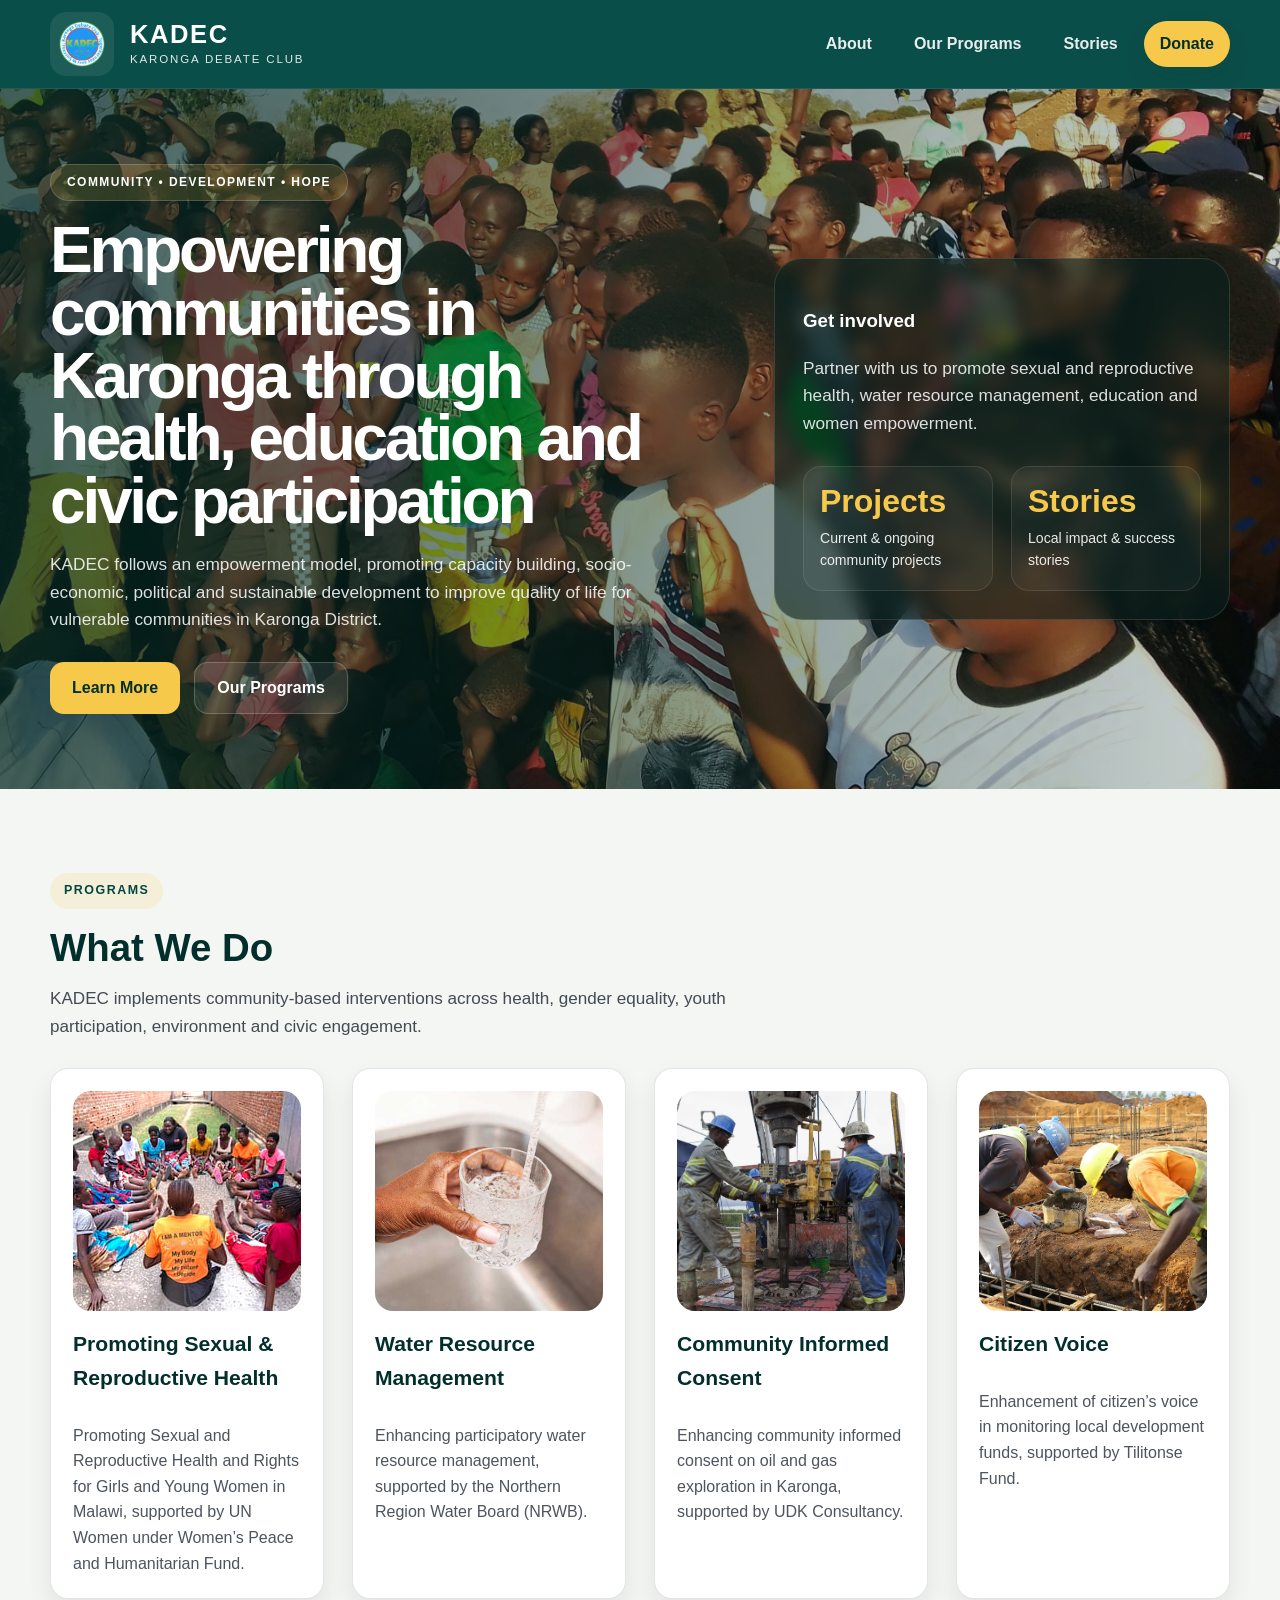
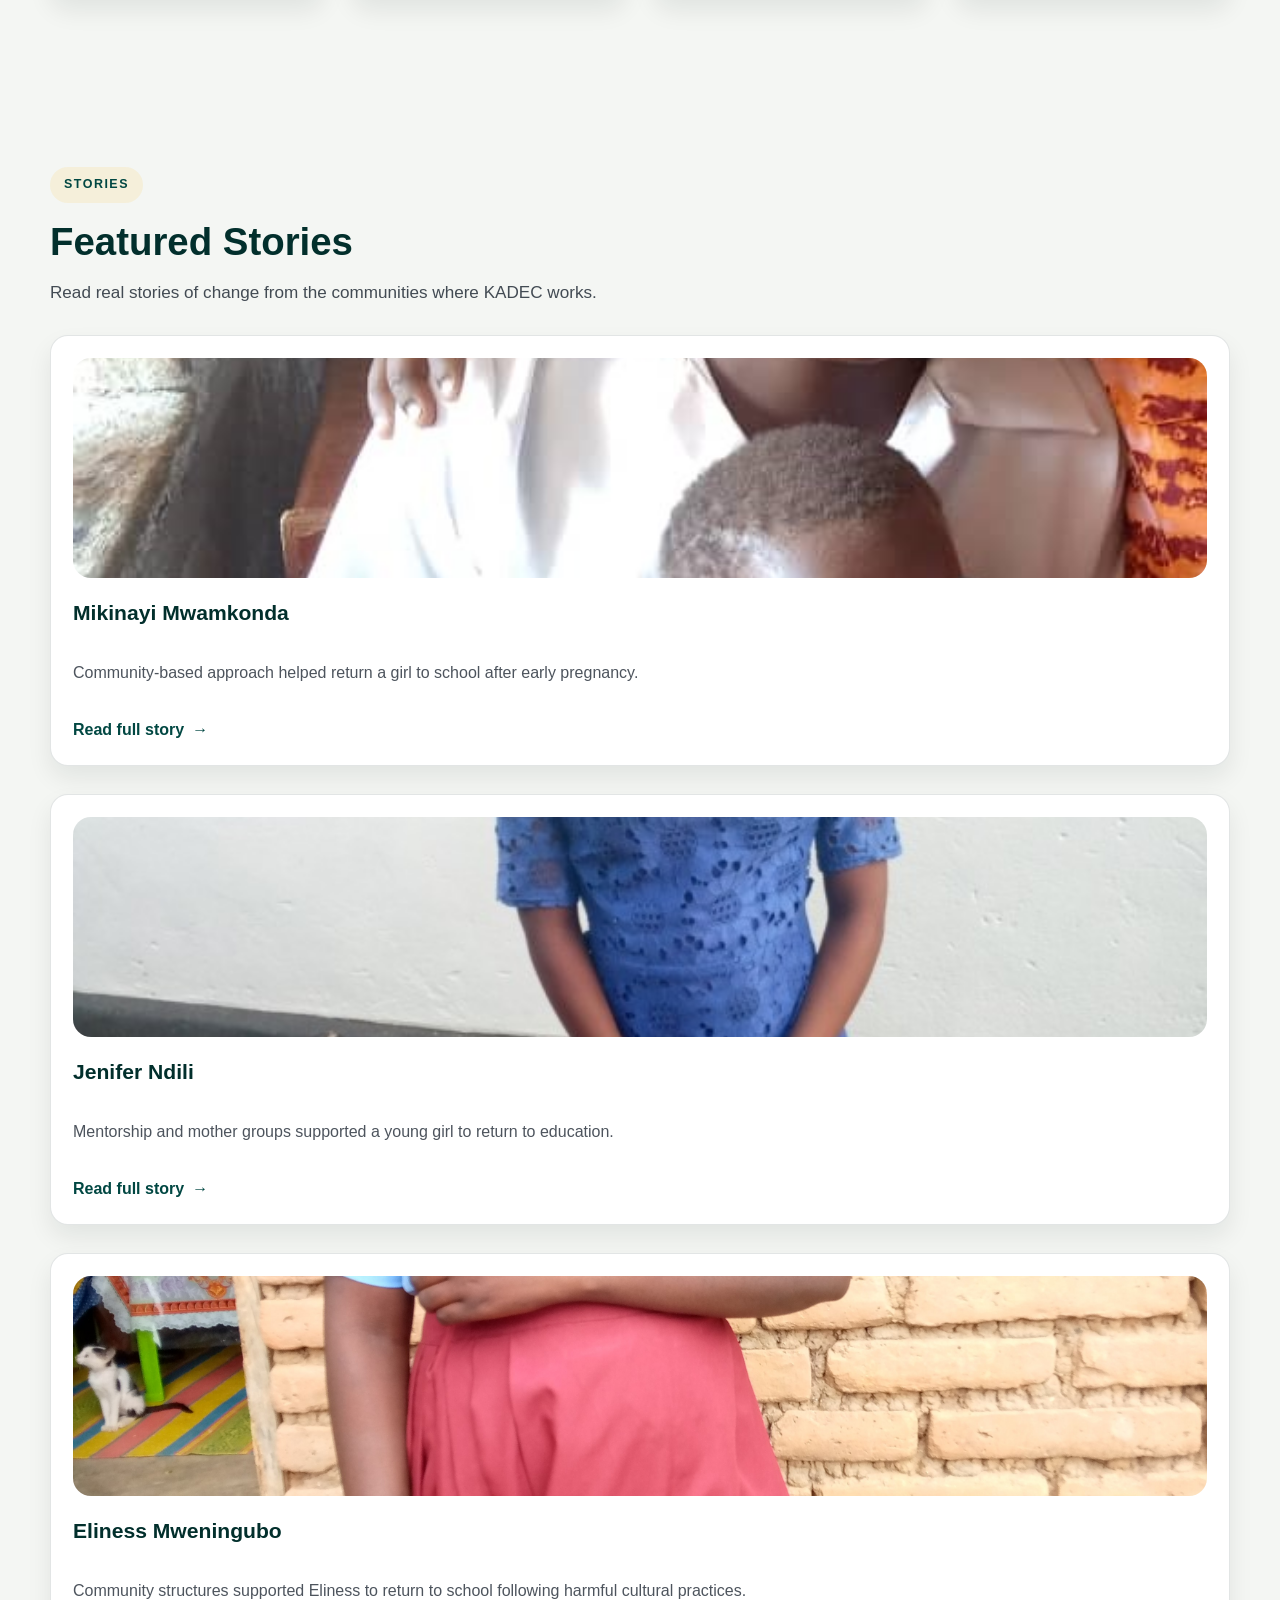
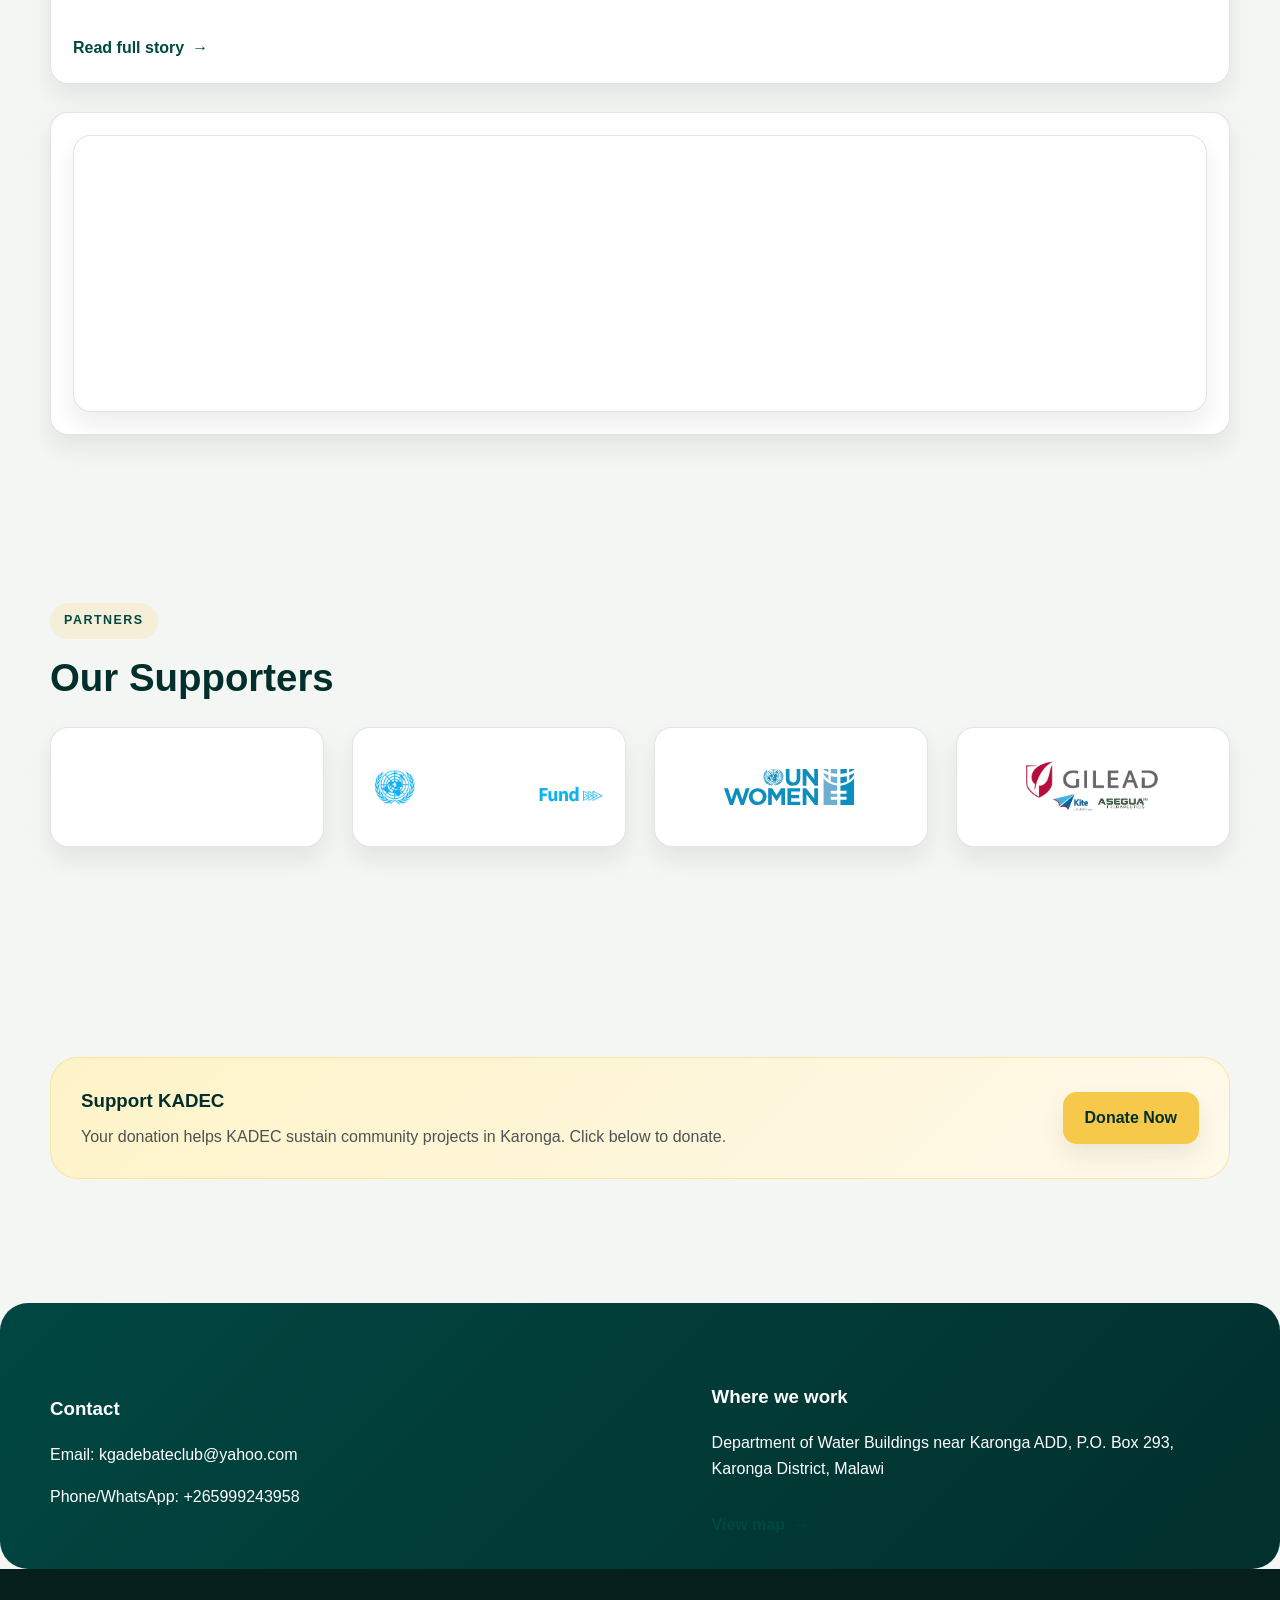
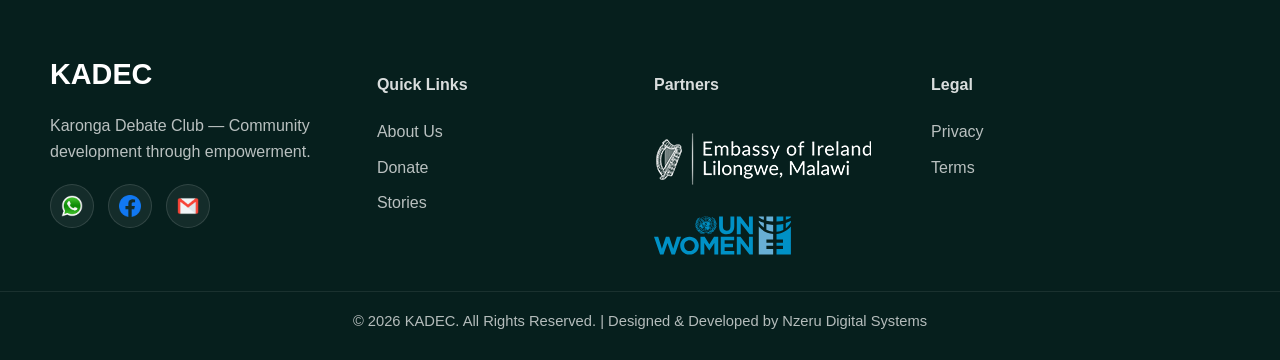
==== commit 390a94ac: "Add files via upload" ====
--- a/index.html
+++ b/index.html
@@ -211,8 +211,7 @@
       </ul>
     </div>
   </div>
-  <div class="copyline">&copy; KADEC — All existing content and links preserved.</div>
-  <div class="developer-credit">© 2026 KADEC. All Rights Reserved. | Designed &amp; Developed by <span class="dev-name">Nzeru Digital Systems</span></div>
+  <div class="copyline">&copy; 2026 KADEC. All Rights Reserved. | Designed &amp; Developed by <span class="dev-name">Nzeru Digital Systems</span></div></div>
 </footer>
 
 <!-- Modals preserved from original site -->
